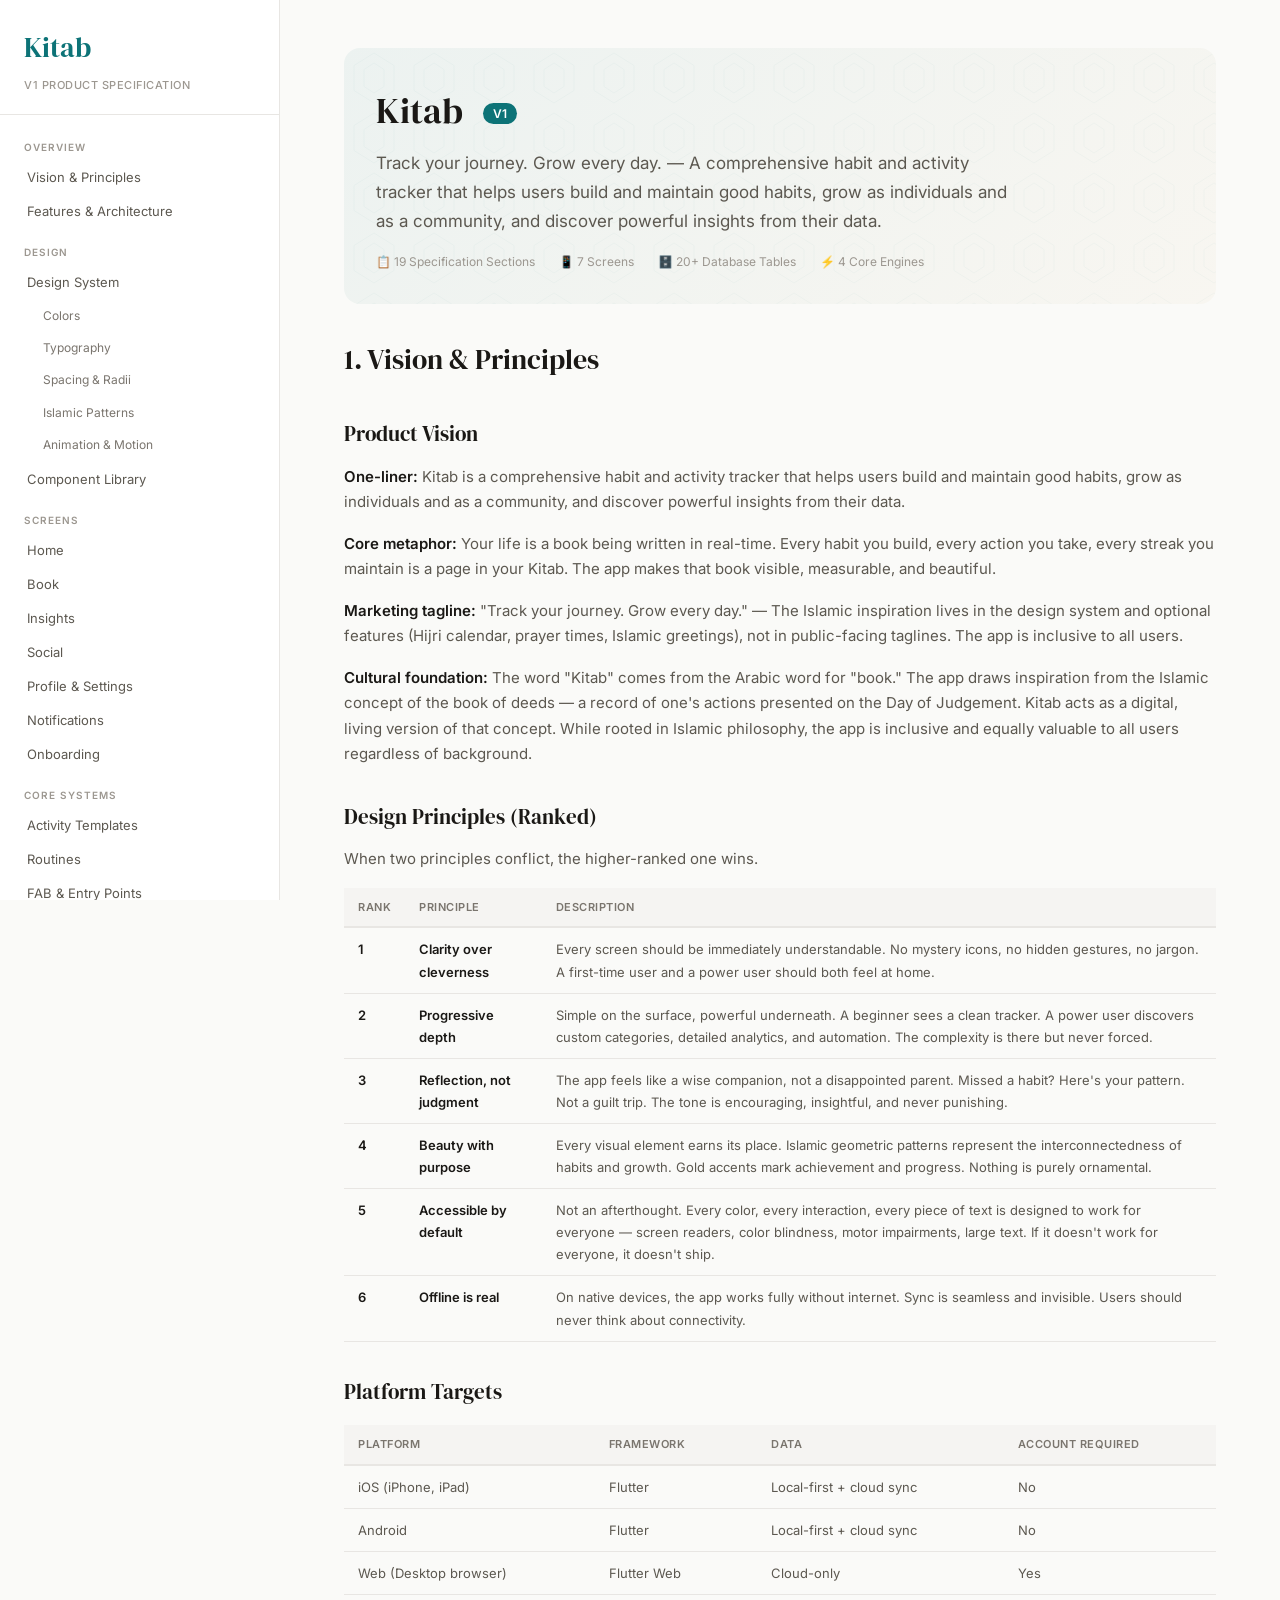
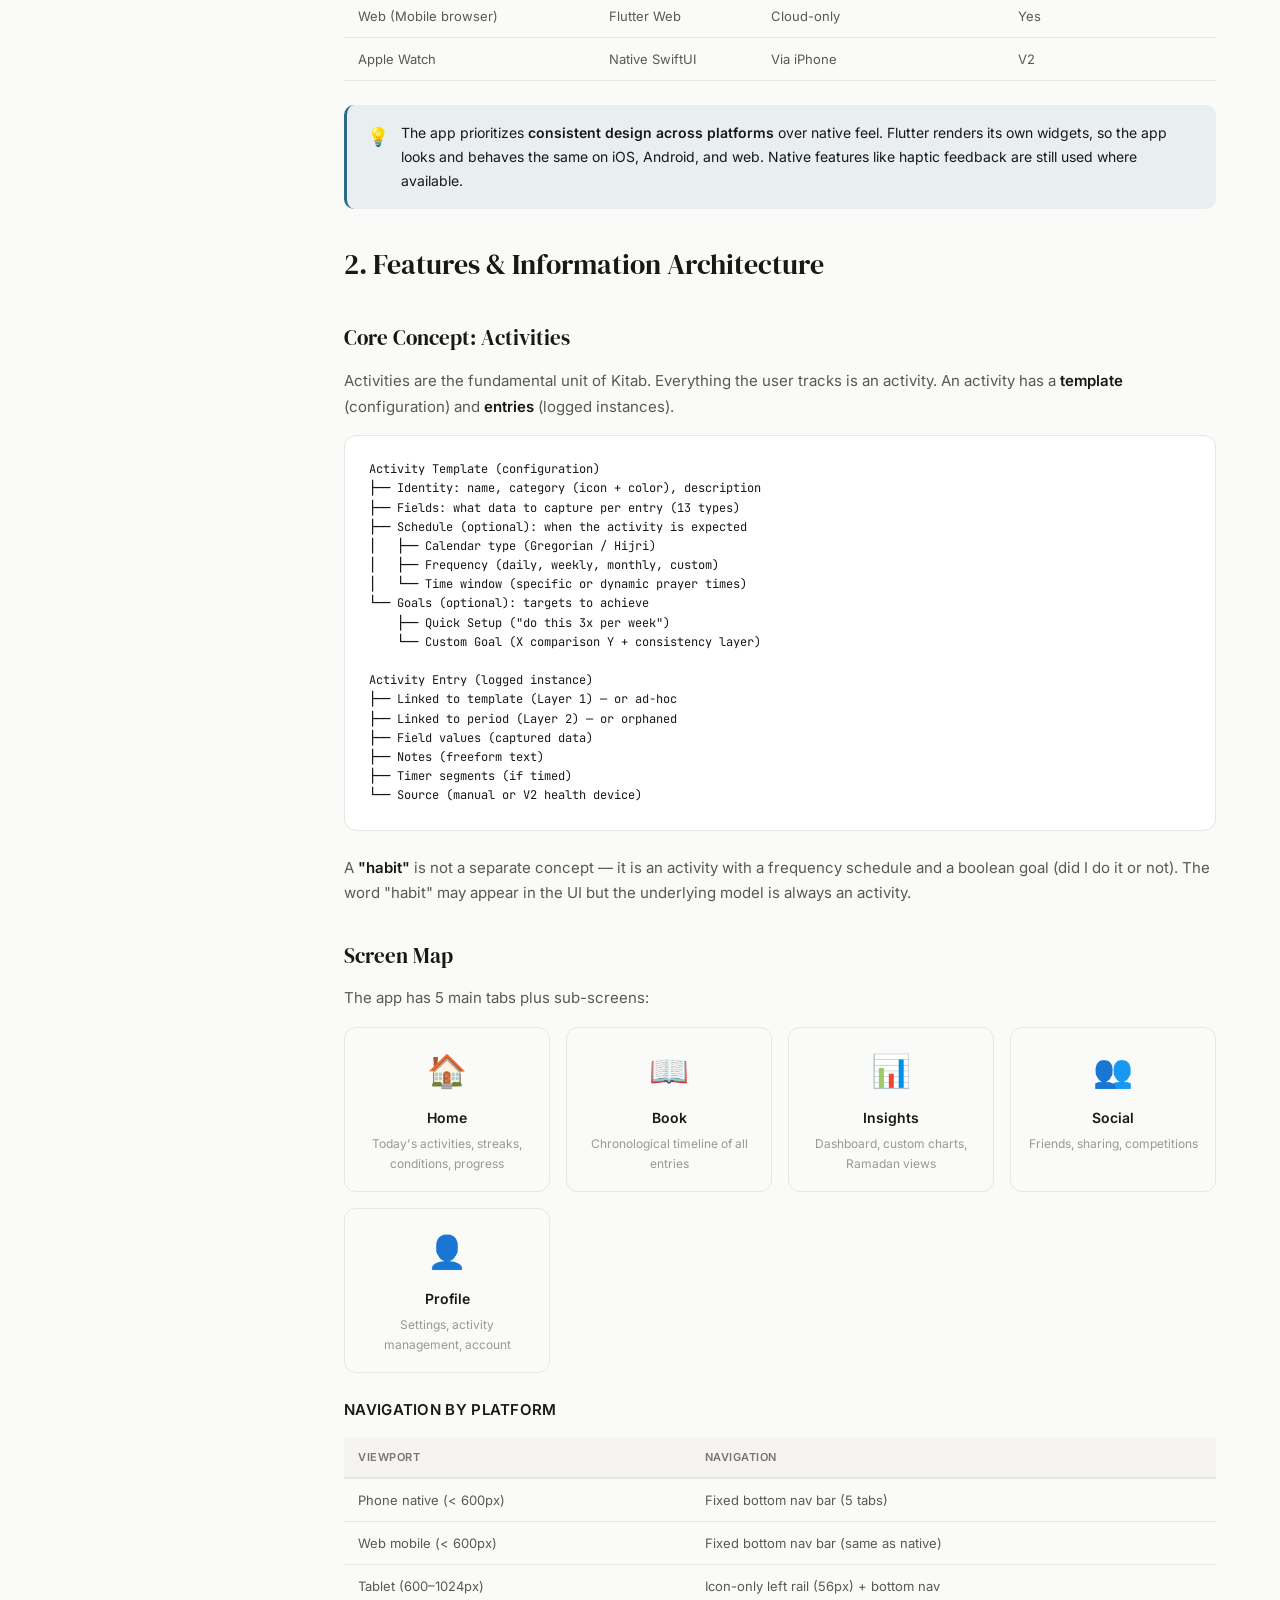
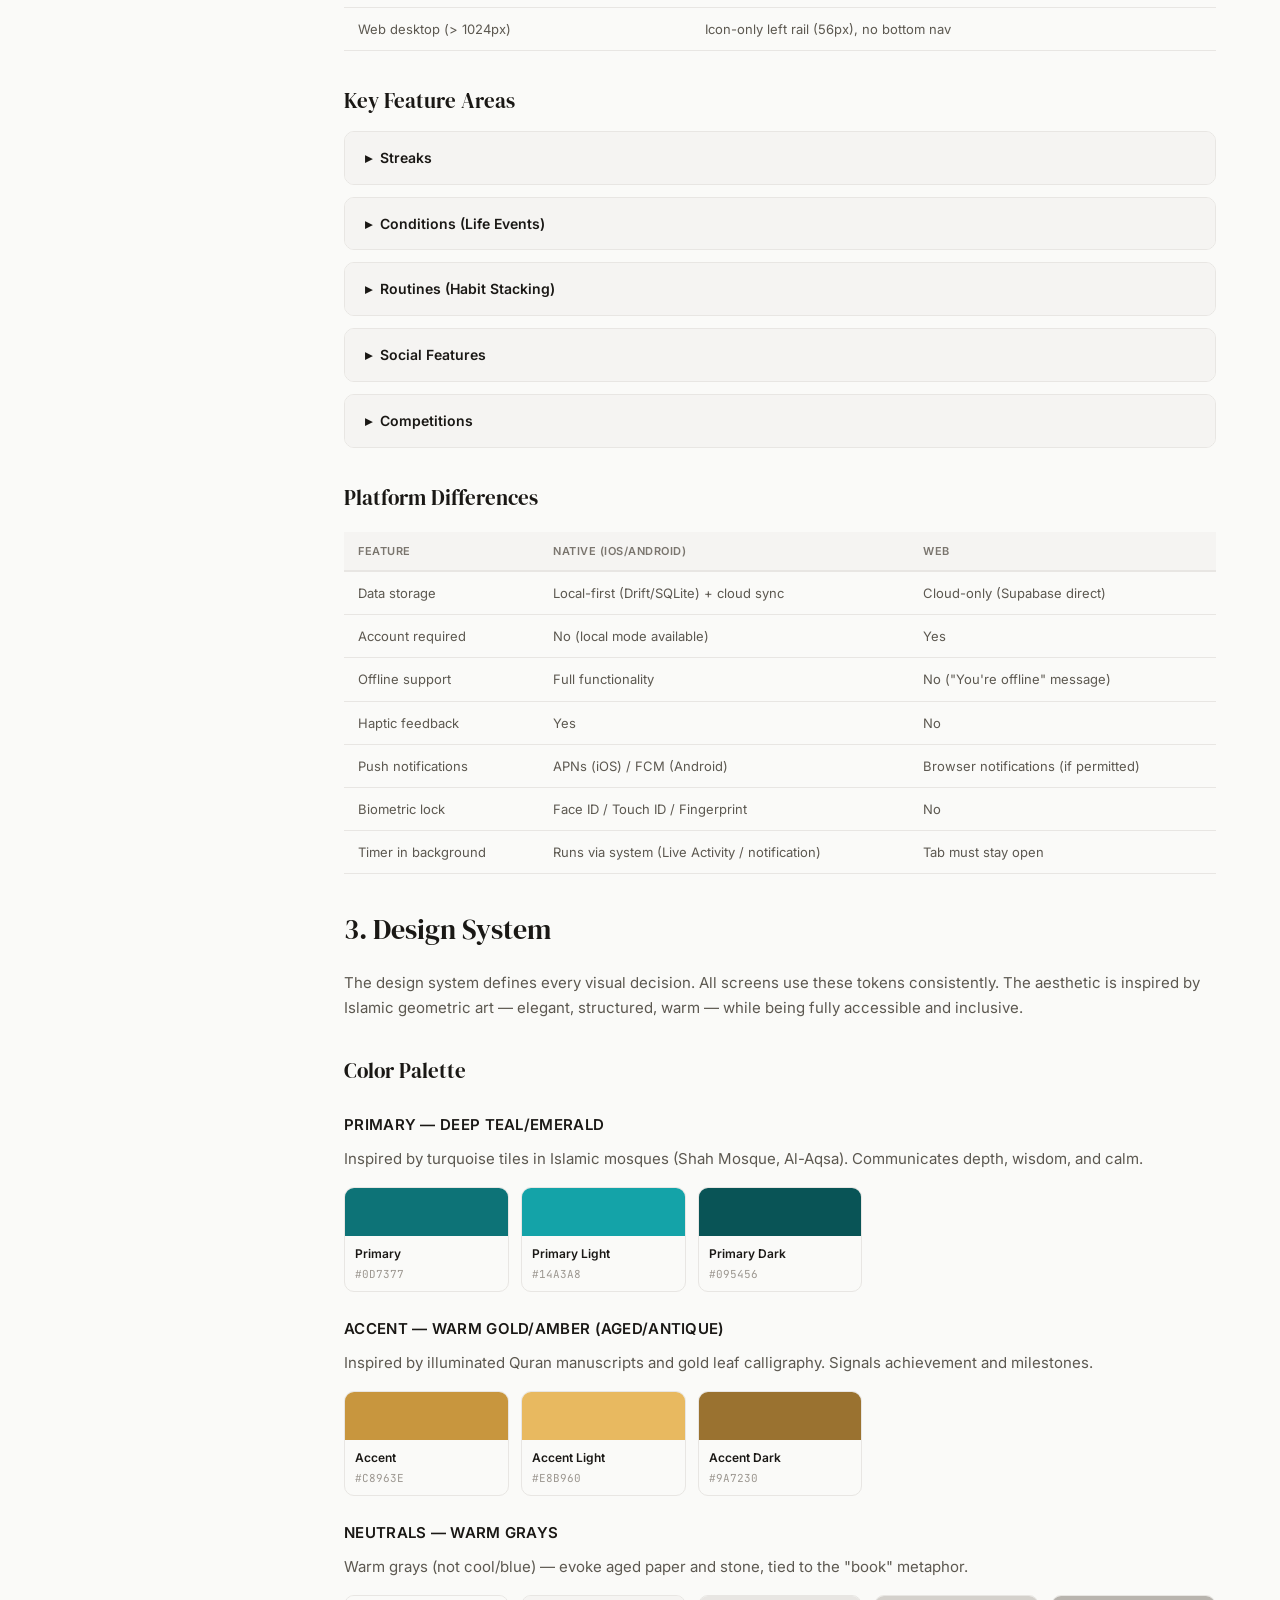
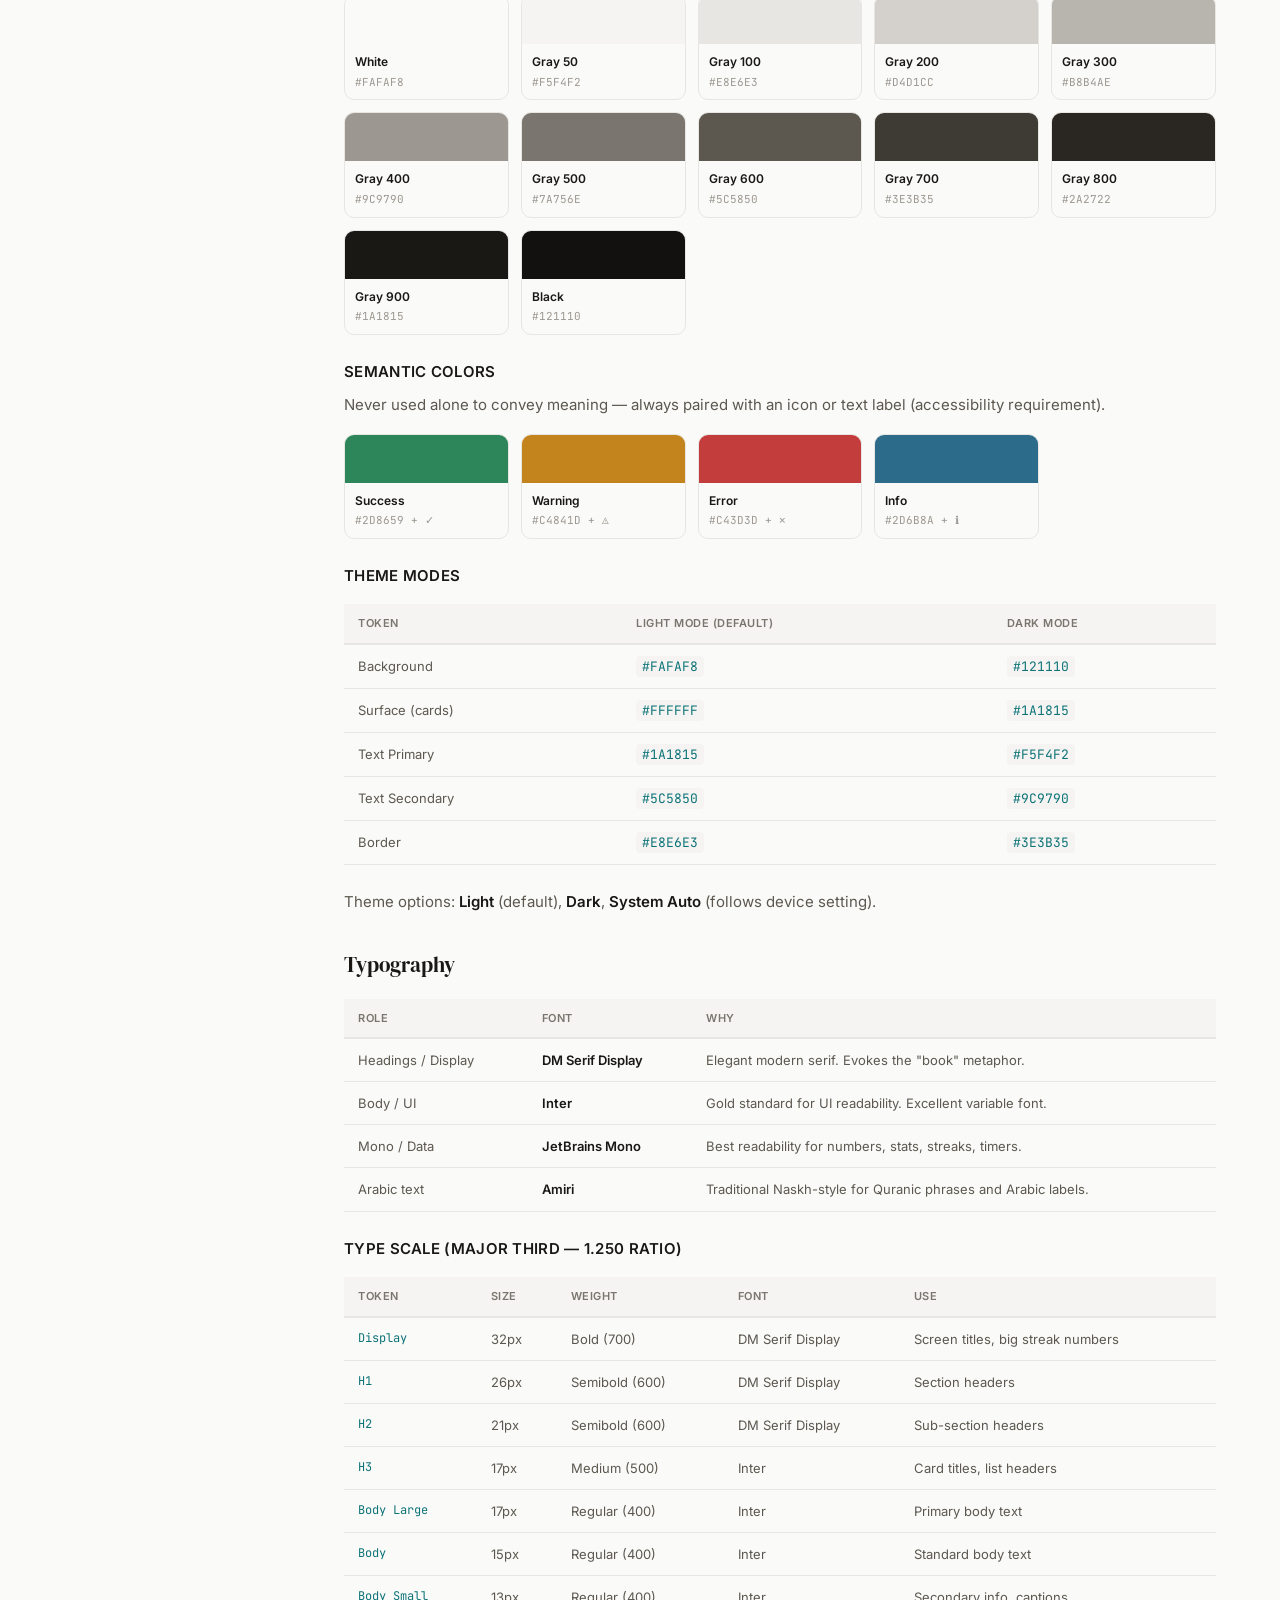
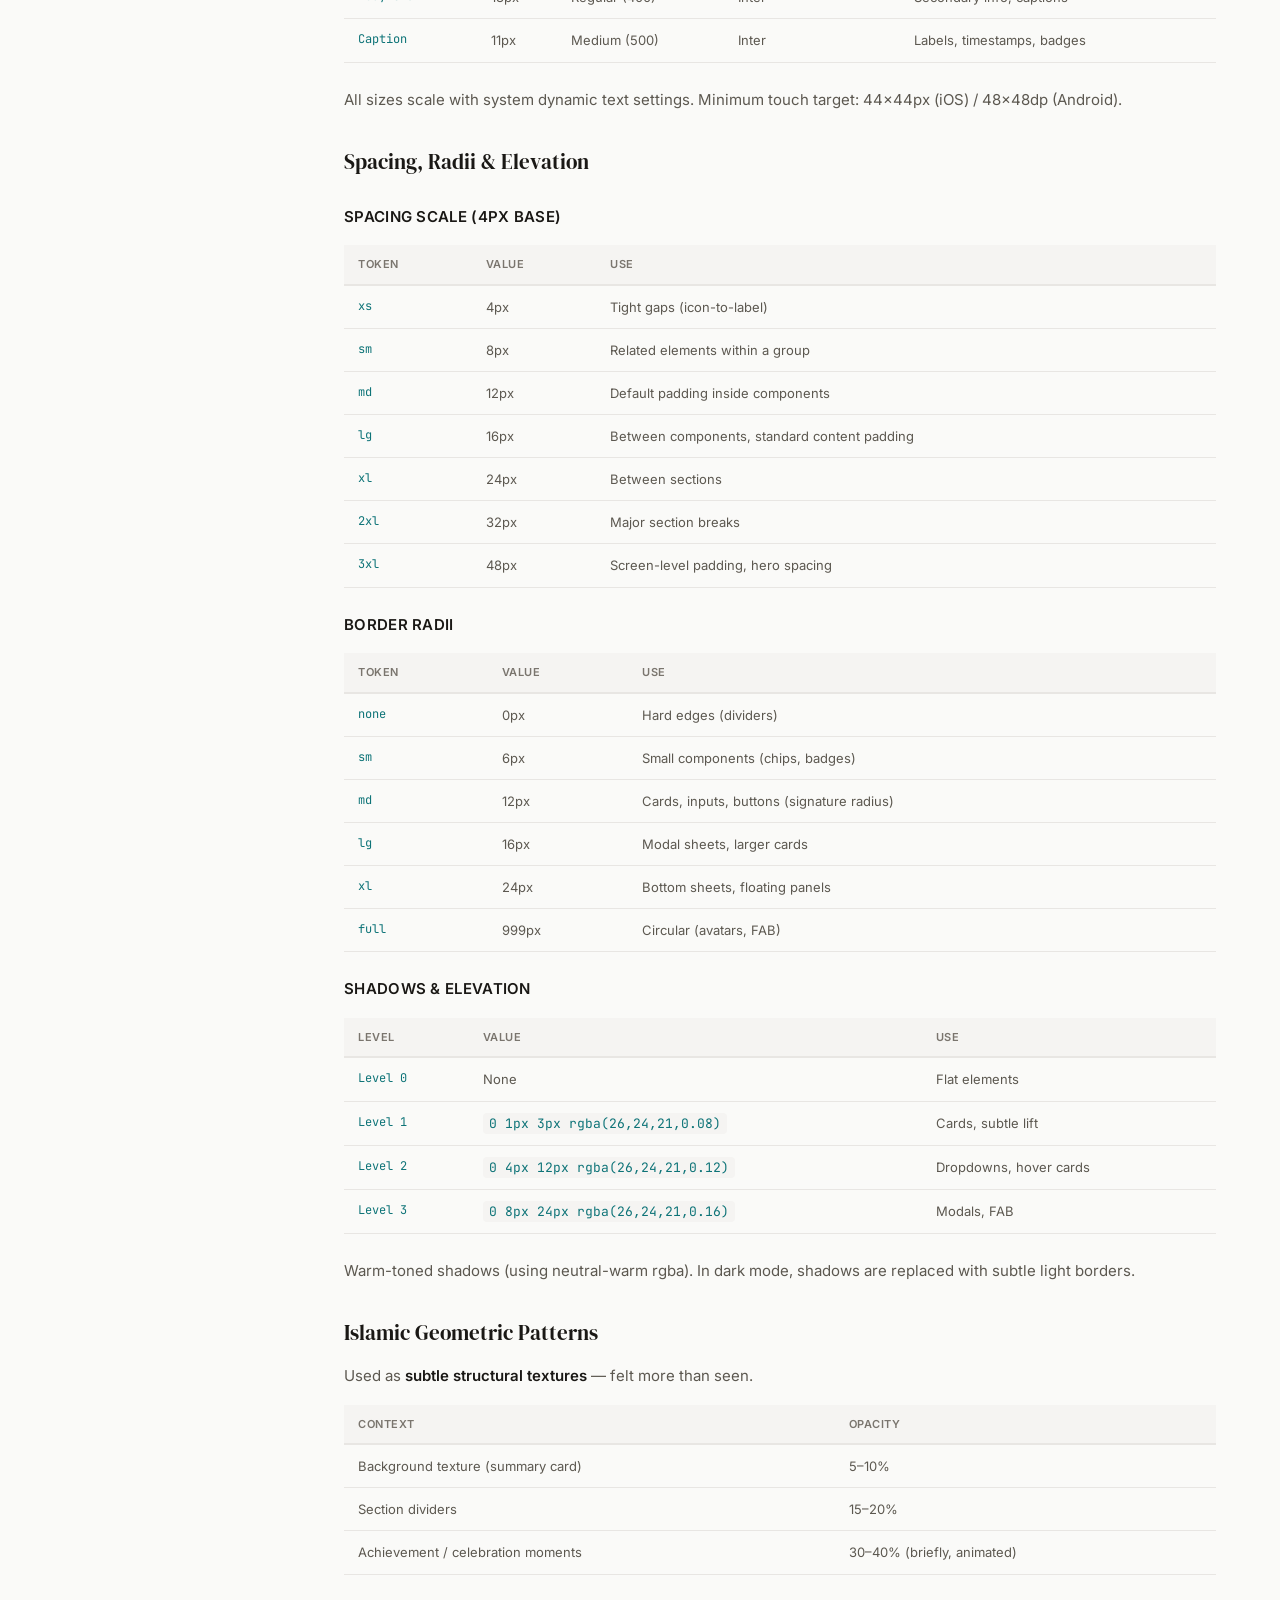
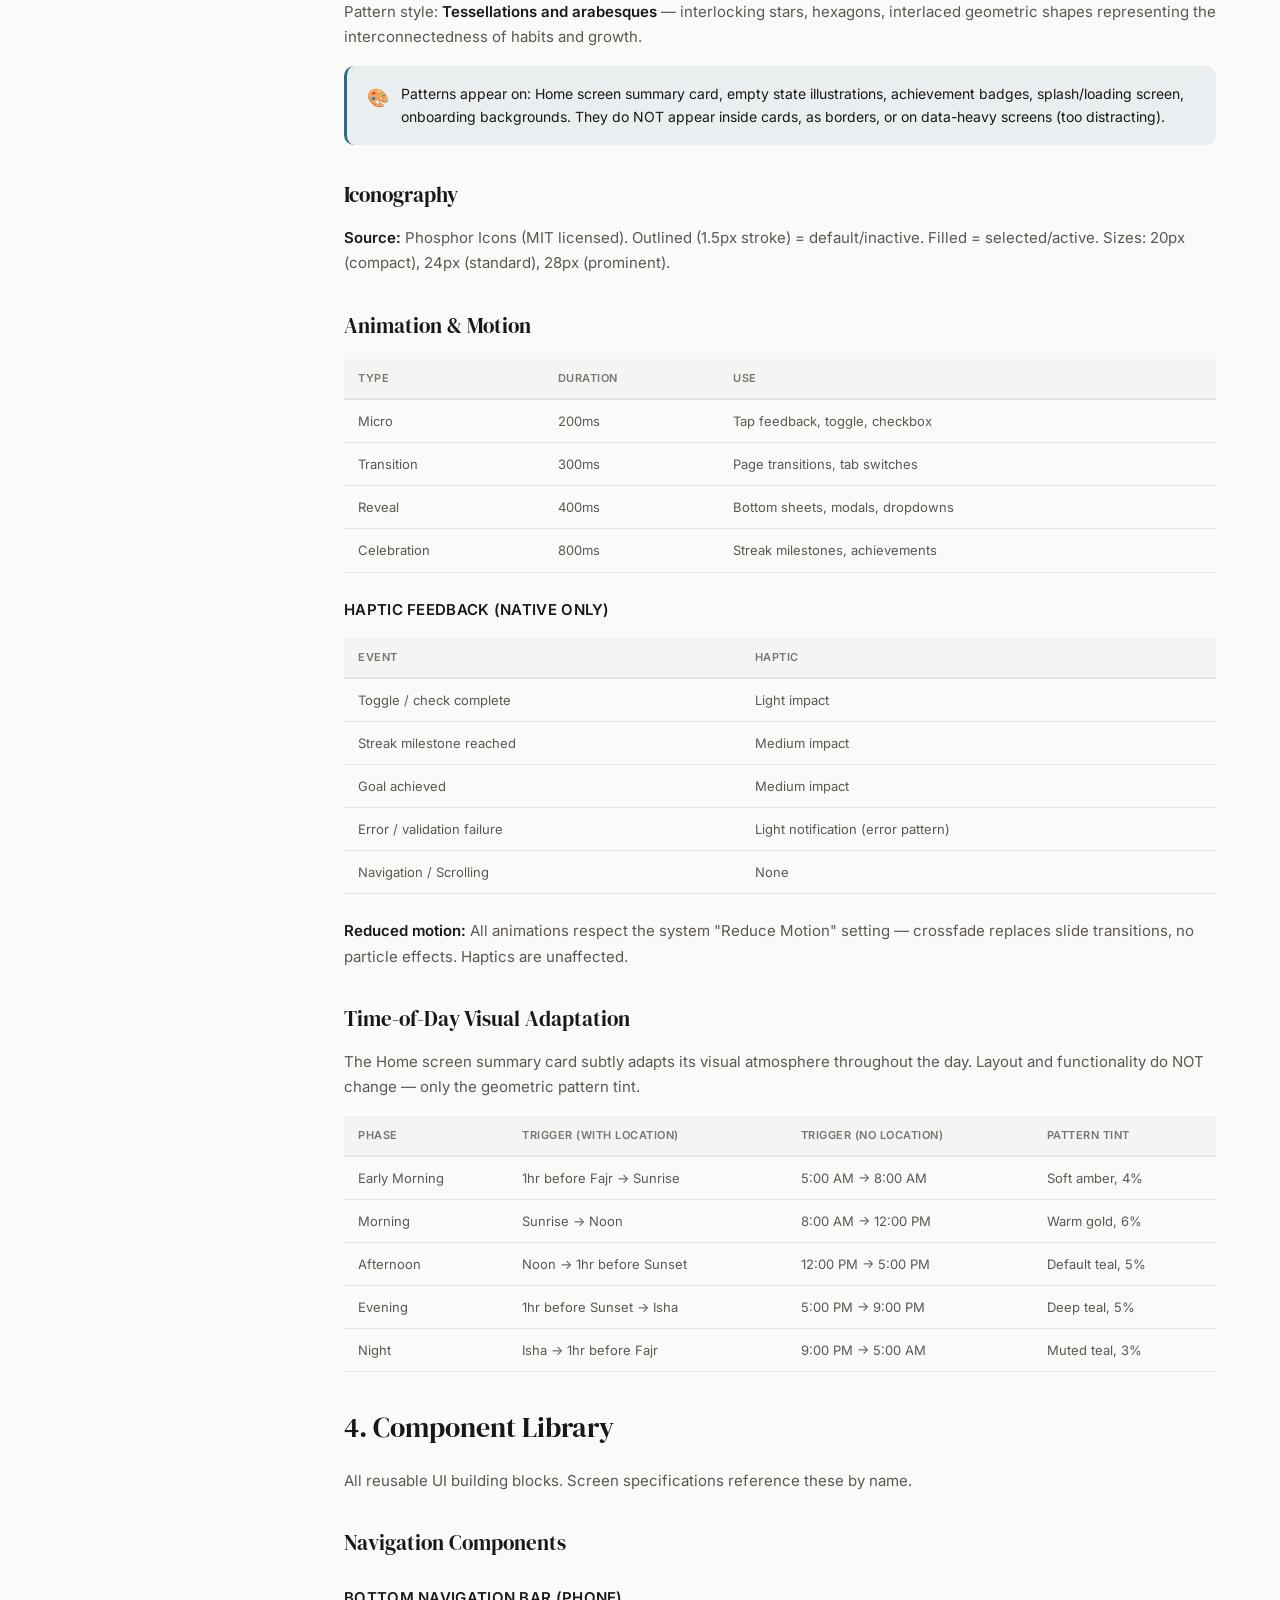
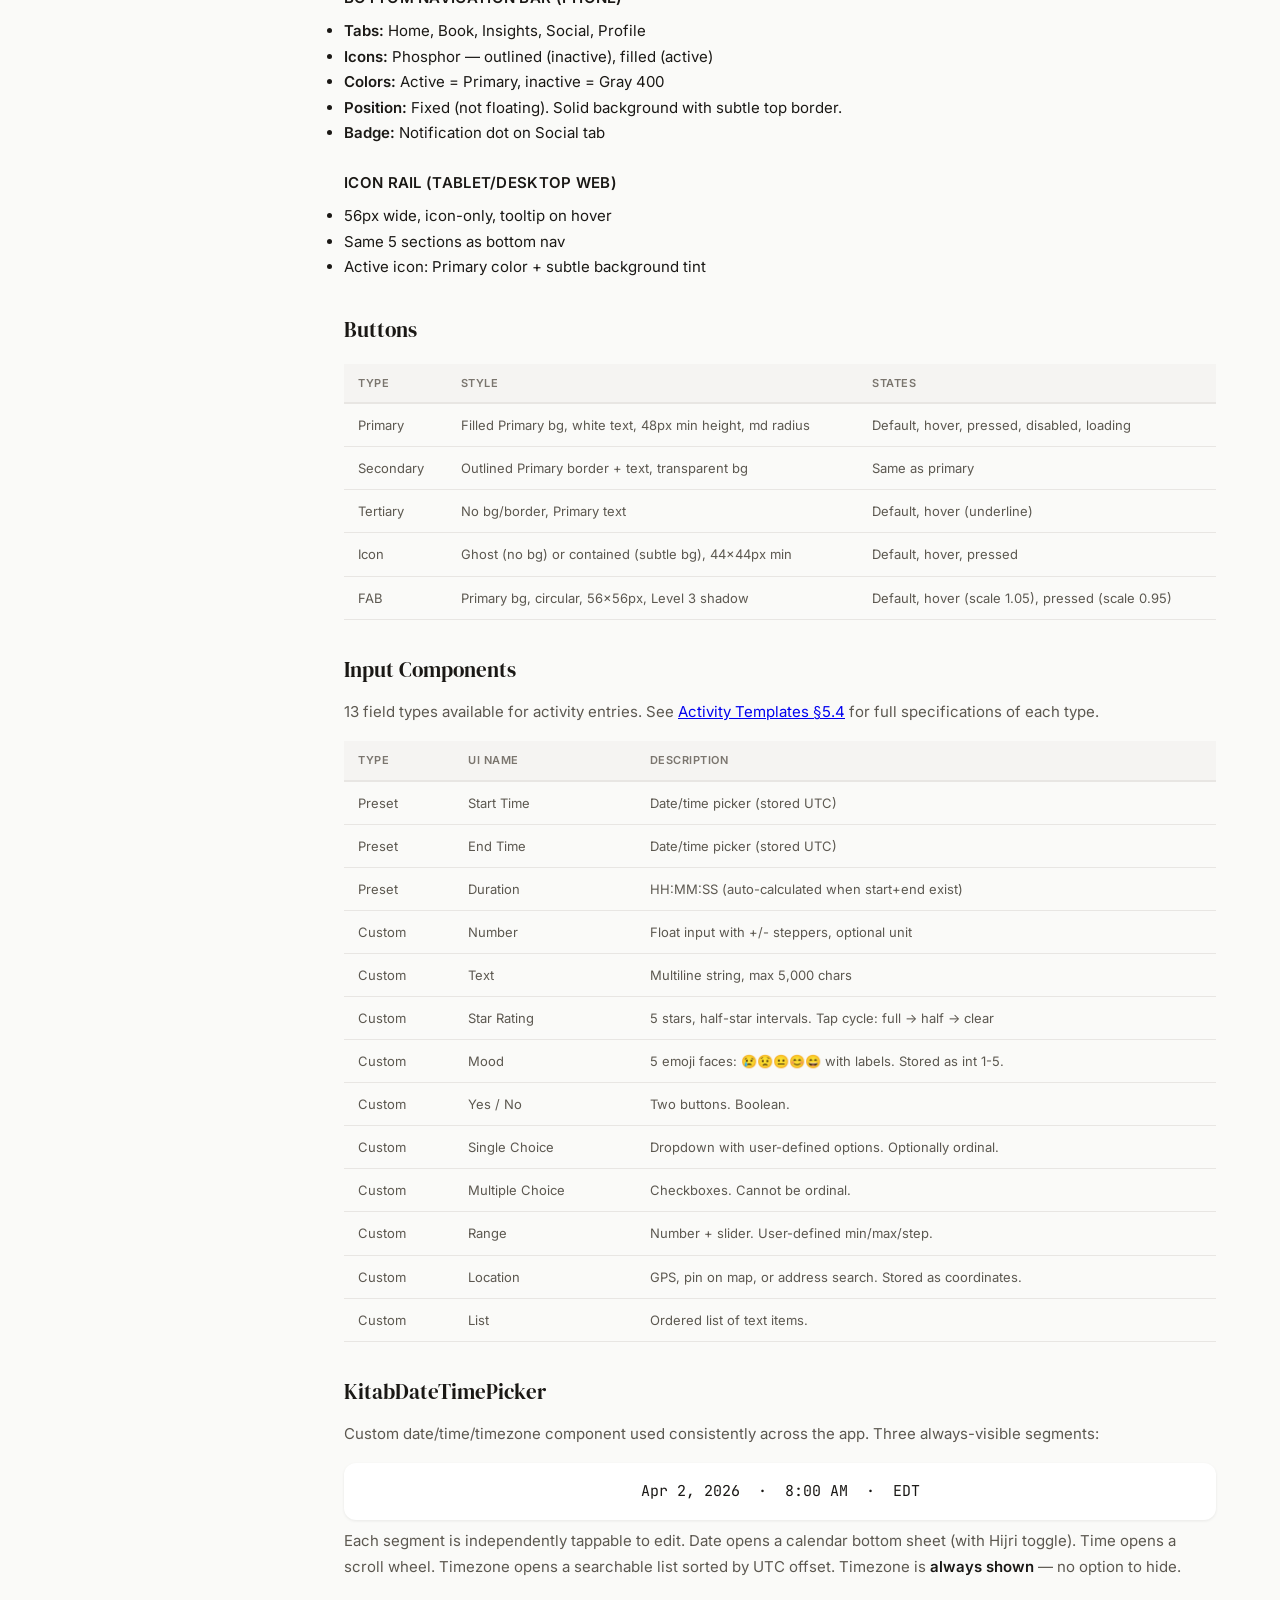
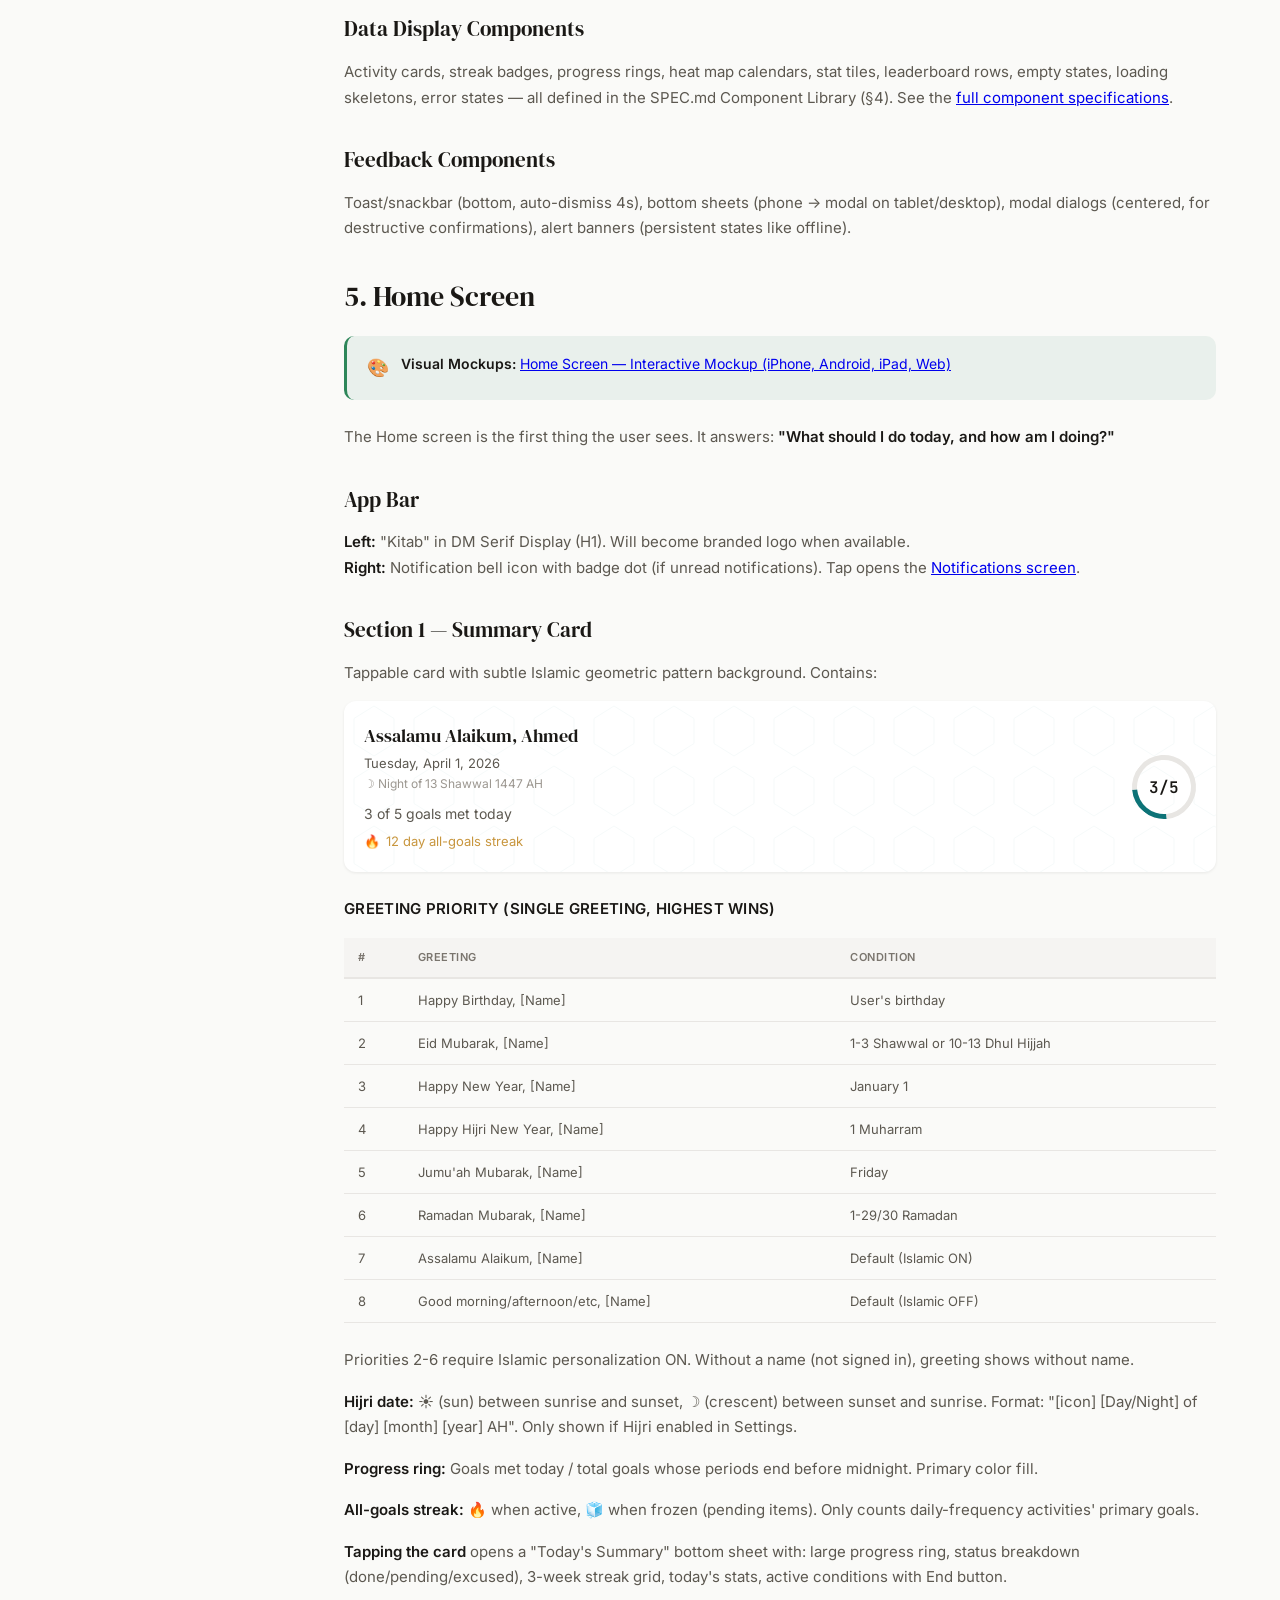
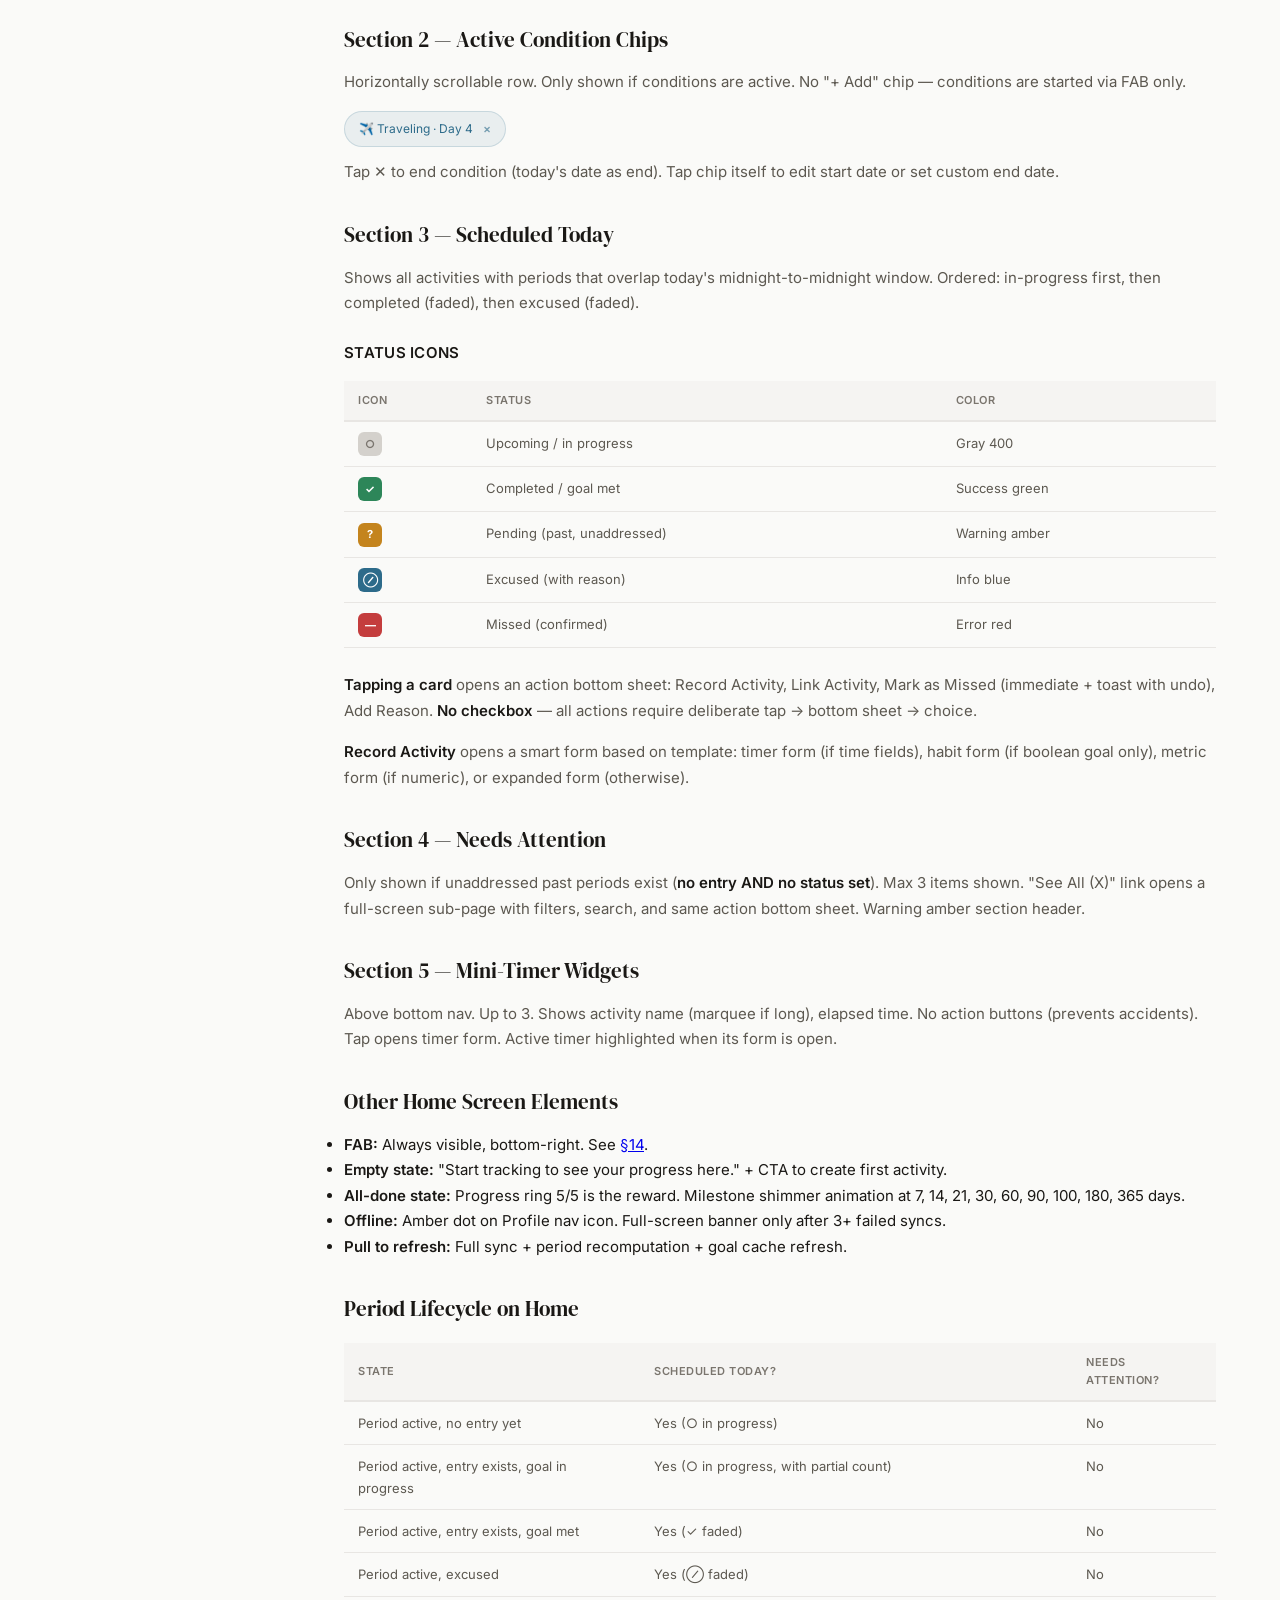
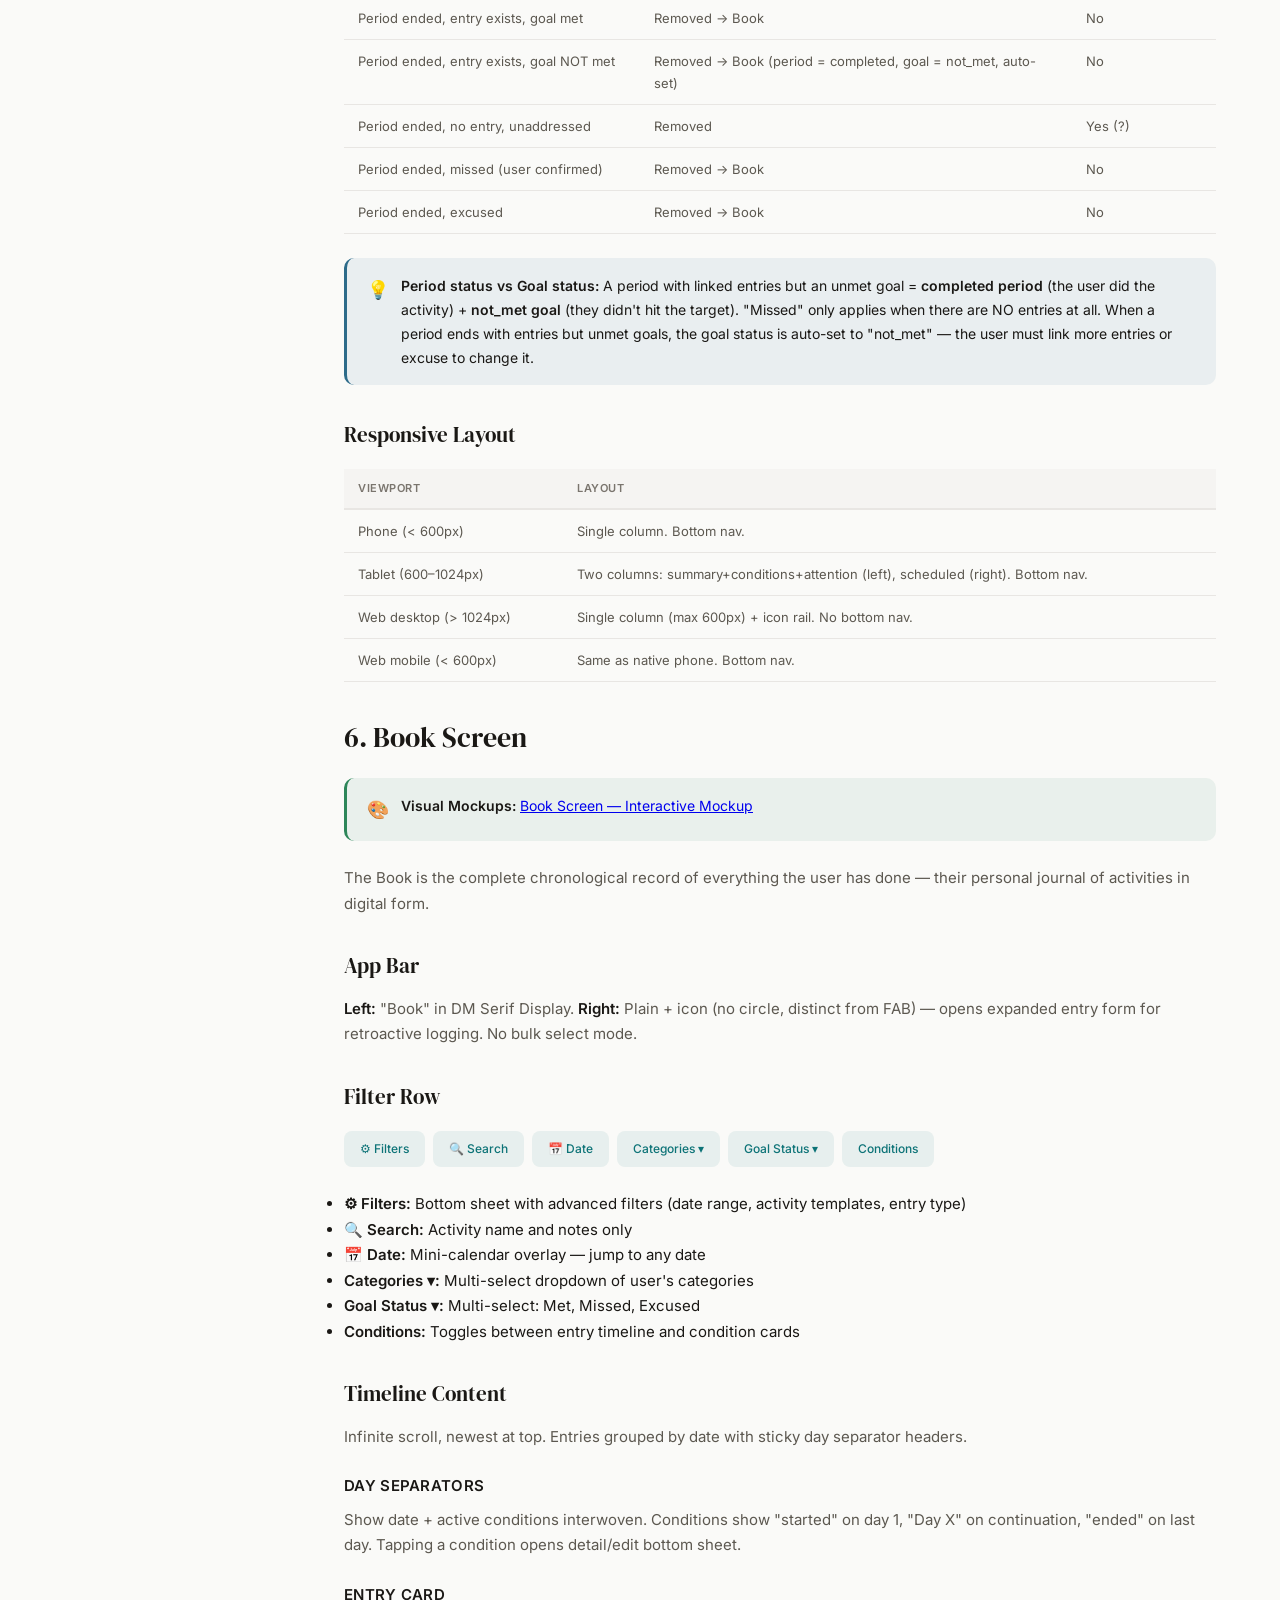
==== docs/spec.html @ a47b015b "Add spec web page, new mockups, and finalize spec updates Created docs/spec.html — comprehensive 31-" ====
<!DOCTYPE html>
<html lang="en">
<head>
<meta charset="UTF-8">
<meta name="viewport" content="width=device-width, initial-scale=1.0">
<title>Kitab — V1 Product Specification</title>
<link href="https://fonts.googleapis.com/css2?family=DM+Serif+Display&family=Inter:wght@400;500;600;700&family=JetBrains+Mono:wght@400;500&display=swap" rel="stylesheet">
<style>
/* ═══════════════════════════════════════════════
   KITAB V1 SPECIFICATION — DESIGN SYSTEM
   ═══════════════════════════════════════════════ */
:root {
  --primary: #0D7377;
  --primary-light: #14A3A8;
  --primary-dark: #095456;
  --accent: #C8963E;
  --accent-light: #E8B960;
  --bg: #FAFAF8;
  --surface: #FFFFFF;
  --tp: #1A1815;
  --ts: #5C5850;
  --g50: #F5F4F2;
  --g100: #E8E6E3;
  --g200: #D4D1CC;
  --g300: #B8B4AE;
  --g400: #9C9790;
  --g500: #7A756E;
  --g600: #5C5850;
  --g700: #3E3B35;
  --g800: #2A2722;
  --g900: #1A1815;
  --success: #2D8659;
  --warning: #C4841D;
  --error: #C43D3D;
  --info: #2D6B8A;
  --sidebar-w: 280px;
}

* { margin: 0; padding: 0; box-sizing: border-box; }

body {
  font-family: 'Inter', -apple-system, BlinkMacSystemFont, sans-serif;
  background: var(--bg);
  color: var(--tp);
  line-height: 1.7;
  font-size: 15px;
}

/* ═══ PROGRESS BAR ═══ */
.progress-bar {
  position: fixed; top: 0; left: 0; height: 3px;
  background: linear-gradient(90deg, var(--primary), var(--accent));
  z-index: 1000; transition: width 0.1s;
}

/* ═══ SIDEBAR NAV ═══ */
.sidebar {
  position: fixed; top: 0; left: 0; bottom: 0;
  width: var(--sidebar-w); background: var(--surface);
  border-right: 1px solid var(--g100);
  overflow-y: auto; z-index: 100;
  padding: 24px 0;
}
.sidebar::-webkit-scrollbar { width: 4px; }
.sidebar::-webkit-scrollbar-thumb { background: var(--g200); border-radius: 2px; }

.sidebar-brand {
  padding: 0 24px 20px;
  font-family: 'DM Serif Display', serif;
  font-size: 28px; color: var(--primary);
  border-bottom: 1px solid var(--g100);
  margin-bottom: 16px;
}
.sidebar-brand small {
  display: block; font-family: 'Inter', sans-serif;
  font-size: 11px; color: var(--g400);
  font-weight: 500; letter-spacing: 0.5px;
  text-transform: uppercase; margin-top: 4px;
}

.nav-section {
  padding: 8px 24px 4px;
  font-size: 10px; font-weight: 600;
  text-transform: uppercase; letter-spacing: 1px;
  color: var(--g400); margin-top: 8px;
}

.nav-link {
  display: block; padding: 6px 24px; font-size: 13px;
  color: var(--ts); text-decoration: none;
  transition: all 0.15s; border-left: 3px solid transparent;
}
.nav-link:hover { background: var(--g50); color: var(--tp); }
.nav-link.active { color: var(--primary); border-left-color: var(--primary); background: rgba(13,115,119,0.04); font-weight: 600; }
.nav-link.sub { padding-left: 40px; font-size: 12px; color: var(--g500); }
.nav-link.sub:hover { color: var(--tp); }

/* ═══ MAIN CONTENT ═══ */
.main {
  margin-left: var(--sidebar-w);
  padding: 48px 64px 120px;
  max-width: calc(var(--sidebar-w) + 960px);
}

/* ═══ TYPOGRAPHY ═══ */
h1 {
  font-family: 'DM Serif Display', serif;
  font-size: 36px; font-weight: 400;
  color: var(--tp); margin-bottom: 8px;
  padding-bottom: 16px; border-bottom: 2px solid var(--g100);
}
h1 .version {
  font-family: 'Inter', sans-serif;
  font-size: 12px; font-weight: 600;
  background: var(--primary); color: white;
  padding: 3px 10px; border-radius: 12px;
  vertical-align: middle; margin-left: 12px;
}
h2 {
  font-family: 'DM Serif Display', serif;
  font-size: 28px; font-weight: 400;
  color: var(--tp); margin: 48px 0 16px;
  padding-top: 32px; border-top: 1px solid var(--g100);
}
h2:first-of-type { border-top: none; padding-top: 0; margin-top: 32px; }
h3 {
  font-family: 'DM Serif Display', serif;
  font-size: 21px; font-weight: 400;
  color: var(--tp); margin: 32px 0 12px;
}
h4 {
  font-size: 15px; font-weight: 600;
  color: var(--tp); margin: 24px 0 8px;
  text-transform: uppercase; letter-spacing: 0.3px;
}
p { margin-bottom: 16px; color: var(--ts); }
strong { color: var(--tp); font-weight: 600; }

/* ═══ INTRO/HERO ═══ */
.hero {
  background: linear-gradient(135deg, rgba(13,115,119,0.06), rgba(200,150,62,0.04));
  border-radius: 16px; padding: 32px;
  margin-bottom: 32px; position: relative; overflow: hidden;
}
.hero::before {
  content: ''; position: absolute; top: 0; left: 0; right: 0; bottom: 0;
  opacity: 0.04; pointer-events: none;
  background-image: url("data:image/svg+xml,%3Csvg width='60' height='60' viewBox='0 0 60 60' xmlns='http://www.w3.org/2000/svg'%3E%3Cg fill='none' stroke='%230D7377' stroke-width='0.8'%3E%3Cpolygon points='30,5 50,17.5 50,42.5 30,55 10,42.5 10,17.5'/%3E%3Cpolygon points='30,15 40,21.5 40,38.5 30,45 20,38.5 20,21.5'/%3E%3C/g%3E%3C/svg%3E");
  background-size: 60px 60px;
}
.hero-content { position: relative; z-index: 1; }
.hero h1 { border-bottom: none; padding-bottom: 0; }
.hero p { font-size: 17px; color: var(--ts); max-width: 640px; }
.hero-meta {
  display: flex; gap: 24px; margin-top: 16px;
  font-size: 12px; color: var(--g400);
}
.hero-meta span { display: flex; align-items: center; gap: 6px; }

/* ═══ TABLES ═══ */
table {
  width: 100%; border-collapse: collapse;
  margin: 16px 0 24px; font-size: 13px;
}
th {
  text-align: left; padding: 10px 14px;
  background: var(--g50); border-bottom: 2px solid var(--g100);
  font-weight: 600; font-size: 11px;
  text-transform: uppercase; letter-spacing: 0.5px;
  color: var(--g500);
}
td {
  padding: 10px 14px; border-bottom: 1px solid var(--g100);
  color: var(--ts); vertical-align: top;
}
tr:hover td { background: rgba(13,115,119,0.02); }

/* ═══ CODE BLOCKS ═══ */
pre {
  background: var(--g900); color: #E8E6E3;
  padding: 20px 24px; border-radius: 12px;
  overflow-x: auto; margin: 16px 0 24px;
  font-family: 'JetBrains Mono', monospace;
  font-size: 13px; line-height: 1.6;
}
code {
  font-family: 'JetBrains Mono', monospace;
  background: var(--g50); padding: 2px 6px;
  border-radius: 4px; font-size: 13px; color: var(--primary);
}
pre code { background: none; padding: 0; color: inherit; }

/* ═══ COLOR SWATCHES ═══ */
.color-grid { display: grid; grid-template-columns: repeat(auto-fill, minmax(140px, 1fr)); gap: 12px; margin: 16px 0 24px; }
.color-swatch {
  border-radius: 10px; overflow: hidden;
  border: 1px solid var(--g100);
}
.color-swatch .swatch-color { height: 48px; }
.color-swatch .swatch-info { padding: 8px 10px; }
.color-swatch .swatch-name { font-size: 12px; font-weight: 600; color: var(--tp); }
.color-swatch .swatch-hex { font-size: 11px; font-family: 'JetBrains Mono', monospace; color: var(--g400); }

/* ═══ DESIGN TOKENS ═══ */
.token-table td:first-child {
  font-family: 'JetBrains Mono', monospace;
  font-size: 12px; color: var(--primary);
  white-space: nowrap;
}

/* ═══ PHONE MOCKUP ═══ */
.phone-frame {
  background: #111; border-radius: 44px;
  padding: 10px; display: inline-block;
  box-shadow: 0 16px 60px rgba(0,0,0,0.2);
}
.phone-screen {
  width: 320px; border-radius: 36px;
  overflow: hidden; background: var(--bg);
}
.mockup-row {
  display: flex; gap: 32px; justify-content: center;
  flex-wrap: wrap; margin: 24px 0;
}
.mockup-label {
  text-align: center; font-size: 11px; font-weight: 600;
  text-transform: uppercase; letter-spacing: 1px;
  color: var(--g400); margin-bottom: 12px;
}

/* ═══ DIAGRAMS ═══ */
.diagram {
  background: var(--surface); border: 1px solid var(--g100);
  border-radius: 12px; padding: 24px; margin: 16px 0 24px;
  overflow-x: auto;
}
.diagram pre {
  background: transparent; color: var(--tp);
  padding: 0; margin: 0; font-size: 12px;
}

/* ═══ CALLOUTS ═══ */
.callout {
  padding: 16px 20px; border-radius: 10px;
  margin: 16px 0 24px; font-size: 14px;
  display: flex; gap: 12px; align-items: flex-start;
}
.callout-icon { font-size: 18px; flex-shrink: 0; margin-top: 1px; }
.callout-info { background: rgba(45,107,138,0.08); border-left: 3px solid var(--info); }
.callout-warning { background: rgba(196,132,29,0.08); border-left: 3px solid var(--warning); }
.callout-success { background: rgba(45,134,89,0.08); border-left: 3px solid var(--success); }
.callout-error { background: rgba(196,61,61,0.08); border-left: 3px solid var(--error); }

/* ═══ BADGES ═══ */
.badge {
  display: inline-flex; padding: 3px 10px;
  border-radius: 12px; font-size: 11px; font-weight: 600;
}
.badge-primary { background: rgba(13,115,119,0.1); color: var(--primary); }
.badge-accent { background: rgba(200,150,62,0.1); color: var(--accent); }
.badge-v2 { background: rgba(156,151,144,0.15); color: var(--g500); }

/* ═══ COLLAPSIBLE ═══ */
details {
  border: 1px solid var(--g100); border-radius: 10px;
  margin: 12px 0; overflow: hidden;
}
summary {
  padding: 14px 20px; cursor: pointer;
  font-weight: 600; font-size: 14px;
  background: var(--g50); color: var(--tp);
  list-style: none; display: flex;
  align-items: center; gap: 8px;
}
summary::before { content: '▸'; transition: transform 0.2s; }
details[open] summary::before { transform: rotate(90deg); }
details > div { padding: 16px 20px; }

/* ═══ FLOW DIAGRAMS ═══ */
.flow {
  display: flex; align-items: center; gap: 8px;
  flex-wrap: wrap; margin: 16px 0 24px;
}
.flow-step {
  padding: 8px 16px; border-radius: 8px;
  font-size: 12px; font-weight: 500;
  background: rgba(13,115,119,0.08); color: var(--primary);
  white-space: nowrap;
}
.flow-arrow { color: var(--g300); font-size: 16px; }

/* ═══ SCREEN CARDS ═══ */
.screen-grid {
  display: grid; grid-template-columns: repeat(auto-fill, minmax(200px, 1fr));
  gap: 16px; margin: 16px 0 24px;
}
.screen-card {
  border: 1px solid var(--g100); border-radius: 12px;
  padding: 16px; text-align: center; transition: all 0.2s;
}
.screen-card:hover { border-color: var(--primary); box-shadow: 0 4px 12px rgba(13,115,119,0.08); }
.screen-card-icon { font-size: 32px; margin-bottom: 8px; }
.screen-card-name { font-size: 14px; font-weight: 600; color: var(--tp); }
.screen-card-desc { font-size: 12px; color: var(--g400); margin-top: 4px; }

/* ═══ BACK TO TOP ═══ */
.back-to-top {
  position: fixed; bottom: 32px; right: 32px;
  width: 44px; height: 44px; border-radius: 50%;
  background: var(--primary); color: white;
  border: none; cursor: pointer; font-size: 20px;
  display: none; align-items: center; justify-content: center;
  box-shadow: 0 4px 12px rgba(13,115,119,0.3);
  z-index: 100; transition: opacity 0.2s;
}
.back-to-top.visible { display: flex; }

/* ═══ SPEC SECTION ═══ */
.spec-section { scroll-margin-top: 24px; }

/* ═══ INLINE MOCKUP COMPONENTS ═══ */
.mock-card {
  background: var(--surface); border-radius: 12px;
  padding: 16px; box-shadow: 0 1px 3px rgba(26,24,21,0.08);
  margin: 8px 0;
}
.mock-status { width: 24px; height: 24px; border-radius: 6px; display: inline-flex; align-items: center; justify-content: center; font-size: 11px; font-weight: 700; }
.mock-done { background: var(--success); color: white; }
.mock-prog { background: var(--g200); color: var(--g500); }
.mock-pend { background: var(--warning); color: white; }
.mock-exc { background: var(--info); color: white; }
.mock-miss { background: var(--error); color: white; }

/* ═══ RESPONSIVE ═══ */
@media (max-width: 1024px) {
  .sidebar { width: 240px; }
  .main { margin-left: 240px; padding: 32px 40px 120px; }
  :root { --sidebar-w: 240px; }
}
@media (max-width: 768px) {
  .sidebar { display: none; }
  .main { margin-left: 0; padding: 24px 20px 120px; }
}
</style>
</head>
<body>

<!-- Progress Bar -->
<div class="progress-bar" id="progressBar" style="width: 0%"></div>

<!-- ═══════════════════════════════════════════════
     SIDEBAR NAVIGATION
     ═══════════════════════════════════════════════ -->
<nav class="sidebar" id="sidebar">
  <div class="sidebar-brand">
    Kitab
    <small>V1 Product Specification</small>
  </div>

  <div class="nav-section">Overview</div>
  <a class="nav-link" href="#vision">Vision & Principles</a>
  <a class="nav-link" href="#features">Features & Architecture</a>

  <div class="nav-section">Design</div>
  <a class="nav-link" href="#design-system">Design System</a>
  <a class="nav-link sub" href="#colors">Colors</a>
  <a class="nav-link sub" href="#typography">Typography</a>
  <a class="nav-link sub" href="#spacing">Spacing & Radii</a>
  <a class="nav-link sub" href="#patterns">Islamic Patterns</a>
  <a class="nav-link sub" href="#animation">Animation & Motion</a>
  <a class="nav-link" href="#components">Component Library</a>

  <div class="nav-section">Screens</div>
  <a class="nav-link" href="#screen-home">Home</a>
  <a class="nav-link" href="#screen-book">Book</a>
  <a class="nav-link" href="#screen-insights">Insights</a>
  <a class="nav-link" href="#screen-social">Social</a>
  <a class="nav-link" href="#screen-profile">Profile & Settings</a>
  <a class="nav-link" href="#screen-notifications">Notifications</a>
  <a class="nav-link" href="#screen-onboarding">Onboarding</a>

  <div class="nav-section">Core Systems</div>
  <a class="nav-link" href="#templates">Activity Templates</a>
  <a class="nav-link" href="#routines">Routines</a>
  <a class="nav-link" href="#fab">FAB & Entry Points</a>
  <a class="nav-link" href="#entry-form">Entry Form</a>

  <div class="nav-section">Engines</div>
  <a class="nav-link" href="#period-engine">Period Engine</a>
  <a class="nav-link" href="#goal-engine">Goal Engine</a>
  <a class="nav-link" href="#linkage-engine">Linkage Engine</a>
  <a class="nav-link" href="#sync-engine">Sync Engine</a>
  <a class="nav-link" href="#streak-engine">Streaks & Lifecycle</a>

  <div class="nav-section">Data & Auth</div>
  <a class="nav-link" href="#database">Database Schema</a>
  <a class="nav-link" href="#auth">Authentication</a>
  <a class="nav-link" href="#sync-conflicts">Sync Conflicts</a>

  <div class="nav-section">Technical</div>
  <a class="nav-link" href="#flutter-arch">Flutter Architecture</a>
  <a class="nav-link" href="#security">Security & Privacy</a>
  <a class="nav-link" href="#apis">APIs & Services</a>
  <a class="nav-link" href="#implementation">Implementation Details</a>

  <div class="nav-section">Compliance</div>
  <a class="nav-link" href="#legal">Legal & Compliance</a>
  <a class="nav-link" href="#analytics">Analytics & Monitoring</a>

  <div class="nav-section">Roadmap</div>
  <a class="nav-link" href="#v2">V2 Roadmap</a>
  <a class="nav-link" href="#dependencies">Dependencies</a>
</nav>

<!-- ═══════════════════════════════════════════════
     MAIN CONTENT
     ═══════════════════════════════════════════════ -->
<main class="main">

  <!-- ═══ HERO ═══ -->
  <div class="hero">
    <div class="hero-content">
      <h1>Kitab <span class="version">V1</span></h1>
      <p>Track your journey. Grow every day. — A comprehensive habit and activity tracker that helps users build and maintain good habits, grow as individuals and as a community, and discover powerful insights from their data.</p>
      <div class="hero-meta">
        <span>📋 19 Specification Sections</span>
        <span>📱 7 Screens</span>
        <span>🗄️ 20+ Database Tables</span>
        <span>⚡ 4 Core Engines</span>
      </div>
    </div>
  </div>

  <!-- ═══════════════════════════════════════════════
       SECTION: VISION & PRINCIPLES
       ═══════════════════════════════════════════════ -->
  <section id="vision" class="spec-section">
    <h2>1. Vision & Principles</h2>

    <h3>Product Vision</h3>

    <p><strong>One-liner:</strong> Kitab is a comprehensive habit and activity tracker that helps users build and maintain good habits, grow as individuals and as a community, and discover powerful insights from their data.</p>

    <p><strong>Core metaphor:</strong> Your life is a book being written in real-time. Every habit you build, every action you take, every streak you maintain is a page in your Kitab. The app makes that book visible, measurable, and beautiful.</p>

    <p><strong>Marketing tagline:</strong> "Track your journey. Grow every day." — The Islamic inspiration lives in the design system and optional features (Hijri calendar, prayer times, Islamic greetings), not in public-facing taglines. The app is inclusive to all users.</p>

    <p><strong>Cultural foundation:</strong> The word "Kitab" comes from the Arabic word for "book." The app draws inspiration from the Islamic concept of the book of deeds — a record of one's actions presented on the Day of Judgement. Kitab acts as a digital, living version of that concept. While rooted in Islamic philosophy, the app is inclusive and equally valuable to all users regardless of background.</p>

    <h3>Design Principles (Ranked)</h3>
    <p>When two principles conflict, the higher-ranked one wins.</p>

    <table>
      <thead>
        <tr><th>Rank</th><th>Principle</th><th>Description</th></tr>
      </thead>
      <tbody>
        <tr><td><strong>1</strong></td><td><strong>Clarity over cleverness</strong></td><td>Every screen should be immediately understandable. No mystery icons, no hidden gestures, no jargon. A first-time user and a power user should both feel at home.</td></tr>
        <tr><td><strong>2</strong></td><td><strong>Progressive depth</strong></td><td>Simple on the surface, powerful underneath. A beginner sees a clean tracker. A power user discovers custom categories, detailed analytics, and automation. The complexity is there but never forced.</td></tr>
        <tr><td><strong>3</strong></td><td><strong>Reflection, not judgment</strong></td><td>The app feels like a wise companion, not a disappointed parent. Missed a habit? Here's your pattern. Not a guilt trip. The tone is encouraging, insightful, and never punishing.</td></tr>
        <tr><td><strong>4</strong></td><td><strong>Beauty with purpose</strong></td><td>Every visual element earns its place. Islamic geometric patterns represent the interconnectedness of habits and growth. Gold accents mark achievement and progress. Nothing is purely ornamental.</td></tr>
        <tr><td><strong>5</strong></td><td><strong>Accessible by default</strong></td><td>Not an afterthought. Every color, every interaction, every piece of text is designed to work for everyone — screen readers, color blindness, motor impairments, large text. If it doesn't work for everyone, it doesn't ship.</td></tr>
        <tr><td><strong>6</strong></td><td><strong>Offline is real</strong></td><td>On native devices, the app works fully without internet. Sync is seamless and invisible. Users should never think about connectivity.</td></tr>
      </tbody>
    </table>

    <h3>Platform Targets</h3>
    <table>
      <thead>
        <tr><th>Platform</th><th>Framework</th><th>Data</th><th>Account Required</th></tr>
      </thead>
      <tbody>
        <tr><td>iOS (iPhone, iPad)</td><td>Flutter</td><td>Local-first + cloud sync</td><td>No</td></tr>
        <tr><td>Android</td><td>Flutter</td><td>Local-first + cloud sync</td><td>No</td></tr>
        <tr><td>Web (Desktop browser)</td><td>Flutter Web</td><td>Cloud-only</td><td>Yes</td></tr>
        <tr><td>Web (Mobile browser)</td><td>Flutter Web</td><td>Cloud-only</td><td>Yes</td></tr>
        <tr><td>Apple Watch</td><td>Native SwiftUI</td><td>Via iPhone</td><td>V2</td></tr>
      </tbody>
    </table>

    <div class="callout callout-info">
      <span class="callout-icon">💡</span>
      <div>The app prioritizes <strong>consistent design across platforms</strong> over native feel. Flutter renders its own widgets, so the app looks and behaves the same on iOS, Android, and web. Native features like haptic feedback are still used where available.</div>
    </div>
  </section>

  <!-- ═══════════════════════════════════════════════
       SECTION 2: FEATURES & ARCHITECTURE
       ═══════════════════════════════════════════════ -->
  <section id="features" class="spec-section">
    <h2>2. Features & Information Architecture</h2>

    <h3>Core Concept: Activities</h3>
    <p>Activities are the fundamental unit of Kitab. Everything the user tracks is an activity. An activity has a <strong>template</strong> (configuration) and <strong>entries</strong> (logged instances).</p>

    <div class="diagram">
<pre>
Activity Template (configuration)
├── Identity: name, category (icon + color), description
├── Fields: what data to capture per entry (13 types)
├── Schedule (optional): when the activity is expected
│   ├── Calendar type (Gregorian / Hijri)
│   ├── Frequency (daily, weekly, monthly, custom)
│   └── Time window (specific or dynamic prayer times)
└── Goals (optional): targets to achieve
    ├── Quick Setup ("do this 3x per week")
    └── Custom Goal (X comparison Y + consistency layer)

Activity Entry (logged instance)
├── Linked to template (Layer 1) — or ad-hoc
├── Linked to period (Layer 2) — or orphaned
├── Field values (captured data)
├── Notes (freeform text)
├── Timer segments (if timed)
└── Source (manual or V2 health device)
</pre>
    </div>

    <p>A <strong>"habit"</strong> is not a separate concept — it is an activity with a frequency schedule and a boolean goal (did I do it or not). The word "habit" may appear in the UI but the underlying model is always an activity.</p>

    <h3>Screen Map</h3>
    <p>The app has 5 main tabs plus sub-screens:</p>

    <div class="screen-grid">
      <div class="screen-card">
        <div class="screen-card-icon">🏠</div>
        <div class="screen-card-name">Home</div>
        <div class="screen-card-desc">Today's activities, streaks, conditions, progress</div>
      </div>
      <div class="screen-card">
        <div class="screen-card-icon">📖</div>
        <div class="screen-card-name">Book</div>
        <div class="screen-card-desc">Chronological timeline of all entries</div>
      </div>
      <div class="screen-card">
        <div class="screen-card-icon">📊</div>
        <div class="screen-card-name">Insights</div>
        <div class="screen-card-desc">Dashboard, custom charts, Ramadan views</div>
      </div>
      <div class="screen-card">
        <div class="screen-card-icon">👥</div>
        <div class="screen-card-name">Social</div>
        <div class="screen-card-desc">Friends, sharing, competitions</div>
      </div>
      <div class="screen-card">
        <div class="screen-card-icon">👤</div>
        <div class="screen-card-name">Profile</div>
        <div class="screen-card-desc">Settings, activity management, account</div>
      </div>
    </div>

    <h4>Navigation by Platform</h4>
    <table>
      <thead><tr><th>Viewport</th><th>Navigation</th></tr></thead>
      <tbody>
        <tr><td>Phone native (&lt; 600px)</td><td>Fixed bottom nav bar (5 tabs)</td></tr>
        <tr><td>Web mobile (&lt; 600px)</td><td>Fixed bottom nav bar (same as native)</td></tr>
        <tr><td>Tablet (600–1024px)</td><td>Icon-only left rail (56px) + bottom nav</td></tr>
        <tr><td>Web desktop (&gt; 1024px)</td><td>Icon-only left rail (56px), no bottom nav</td></tr>
      </tbody>
    </table>

    <h3>Key Feature Areas</h3>

    <details>
      <summary>Streaks</summary>
      <div>
        <p>Streaks count consecutive goal successes. Three levels:</p>
        <table>
          <thead><tr><th>Level</th><th>What It Tracks</th><th>Driven By</th></tr></thead>
          <tbody>
            <tr><td>Per-activity streak</td><td>Did I do this activity?</td><td><code>activity_period_statuses</code></td></tr>
            <tr><td>Per-goal streak</td><td>Did I meet this specific goal?</td><td><code>goal_period_statuses</code></td></tr>
            <tr><td>All-goals day streak</td><td>Did I meet all daily goals today?</td><td>Aggregate of above (daily only)</td></tr>
          </tbody>
        </table>
        <p>Icons: 🔥 active streak, 🧊 frozen (pending items exist). Milestones at: 7, 14, 21, 30, 60, 90, 100, 180, 365 days.</p>
      </div>
    </details>

    <details>
      <summary>Conditions (Life Events)</summary>
      <div>
        <p>Conditions are life markers (illness, travel, injury, etc.) that span entire days. They exist independently from activities — conditions record when something happened, and activities can be excused with a condition as the reason.</p>
        <ul>
          <li>Day-level granularity (start date, end date)</li>
          <li>Non-overlapping per preset type (can't have two "Sick" conditions overlapping)</li>
          <li>Show as chips on Home screen when active</li>
          <li>Interwoven in Book screen day headers</li>
          <li>Preset types managed in Settings (Sick, Traveling, Injured, Rest Day, Menstrual, Bereavement + custom)</li>
        </ul>
      </div>
    </details>

    <details>
      <summary>Routines (Habit Stacking)</summary>
      <div>
        <p>A routine is a sequence of activity templates grouped for habit stacking. The user starts the routine and flows through activities one by one. See <a href="#routines">§6 Routines</a> for full specification.</p>
      </div>
    </details>

    <details>
      <summary>Social Features</summary>
      <div>
        <p>Friends, selective sharing (per-activity, per-friend), emoji reactions (5 emojis + 5 canned messages), and competitions. No public feed, no posting, no free-text messaging. See <a href="#screen-social">Social Screen</a> for full specification.</p>
      </div>
    </details>

    <details>
      <summary>Competitions</summary>
      <div>
        <p>Users create or join challenges. Public or private. Required start and end dates (max 3 months). One or more leaderboards per competition, each tracking a different metric. Individual only (teams = V2). See <a href="#screen-social">Social Screen</a> for details.</p>
      </div>
    </details>

    <h3>Platform Differences</h3>
    <table>
      <thead><tr><th>Feature</th><th>Native (iOS/Android)</th><th>Web</th></tr></thead>
      <tbody>
        <tr><td>Data storage</td><td>Local-first (Drift/SQLite) + cloud sync</td><td>Cloud-only (Supabase direct)</td></tr>
        <tr><td>Account required</td><td>No (local mode available)</td><td>Yes</td></tr>
        <tr><td>Offline support</td><td>Full functionality</td><td>No ("You're offline" message)</td></tr>
        <tr><td>Haptic feedback</td><td>Yes</td><td>No</td></tr>
        <tr><td>Push notifications</td><td>APNs (iOS) / FCM (Android)</td><td>Browser notifications (if permitted)</td></tr>
        <tr><td>Biometric lock</td><td>Face ID / Touch ID / Fingerprint</td><td>No</td></tr>
        <tr><td>Timer in background</td><td>Runs via system (Live Activity / notification)</td><td>Tab must stay open</td></tr>
      </tbody>
    </table>
  </section>

  <!-- ═══════════════════════════════════════════════
       SECTION 3: DESIGN SYSTEM
       ═══════════════════════════════════════════════ -->
  <section id="design-system" class="spec-section">
    <h2>3. Design System</h2>

    <p>The design system defines every visual decision. All screens use these tokens consistently. The aesthetic is inspired by Islamic geometric art — elegant, structured, warm — while being fully accessible and inclusive.</p>

    <h3 id="colors">Color Palette</h3>

    <h4>Primary — Deep Teal/Emerald</h4>
    <p>Inspired by turquoise tiles in Islamic mosques (Shah Mosque, Al-Aqsa). Communicates depth, wisdom, and calm.</p>
    <div class="color-grid">
      <div class="color-swatch"><div class="swatch-color" style="background:#0D7377"></div><div class="swatch-info"><div class="swatch-name">Primary</div><div class="swatch-hex">#0D7377</div></div></div>
      <div class="color-swatch"><div class="swatch-color" style="background:#14A3A8"></div><div class="swatch-info"><div class="swatch-name">Primary Light</div><div class="swatch-hex">#14A3A8</div></div></div>
      <div class="color-swatch"><div class="swatch-color" style="background:#095456"></div><div class="swatch-info"><div class="swatch-name">Primary Dark</div><div class="swatch-hex">#095456</div></div></div>
    </div>

    <h4>Accent — Warm Gold/Amber (Aged/Antique)</h4>
    <p>Inspired by illuminated Quran manuscripts and gold leaf calligraphy. Signals achievement and milestones.</p>
    <div class="color-grid">
      <div class="color-swatch"><div class="swatch-color" style="background:#C8963E"></div><div class="swatch-info"><div class="swatch-name">Accent</div><div class="swatch-hex">#C8963E</div></div></div>
      <div class="color-swatch"><div class="swatch-color" style="background:#E8B960"></div><div class="swatch-info"><div class="swatch-name">Accent Light</div><div class="swatch-hex">#E8B960</div></div></div>
      <div class="color-swatch"><div class="swatch-color" style="background:#9A7230"></div><div class="swatch-info"><div class="swatch-name">Accent Dark</div><div class="swatch-hex">#9A7230</div></div></div>
    </div>

    <h4>Neutrals — Warm Grays</h4>
    <p>Warm grays (not cool/blue) — evoke aged paper and stone, tied to the "book" metaphor.</p>
    <div class="color-grid">
      <div class="color-swatch"><div class="swatch-color" style="background:#FAFAF8"></div><div class="swatch-info"><div class="swatch-name">White</div><div class="swatch-hex">#FAFAF8</div></div></div>
      <div class="color-swatch"><div class="swatch-color" style="background:#F5F4F2"></div><div class="swatch-info"><div class="swatch-name">Gray 50</div><div class="swatch-hex">#F5F4F2</div></div></div>
      <div class="color-swatch"><div class="swatch-color" style="background:#E8E6E3"></div><div class="swatch-info"><div class="swatch-name">Gray 100</div><div class="swatch-hex">#E8E6E3</div></div></div>
      <div class="color-swatch"><div class="swatch-color" style="background:#D4D1CC"></div><div class="swatch-info"><div class="swatch-name">Gray 200</div><div class="swatch-hex">#D4D1CC</div></div></div>
      <div class="color-swatch"><div class="swatch-color" style="background:#B8B4AE"></div><div class="swatch-info"><div class="swatch-name">Gray 300</div><div class="swatch-hex">#B8B4AE</div></div></div>
      <div class="color-swatch"><div class="swatch-color" style="background:#9C9790"></div><div class="swatch-info"><div class="swatch-name">Gray 400</div><div class="swatch-hex">#9C9790</div></div></div>
      <div class="color-swatch"><div class="swatch-color" style="background:#7A756E"></div><div class="swatch-info"><div class="swatch-name">Gray 500</div><div class="swatch-hex">#7A756E</div></div></div>
      <div class="color-swatch"><div class="swatch-color" style="background:#5C5850"></div><div class="swatch-info"><div class="swatch-name">Gray 600</div><div class="swatch-hex">#5C5850</div></div></div>
      <div class="color-swatch"><div class="swatch-color" style="background:#3E3B35"></div><div class="swatch-info"><div class="swatch-name">Gray 700</div><div class="swatch-hex">#3E3B35</div></div></div>
      <div class="color-swatch"><div class="swatch-color" style="background:#2A2722"></div><div class="swatch-info"><div class="swatch-name">Gray 800</div><div class="swatch-hex">#2A2722</div></div></div>
      <div class="color-swatch"><div class="swatch-color" style="background:#1A1815"></div><div class="swatch-info"><div class="swatch-name">Gray 900</div><div class="swatch-hex">#1A1815</div></div></div>
      <div class="color-swatch"><div class="swatch-color" style="background:#121110"></div><div class="swatch-info"><div class="swatch-name">Black</div><div class="swatch-hex">#121110</div></div></div>
    </div>

    <h4>Semantic Colors</h4>
    <p>Never used alone to convey meaning — always paired with an icon or text label (accessibility requirement).</p>
    <div class="color-grid">
      <div class="color-swatch"><div class="swatch-color" style="background:#2D8659"></div><div class="swatch-info"><div class="swatch-name">Success</div><div class="swatch-hex">#2D8659 + ✓</div></div></div>
      <div class="color-swatch"><div class="swatch-color" style="background:#C4841D"></div><div class="swatch-info"><div class="swatch-name">Warning</div><div class="swatch-hex">#C4841D + ⚠</div></div></div>
      <div class="color-swatch"><div class="swatch-color" style="background:#C43D3D"></div><div class="swatch-info"><div class="swatch-name">Error</div><div class="swatch-hex">#C43D3D + ✕</div></div></div>
      <div class="color-swatch"><div class="swatch-color" style="background:#2D6B8A"></div><div class="swatch-info"><div class="swatch-name">Info</div><div class="swatch-hex">#2D6B8A + ℹ</div></div></div>
    </div>

    <h4>Theme Modes</h4>
    <table>
      <thead><tr><th>Token</th><th>Light Mode (default)</th><th>Dark Mode</th></tr></thead>
      <tbody>
        <tr><td>Background</td><td><code>#FAFAF8</code></td><td><code>#121110</code></td></tr>
        <tr><td>Surface (cards)</td><td><code>#FFFFFF</code></td><td><code>#1A1815</code></td></tr>
        <tr><td>Text Primary</td><td><code>#1A1815</code></td><td><code>#F5F4F2</code></td></tr>
        <tr><td>Text Secondary</td><td><code>#5C5850</code></td><td><code>#9C9790</code></td></tr>
        <tr><td>Border</td><td><code>#E8E6E3</code></td><td><code>#3E3B35</code></td></tr>
      </tbody>
    </table>
    <p>Theme options: <strong>Light</strong> (default), <strong>Dark</strong>, <strong>System Auto</strong> (follows device setting).</p>

    <h3 id="typography">Typography</h3>

    <table>
      <thead><tr><th>Role</th><th>Font</th><th>Why</th></tr></thead>
      <tbody>
        <tr><td>Headings / Display</td><td><strong>DM Serif Display</strong></td><td>Elegant modern serif. Evokes the "book" metaphor.</td></tr>
        <tr><td>Body / UI</td><td><strong>Inter</strong></td><td>Gold standard for UI readability. Excellent variable font.</td></tr>
        <tr><td>Mono / Data</td><td><strong>JetBrains Mono</strong></td><td>Best readability for numbers, stats, streaks, timers.</td></tr>
        <tr><td>Arabic text</td><td><strong>Amiri</strong></td><td>Traditional Naskh-style for Quranic phrases and Arabic labels.</td></tr>
      </tbody>
    </table>

    <h4>Type Scale (Major Third — 1.250 ratio)</h4>
    <table class="token-table">
      <thead><tr><th>Token</th><th>Size</th><th>Weight</th><th>Font</th><th>Use</th></tr></thead>
      <tbody>
        <tr><td>Display</td><td>32px</td><td>Bold (700)</td><td>DM Serif Display</td><td>Screen titles, big streak numbers</td></tr>
        <tr><td>H1</td><td>26px</td><td>Semibold (600)</td><td>DM Serif Display</td><td>Section headers</td></tr>
        <tr><td>H2</td><td>21px</td><td>Semibold (600)</td><td>DM Serif Display</td><td>Sub-section headers</td></tr>
        <tr><td>H3</td><td>17px</td><td>Medium (500)</td><td>Inter</td><td>Card titles, list headers</td></tr>
        <tr><td>Body Large</td><td>17px</td><td>Regular (400)</td><td>Inter</td><td>Primary body text</td></tr>
        <tr><td>Body</td><td>15px</td><td>Regular (400)</td><td>Inter</td><td>Standard body text</td></tr>
        <tr><td>Body Small</td><td>13px</td><td>Regular (400)</td><td>Inter</td><td>Secondary info, captions</td></tr>
        <tr><td>Caption</td><td>11px</td><td>Medium (500)</td><td>Inter</td><td>Labels, timestamps, badges</td></tr>
      </tbody>
    </table>
    <p>All sizes scale with system dynamic text settings. Minimum touch target: 44x44px (iOS) / 48x48dp (Android).</p>

    <h3 id="spacing">Spacing, Radii & Elevation</h3>

    <h4>Spacing Scale (4px base)</h4>
    <table class="token-table">
      <thead><tr><th>Token</th><th>Value</th><th>Use</th></tr></thead>
      <tbody>
        <tr><td>xs</td><td>4px</td><td>Tight gaps (icon-to-label)</td></tr>
        <tr><td>sm</td><td>8px</td><td>Related elements within a group</td></tr>
        <tr><td>md</td><td>12px</td><td>Default padding inside components</td></tr>
        <tr><td>lg</td><td>16px</td><td>Between components, standard content padding</td></tr>
        <tr><td>xl</td><td>24px</td><td>Between sections</td></tr>
        <tr><td>2xl</td><td>32px</td><td>Major section breaks</td></tr>
        <tr><td>3xl</td><td>48px</td><td>Screen-level padding, hero spacing</td></tr>
      </tbody>
    </table>

    <h4>Border Radii</h4>
    <table class="token-table">
      <thead><tr><th>Token</th><th>Value</th><th>Use</th></tr></thead>
      <tbody>
        <tr><td>none</td><td>0px</td><td>Hard edges (dividers)</td></tr>
        <tr><td>sm</td><td>6px</td><td>Small components (chips, badges)</td></tr>
        <tr><td>md</td><td>12px</td><td>Cards, inputs, buttons (signature radius)</td></tr>
        <tr><td>lg</td><td>16px</td><td>Modal sheets, larger cards</td></tr>
        <tr><td>xl</td><td>24px</td><td>Bottom sheets, floating panels</td></tr>
        <tr><td>full</td><td>999px</td><td>Circular (avatars, FAB)</td></tr>
      </tbody>
    </table>

    <h4>Shadows & Elevation</h4>
    <table class="token-table">
      <thead><tr><th>Level</th><th>Value</th><th>Use</th></tr></thead>
      <tbody>
        <tr><td>Level 0</td><td>None</td><td>Flat elements</td></tr>
        <tr><td>Level 1</td><td><code>0 1px 3px rgba(26,24,21,0.08)</code></td><td>Cards, subtle lift</td></tr>
        <tr><td>Level 2</td><td><code>0 4px 12px rgba(26,24,21,0.12)</code></td><td>Dropdowns, hover cards</td></tr>
        <tr><td>Level 3</td><td><code>0 8px 24px rgba(26,24,21,0.16)</code></td><td>Modals, FAB</td></tr>
      </tbody>
    </table>
    <p>Warm-toned shadows (using neutral-warm rgba). In dark mode, shadows are replaced with subtle light borders.</p>

    <h3 id="patterns">Islamic Geometric Patterns</h3>
    <p>Used as <strong>subtle structural textures</strong> — felt more than seen.</p>
    <table>
      <thead><tr><th>Context</th><th>Opacity</th></tr></thead>
      <tbody>
        <tr><td>Background texture (summary card)</td><td>5–10%</td></tr>
        <tr><td>Section dividers</td><td>15–20%</td></tr>
        <tr><td>Achievement / celebration moments</td><td>30–40% (briefly, animated)</td></tr>
      </tbody>
    </table>
    <p>Pattern style: <strong>Tessellations and arabesques</strong> — interlocking stars, hexagons, interlaced geometric shapes representing the interconnectedness of habits and growth.</p>

    <div class="callout callout-info">
      <span class="callout-icon">🎨</span>
      <div>Patterns appear on: Home screen summary card, empty state illustrations, achievement badges, splash/loading screen, onboarding backgrounds. They do NOT appear inside cards, as borders, or on data-heavy screens (too distracting).</div>
    </div>

    <h3>Iconography</h3>
    <p><strong>Source:</strong> Phosphor Icons (MIT licensed). Outlined (1.5px stroke) = default/inactive. Filled = selected/active. Sizes: 20px (compact), 24px (standard), 28px (prominent).</p>

    <h3 id="animation">Animation & Motion</h3>
    <table>
      <thead><tr><th>Type</th><th>Duration</th><th>Use</th></tr></thead>
      <tbody>
        <tr><td>Micro</td><td>200ms</td><td>Tap feedback, toggle, checkbox</td></tr>
        <tr><td>Transition</td><td>300ms</td><td>Page transitions, tab switches</td></tr>
        <tr><td>Reveal</td><td>400ms</td><td>Bottom sheets, modals, dropdowns</td></tr>
        <tr><td>Celebration</td><td>800ms</td><td>Streak milestones, achievements</td></tr>
      </tbody>
    </table>

    <h4>Haptic Feedback (Native Only)</h4>
    <table>
      <thead><tr><th>Event</th><th>Haptic</th></tr></thead>
      <tbody>
        <tr><td>Toggle / check complete</td><td>Light impact</td></tr>
        <tr><td>Streak milestone reached</td><td>Medium impact</td></tr>
        <tr><td>Goal achieved</td><td>Medium impact</td></tr>
        <tr><td>Error / validation failure</td><td>Light notification (error pattern)</td></tr>
        <tr><td>Navigation / Scrolling</td><td>None</td></tr>
      </tbody>
    </table>

    <p><strong>Reduced motion:</strong> All animations respect the system "Reduce Motion" setting — crossfade replaces slide transitions, no particle effects. Haptics are unaffected.</p>

    <h3>Time-of-Day Visual Adaptation</h3>
    <p>The Home screen summary card subtly adapts its visual atmosphere throughout the day. Layout and functionality do NOT change — only the geometric pattern tint.</p>

    <table>
      <thead><tr><th>Phase</th><th>Trigger (with location)</th><th>Trigger (no location)</th><th>Pattern Tint</th></tr></thead>
      <tbody>
        <tr><td>Early Morning</td><td>1hr before Fajr → Sunrise</td><td>5:00 AM → 8:00 AM</td><td>Soft amber, 4%</td></tr>
        <tr><td>Morning</td><td>Sunrise → Noon</td><td>8:00 AM → 12:00 PM</td><td>Warm gold, 6%</td></tr>
        <tr><td>Afternoon</td><td>Noon → 1hr before Sunset</td><td>12:00 PM → 5:00 PM</td><td>Default teal, 5%</td></tr>
        <tr><td>Evening</td><td>1hr before Sunset → Isha</td><td>5:00 PM → 9:00 PM</td><td>Deep teal, 5%</td></tr>
        <tr><td>Night</td><td>Isha → 1hr before Fajr</td><td>9:00 PM → 5:00 AM</td><td>Muted teal, 3%</td></tr>
      </tbody>
    </table>
  </section>

  <!-- ═══════════════════════════════════════════════
       SECTION: COMPONENTS (abbreviated for now)
       ═══════════════════════════════════════════════ -->
  <section id="components" class="spec-section">
    <h2>4. Component Library</h2>

    <p>All reusable UI building blocks. Screen specifications reference these by name.</p>

    <h3>Navigation Components</h3>

    <h4>Bottom Navigation Bar (Phone)</h4>
    <ul>
      <li><strong>Tabs:</strong> Home, Book, Insights, Social, Profile</li>
      <li><strong>Icons:</strong> Phosphor — outlined (inactive), filled (active)</li>
      <li><strong>Colors:</strong> Active = Primary, inactive = Gray 400</li>
      <li><strong>Position:</strong> Fixed (not floating). Solid background with subtle top border.</li>
      <li><strong>Badge:</strong> Notification dot on Social tab</li>
    </ul>

    <h4>Icon Rail (Tablet/Desktop Web)</h4>
    <ul>
      <li>56px wide, icon-only, tooltip on hover</li>
      <li>Same 5 sections as bottom nav</li>
      <li>Active icon: Primary color + subtle background tint</li>
    </ul>

    <h3>Buttons</h3>
    <table>
      <thead><tr><th>Type</th><th>Style</th><th>States</th></tr></thead>
      <tbody>
        <tr><td>Primary</td><td>Filled Primary bg, white text, 48px min height, md radius</td><td>Default, hover, pressed, disabled, loading</td></tr>
        <tr><td>Secondary</td><td>Outlined Primary border + text, transparent bg</td><td>Same as primary</td></tr>
        <tr><td>Tertiary</td><td>No bg/border, Primary text</td><td>Default, hover (underline)</td></tr>
        <tr><td>Icon</td><td>Ghost (no bg) or contained (subtle bg), 44x44px min</td><td>Default, hover, pressed</td></tr>
        <tr><td>FAB</td><td>Primary bg, circular, 56x56px, Level 3 shadow</td><td>Default, hover (scale 1.05), pressed (scale 0.95)</td></tr>
      </tbody>
    </table>

    <h3>Input Components</h3>
    <p>13 field types available for activity entries. See <a href="#templates">Activity Templates §5.4</a> for full specifications of each type.</p>

    <table>
      <thead><tr><th>Type</th><th>UI Name</th><th>Description</th></tr></thead>
      <tbody>
        <tr><td>Preset</td><td>Start Time</td><td>Date/time picker (stored UTC)</td></tr>
        <tr><td>Preset</td><td>End Time</td><td>Date/time picker (stored UTC)</td></tr>
        <tr><td>Preset</td><td>Duration</td><td>HH:MM:SS (auto-calculated when start+end exist)</td></tr>
        <tr><td>Custom</td><td>Number</td><td>Float input with +/- steppers, optional unit</td></tr>
        <tr><td>Custom</td><td>Text</td><td>Multiline string, max 5,000 chars</td></tr>
        <tr><td>Custom</td><td>Star Rating</td><td>5 stars, half-star intervals. Tap cycle: full → half → clear</td></tr>
        <tr><td>Custom</td><td>Mood</td><td>5 emoji faces: 😢😟😐😊😄 with labels. Stored as int 1-5.</td></tr>
        <tr><td>Custom</td><td>Yes / No</td><td>Two buttons. Boolean.</td></tr>
        <tr><td>Custom</td><td>Single Choice</td><td>Dropdown with user-defined options. Optionally ordinal.</td></tr>
        <tr><td>Custom</td><td>Multiple Choice</td><td>Checkboxes. Cannot be ordinal.</td></tr>
        <tr><td>Custom</td><td>Range</td><td>Number + slider. User-defined min/max/step.</td></tr>
        <tr><td>Custom</td><td>Location</td><td>GPS, pin on map, or address search. Stored as coordinates.</td></tr>
        <tr><td>Custom</td><td>List</td><td>Ordered list of text items.</td></tr>
      </tbody>
    </table>

    <h3>KitabDateTimePicker</h3>
    <p>Custom date/time/timezone component used consistently across the app. Three always-visible segments:</p>
    <div class="mock-card" style="text-align:center;font-family:'JetBrains Mono',monospace;font-size:15px;color:var(--tp)">
      Apr 2, 2026 &nbsp;·&nbsp; 8:00 AM &nbsp;·&nbsp; EDT
    </div>
    <p>Each segment is independently tappable to edit. Date opens a calendar bottom sheet (with Hijri toggle). Time opens a scroll wheel. Timezone opens a searchable list sorted by UTC offset. Timezone is <strong>always shown</strong> — no option to hide.</p>

    <h3>Data Display Components</h3>
    <p>Activity cards, streak badges, progress rings, heat map calendars, stat tiles, leaderboard rows, empty states, loading skeletons, error states — all defined in the SPEC.md Component Library (§4). See the <a href="https://github.com/aahmed215/kitab2/blob/main/SPEC.md#4-component-library" target="_blank">full component specifications</a>.</p>

    <h3>Feedback Components</h3>
    <p>Toast/snackbar (bottom, auto-dismiss 4s), bottom sheets (phone → modal on tablet/desktop), modal dialogs (centered, for destructive confirmations), alert banners (persistent states like offline).</p>
  </section>

  <!-- ═══════════════════════════════════════════════
       REMAINING SECTIONS — PLACEHOLDERS TO BE FILLED
       Each section will be built out with full content
       ═══════════════════════════════════════════════ -->

  <section id="screen-home" class="spec-section">
    <h2>5. Home Screen</h2>

    <div class="callout callout-success">
      <span class="callout-icon">🎨</span>
      <div><strong>Visual Mockups:</strong> <a href="../mockups/home-screen.html" target="_blank">Home Screen — Interactive Mockup (iPhone, Android, iPad, Web)</a></div>
    </div>

    <p>The Home screen is the first thing the user sees. It answers: <strong>"What should I do today, and how am I doing?"</strong></p>

    <h3>App Bar</h3>
    <p><strong>Left:</strong> "Kitab" in DM Serif Display (H1). Will become branded logo when available.<br>
    <strong>Right:</strong> Notification bell icon with badge dot (if unread notifications). Tap opens the <a href="#screen-notifications">Notifications screen</a>.</p>

    <h3>Section 1 — Summary Card</h3>
    <p>Tappable card with subtle Islamic geometric pattern background. Contains:</p>

    <!-- Inline mockup of summary card -->
    <div class="mock-card" style="position:relative;overflow:hidden;padding:20px">
      <div style="position:absolute;top:0;left:0;right:0;bottom:0;opacity:0.05;background-image:url('data:image/svg+xml,%3Csvg width=%2260%22 height=%2260%22 viewBox=%220 0 60 60%22 xmlns=%22http://www.w3.org/2000/svg%22%3E%3Cg fill=%22none%22 stroke=%22%230D7377%22 stroke-width=%220.8%22%3E%3Cpolygon points=%2230,5 50,17.5 50,42.5 30,55 10,42.5 10,17.5%22/%3E%3C/g%3E%3C/svg%3E');background-size:60px"></div>
      <div style="position:relative;display:flex;gap:16px;align-items:center">
        <div style="flex:1">
          <div style="font-family:'DM Serif Display',serif;font-size:18px;color:var(--tp)">Assalamu Alaikum, Ahmed</div>
          <div style="font-size:13px;color:var(--ts)">Tuesday, April 1, 2026</div>
          <div style="font-size:12px;color:var(--g400);display:flex;align-items:center;gap:4px">☽ Night of 13 Shawwal 1447 AH</div>
          <div style="font-size:14px;color:var(--ts);margin-top:8px">3 of 5 goals met today</div>
          <div style="display:flex;align-items:center;gap:6px;font-size:13px;color:var(--accent);margin-top:4px">🔥 <span>12 day all-goals streak</span></div>
        </div>
        <div style="width:64px;height:64px;border-radius:50%;border:5px solid var(--g100);border-top-color:var(--primary);display:flex;align-items:center;justify-content:center;font-family:'JetBrains Mono',monospace;font-size:16px;font-weight:600;transform:rotate(220deg)">
          <span style="transform:rotate(-220deg)">3/5</span>
        </div>
      </div>
    </div>

    <h4>Greeting Priority (single greeting, highest wins)</h4>
    <table>
      <thead><tr><th>#</th><th>Greeting</th><th>Condition</th></tr></thead>
      <tbody>
        <tr><td>1</td><td>Happy Birthday, [Name]</td><td>User's birthday</td></tr>
        <tr><td>2</td><td>Eid Mubarak, [Name]</td><td>1-3 Shawwal or 10-13 Dhul Hijjah</td></tr>
        <tr><td>3</td><td>Happy New Year, [Name]</td><td>January 1</td></tr>
        <tr><td>4</td><td>Happy Hijri New Year, [Name]</td><td>1 Muharram</td></tr>
        <tr><td>5</td><td>Jumu'ah Mubarak, [Name]</td><td>Friday</td></tr>
        <tr><td>6</td><td>Ramadan Mubarak, [Name]</td><td>1-29/30 Ramadan</td></tr>
        <tr><td>7</td><td>Assalamu Alaikum, [Name]</td><td>Default (Islamic ON)</td></tr>
        <tr><td>8</td><td>Good morning/afternoon/etc, [Name]</td><td>Default (Islamic OFF)</td></tr>
      </tbody>
    </table>
    <p>Priorities 2-6 require Islamic personalization ON. Without a name (not signed in), greeting shows without name.</p>

    <p><strong>Hijri date:</strong> ☀ (sun) between sunrise and sunset, ☽ (crescent) between sunset and sunrise. Format: "[icon] [Day/Night] of [day] [month] [year] AH". Only shown if Hijri enabled in Settings.</p>

    <p><strong>Progress ring:</strong> Goals met today / total goals whose periods end before midnight. Primary color fill.</p>

    <p><strong>All-goals streak:</strong> 🔥 when active, 🧊 when frozen (pending items). Only counts daily-frequency activities' primary goals.</p>

    <p><strong>Tapping the card</strong> opens a "Today's Summary" bottom sheet with: large progress ring, status breakdown (done/pending/excused), 3-week streak grid, today's stats, active conditions with End button.</p>

    <h3>Section 2 — Active Condition Chips</h3>
    <p>Horizontally scrollable row. Only shown if conditions are active. No "+ Add" chip — conditions are started via FAB only.</p>
    <div style="display:flex;gap:8px;margin:12px 0">
      <div style="display:flex;align-items:center;gap:6px;background:rgba(45,107,138,0.08);border:1px solid rgba(45,107,138,0.18);border-radius:20px;padding:7px 14px;font-size:12px;color:var(--info)">✈️ Traveling · Day 4 <span style="margin-left:4px;opacity:0.6;font-weight:600">×</span></div>
    </div>
    <p>Tap ✕ to end condition (today's date as end). Tap chip itself to edit start date or set custom end date.</p>

    <h3>Section 3 — Scheduled Today</h3>
    <p>Shows all activities with periods that overlap today's midnight-to-midnight window. Ordered: in-progress first, then completed (faded), then excused (faded).</p>

    <h4>Status Icons</h4>
    <table>
      <thead><tr><th>Icon</th><th>Status</th><th>Color</th></tr></thead>
      <tbody>
        <tr><td><span class="mock-status mock-prog">○</span></td><td>Upcoming / in progress</td><td>Gray 400</td></tr>
        <tr><td><span class="mock-status mock-done">✓</span></td><td>Completed / goal met</td><td>Success green</td></tr>
        <tr><td><span class="mock-status mock-pend">?</span></td><td>Pending (past, unaddressed)</td><td>Warning amber</td></tr>
        <tr><td><span class="mock-status mock-exc">⊘</span></td><td>Excused (with reason)</td><td>Info blue</td></tr>
        <tr><td><span class="mock-status mock-miss">—</span></td><td>Missed (confirmed)</td><td>Error red</td></tr>
      </tbody>
    </table>

    <p><strong>Tapping a card</strong> opens an action bottom sheet: Record Activity, Link Activity, Mark as Missed (immediate + toast with undo), Add Reason. <strong>No checkbox</strong> — all actions require deliberate tap → bottom sheet → choice.</p>

    <p><strong>Record Activity</strong> opens a smart form based on template: timer form (if time fields), habit form (if boolean goal only), metric form (if numeric), or expanded form (otherwise).</p>

    <h3>Section 4 — Needs Attention</h3>
    <p>Only shown if unaddressed past periods exist (<strong>no entry AND no status set</strong>). Max 3 items shown. "See All (X)" link opens a full-screen sub-page with filters, search, and same action bottom sheet. Warning amber section header.</p>

    <h3>Section 5 — Mini-Timer Widgets</h3>
    <p>Above bottom nav. Up to 3. Shows activity name (marquee if long), elapsed time. No action buttons (prevents accidents). Tap opens timer form. Active timer highlighted when its form is open.</p>

    <h3>Other Home Screen Elements</h3>
    <ul>
      <li><strong>FAB:</strong> Always visible, bottom-right. See <a href="#fab">§14</a>.</li>
      <li><strong>Empty state:</strong> "Start tracking to see your progress here." + CTA to create first activity.</li>
      <li><strong>All-done state:</strong> Progress ring 5/5 is the reward. Milestone shimmer animation at 7, 14, 21, 30, 60, 90, 100, 180, 365 days.</li>
      <li><strong>Offline:</strong> Amber dot on Profile nav icon. Full-screen banner only after 3+ failed syncs.</li>
      <li><strong>Pull to refresh:</strong> Full sync + period recomputation + goal cache refresh.</li>
    </ul>

    <h3>Period Lifecycle on Home</h3>
    <table>
      <thead><tr><th>State</th><th>Scheduled Today?</th><th>Needs Attention?</th></tr></thead>
      <tbody>
        <tr><td>Period active, no entry yet</td><td>Yes (○ in progress)</td><td>No</td></tr>
        <tr><td>Period active, entry exists, goal in progress</td><td>Yes (○ in progress, with partial count)</td><td>No</td></tr>
        <tr><td>Period active, entry exists, goal met</td><td>Yes (✓ faded)</td><td>No</td></tr>
        <tr><td>Period active, excused</td><td>Yes (⊘ faded)</td><td>No</td></tr>
        <tr><td>Period ended, entry exists, goal met</td><td>Removed → Book</td><td>No</td></tr>
        <tr><td>Period ended, entry exists, goal NOT met</td><td>Removed → Book (period = completed, goal = not_met, auto-set)</td><td>No</td></tr>
        <tr><td>Period ended, no entry, unaddressed</td><td>Removed</td><td>Yes (?)</td></tr>
        <tr><td>Period ended, missed (user confirmed)</td><td>Removed → Book</td><td>No</td></tr>
        <tr><td>Period ended, excused</td><td>Removed → Book</td><td>No</td></tr>
      </tbody>
    </table>

    <div class="callout callout-info">
      <span class="callout-icon">💡</span>
      <div><strong>Period status vs Goal status:</strong> A period with linked entries but an unmet goal = <strong>completed period</strong> (the user did the activity) + <strong>not_met goal</strong> (they didn't hit the target). "Missed" only applies when there are NO entries at all. When a period ends with entries but unmet goals, the goal status is auto-set to "not_met" — the user must link more entries or excuse to change it.</div>
    </div>

    <h3>Responsive Layout</h3>
    <table>
      <thead><tr><th>Viewport</th><th>Layout</th></tr></thead>
      <tbody>
        <tr><td>Phone (&lt; 600px)</td><td>Single column. Bottom nav.</td></tr>
        <tr><td>Tablet (600–1024px)</td><td>Two columns: summary+conditions+attention (left), scheduled (right). Bottom nav.</td></tr>
        <tr><td>Web desktop (&gt; 1024px)</td><td>Single column (max 600px) + icon rail. No bottom nav.</td></tr>
        <tr><td>Web mobile (&lt; 600px)</td><td>Same as native phone. Bottom nav.</td></tr>
      </tbody>
    </table>
  </section>

  <section id="screen-book" class="spec-section">
    <h2>6. Book Screen</h2>

    <div class="callout callout-success">
      <span class="callout-icon">🎨</span>
      <div><strong>Visual Mockups:</strong> <a href="../mockups/book-screen.html" target="_blank">Book Screen — Interactive Mockup</a></div>
    </div>

    <p>The Book is the complete chronological record of everything the user has done — their personal journal of activities in digital form.</p>

    <h3>App Bar</h3>
    <p><strong>Left:</strong> "Book" in DM Serif Display. <strong>Right:</strong> Plain + icon (no circle, distinct from FAB) — opens expanded entry form for retroactive logging. No bulk select mode.</p>

    <h3>Filter Row</h3>
    <div class="flow">
      <span class="flow-step">⚙ Filters</span>
      <span class="flow-step">🔍 Search</span>
      <span class="flow-step">📅 Date</span>
      <span class="flow-step">Categories ▾</span>
      <span class="flow-step">Goal Status ▾</span>
      <span class="flow-step">Conditions</span>
    </div>
    <ul>
      <li><strong>⚙ Filters:</strong> Bottom sheet with advanced filters (date range, activity templates, entry type)</li>
      <li><strong>🔍 Search:</strong> Activity name and notes only</li>
      <li><strong>📅 Date:</strong> Mini-calendar overlay — jump to any date</li>
      <li><strong>Categories ▾:</strong> Multi-select dropdown of user's categories</li>
      <li><strong>Goal Status ▾:</strong> Multi-select: Met, Missed, Excused</li>
      <li><strong>Conditions:</strong> Toggles between entry timeline and condition cards</li>
    </ul>

    <h3>Timeline Content</h3>
    <p>Infinite scroll, newest at top. Entries grouped by date with sticky day separator headers.</p>

    <h4>Day Separators</h4>
    <p>Show date + active conditions interwoven. Conditions show "started" on day 1, "Day X" on continuation, "ended" on last day. Tapping a condition opens detail/edit bottom sheet.</p>

    <h4>Entry Card</h4>
    <div class="mock-card" style="display:flex;align-items:stretch;overflow:hidden;padding:0">
      <div style="width:4px;background:var(--primary);border-radius:12px 0 0 12px"></div>
      <div style="flex:1;padding:12px 14px;display:flex;align-items:center;gap:10px">
        <div style="flex:1">
          <div style="font-size:13px;font-weight:500;color:var(--tp)">Read Quran</div>
          <div style="font-size:11px;color:var(--g400);display:flex;align-items:center;gap:4px">🕌 Spiritual</div>
        </div>
        <div style="text-align:right">
          <div style="font-size:11px;color:var(--ts);font-family:'JetBrains Mono',monospace">7:00 AM <span style="color:var(--success);font-weight:600">✓</span></div>
          <div style="font-size:10px;color:var(--g400);font-family:'JetBrains Mono',monospace">20 min &nbsp; 12/10</div>
        </div>
      </div>
    </div>
    <p><strong>Left border:</strong> Category color (gray if unlinked). <strong>ⓘ tooltip:</strong> shown if linked to template with schedule but not linked to any period. <strong>Interactions:</strong> Tap = edit, long press = Duplicate/Edit/Delete, swipe left = delete with confirmation.</p>

    <h3>Scroll Behavior</h3>
    <ul>
      <li>Infinite scroll with loading spinner at bottom</li>
      <li>"Today ↑" pill button appears when scrolled far down</li>
      <li>iOS status bar tap to scroll to top</li>
      <li>Sticky day headers stay visible during scroll</li>
    </ul>

    <h3>Responsive Layout</h3>
    <p><strong>Phone:</strong> Single column. <strong>Tablet/Desktop:</strong> Master-detail — timeline (40%) on left, expanded entry form (60%) on right. Tapping a card loads its details in the right panel instantly.</p>
  </section>

  <section id="screen-insights" class="spec-section">
    <h2>7. Insights Screen</h2>

    <div class="callout callout-success">
      <span class="callout-icon">🎨</span>
      <div><strong>Visual Mockups:</strong> <a href="../mockups/insights-screen.html" target="_blank">Insights Screen — Interactive Mockup</a></div>
    </div>

    <p>Surfaces meaningful patterns from user data. Two tabs: <strong>Dashboard</strong> (ready-made insights) and <strong>My Charts</strong> (user-created visualizations).</p>

    <h3>Dashboard Tab</h3>
    <p>All sections respond to a <strong>period selector</strong>: This Week, This Month, Last 30 Days, 3 Months, 6 Months, Year, All Time, Custom Range, and <strong>Ramadan periods</strong> (if Islamic personalization ON).</p>

    <h4>Ramadan Periods (Islamic personalization ON only)</h4>
    <ul>
      <li><strong>Ramadan Comparison:</strong> Three-column view for a selected Hijri year:
        <ul>
          <li><strong>Pre-Ramadan:</strong> All data from after the previous Ramadan until the start of this Ramadan (baseline performance)</li>
          <li><strong>Ramadan:</strong> Data during Ramadan only (peak performance period)</li>
          <li><strong>Post-Ramadan:</strong> All data from after this Ramadan until the start of the next one (retention of improvements)</li>
        </ul>
        This shows whether the user maintained their Ramadan gains.
      </li>
      <li><strong>Ramadan vs Ramadan:</strong> Selected Ramadan year vs the previous Ramadan — year-over-year comparison of the Ramadan period itself.</li>
    </ul>

    <h4>Dashboard Sections (9 total, scrollable)</h4>
    <table>
      <thead><tr><th>#</th><th>Section</th><th>Content</th></tr></thead>
      <tbody>
        <tr><td>1</td><td>Overview Stat Tiles</td><td>Goals met %, best streak, entries logged, time tracked (all with trend arrows vs previous period)</td></tr>
        <tr><td>2</td><td>Completion Heat Map</td><td>GitHub-style calendar. Color intensity = % daily goals met. Tap day for breakdown. Condition dots.</td></tr>
        <tr><td>3</td><td>Category Breakdown</td><td>Horizontal bars per category (using category colors). Expandable to individual activities.</td></tr>
        <tr><td>4</td><td>Activity Rankings</td><td>Sorted list: best first or "needs attention." Completion %, streak, trend.</td></tr>
        <tr><td>5</td><td>Trends</td><td>Line chart with metric dropdown (overall, per-activity, per-field). Condition overlay bands.</td></tr>
        <tr><td>6</td><td>Patterns</td><td>Auto-generated insights: day-of-week, time-of-day, mood correlations, condition impact, streak breakers, routine timing. Min 2-4 weeks data.</td></tr>
        <tr><td>7</td><td>Conditions Summary</td><td>Days per condition, excused count, adjusted completion rate (excluding excused).</td></tr>
        <tr><td>8</td><td>Routines Performance</td><td>Per-routine: completion %, avg duration, avg start, best/weakest activity. Only if routines exist.</td></tr>
        <tr><td>9</td><td>Personal Records</td><td>All-time bests. Gold accent. "NEW 🌟" badge on new records. Always all-time regardless of period.</td></tr>
      </tbody>
    </table>

    <h3>My Charts Tab</h3>
    <p>User-created custom charts. Favorites shown first, then all charts. [+ Create Chart] button.</p>

    <h4>Chart Builder</h4>
    <table>
      <thead><tr><th>Option</th><th>Choices</th></tr></thead>
      <tbody>
        <tr><td>Chart Type</td><td>KPI Number, Line, Vertical Bar, Horizontal Bar, Pie, Heat Map, Progress Ring, Table</td></tr>
        <tr><td>Data Source</td><td>Specific activity, specific routine, category, all activities, all routines, conditions</td></tr>
        <tr><td>Measure</td><td>Completion rate, entry count, specific field value, duration, streak length, etc.</td></tr>
        <tr><td>Calculation</td><td>Sum, Average, Min (Lowest), Max (Highest), Count, Latest</td></tr>
        <tr><td>Group By</td><td>Daily, Weekly, Monthly, Yearly, Day of Week, Time of Day, Category, Activity</td></tr>
        <tr><td>Period</td><td>Same as Dashboard period selector</td></tr>
        <tr><td>Show Conditions</td><td>Toggle — overlays condition periods as colored bands</td></tr>
      </tbody>
    </table>
    <p><strong>Live preview</strong> updates in real-time as options change. <strong>V1 constraint:</strong> one activity/routine per chart. Multi-source comparison = V2.</p>
  </section>

  <section id="screen-social" class="spec-section">
    <h2>8. Social Screen</h2>

    <div class="callout callout-success">
      <span class="callout-icon">🎨</span>
      <div><strong>Visual Mockups:</strong> <a href="../mockups/social-screen.html" target="_blank">Social Screen — Interactive Mockup</a></div>
    </div>

    <p>Focused accountability and motivation — not a social media feed. <strong>Account required.</strong> Three tabs: Friends, Shared, Competitions.</p>

    <h3>Friends Tab</h3>
    <ul>
      <li><strong>Pending Requests:</strong> Accept/Decline. Decline is silent (sender not notified).</li>
      <li><strong>Friends List:</strong> Alphabetical, shared activity count. Tap → Friend Detail. Swipe left → Remove.</li>
      <li><strong>Add Friend (👤+ button):</strong> Search by email/username + invite link (<code>mykitab.app/add/username</code>).</li>
    </ul>

    <h4>Friend Detail View</h4>
    <p>Shows friend's avatar, name, bio, friends-since date. Shared activities: current streak, completion rate, which days completed (heat map dots). <strong>Cannot see:</strong> actual entry data, goals, conditions. Reaction button per shared activity.</p>

    <h4>Reactions</h4>
    <p>Sent as notification. No free-text, no replies.</p>
    <table>
      <thead><tr><th>Type</th><th>Always Available</th><th>Islamic Personalization ON Only</th></tr></thead>
      <tbody>
        <tr><td>Emojis</td><td>🔥 💪 👏 ⭐</td><td>🤲</td></tr>
        <tr><td>Messages</td><td>"Keep going!", "You got this!", "Proud of you!", "Stay consistent!"</td><td>"MashAllah!"</td></tr>
      </tbody>
    </table>

    <h3>Shared Tab</h3>
    <p>Centralized sharing management. All activities + routines listed with status (Private / Specific friends / All friends). Per-activity sharing editor with friend checkboxes.</p>

    <h3>Competitions Tab</h3>
    <p>Active, Upcoming, Completed sections. [+ Create] button.</p>

    <h4>Competition Detail</h4>
    <p>Rules, leaderboard (top 3 gold/silver/bronze), personal progress, [Log Entry] button, participants, invite link, [Leave Competition].</p>

    <h4>Competition Creation (3 steps)</h4>
    <div class="flow">
      <span class="flow-step">1. Basics (name, visibility, dates)</span>
      <span class="flow-arrow">→</span>
      <span class="flow-step">2. Activity & Leaderboard</span>
      <span class="flow-arrow">→</span>
      <span class="flow-step">3. Invite Friends</span>
    </div>
    <p>Required start + end dates (max 3 months). Creator can use existing template or create custom activity config. Multiple leaderboards per competition.</p>

    <h4>Personal Activity Linkage on Join</h4>
    <p>When joining, user is prompted: link to existing template, create new personal template, or "just compete" (no personal tracking).</p>

    <h4>Report & Block</h4>
    <p>Report: reason dropdown + optional description. Block: immediate unfriend, revokes sharing, prevents future requests. Not notified.</p>
  </section>

  <section id="screen-profile" class="spec-section">
    <h2>9. Profile & Settings</h2>

    <div class="callout callout-success">
      <span class="callout-icon">🎨</span>
      <div><strong>Visual Mockups:</strong> <a href="../mockups/profile-screen.html" target="_blank">Profile & Settings — Interactive Mockup</a></div>
    </div>

    <p>User identity + all app configuration. Profile card at top, settings groups below.</p>

    <h3>Profile Card</h3>
    <p><strong>Signed in:</strong> Avatar (photo or initial), name, email, member since, [Edit Profile]. <strong>Guest:</strong> Generic icon, "Guest", value proposition, [Create Account] + [Sign In]. No badge/warning — card messaging is enough.</p>

    <h3>Settings Groups (10)</h3>
    <table>
      <thead><tr><th>#</th><th>Group</th><th>Key Contents</th></tr></thead>
      <tbody>
        <tr><td>1</td><td>My Activities</td><td>Templates + categories (tabs). Activity Detail View with history. Archive/delete with cascade.</td></tr>
        <tr><td>2</td><td>My Routines</td><td>Routine templates. Routine Detail View.</td></tr>
        <tr><td>3</td><td>Calendar & Date</td><td>Hijri toggle, Islamic personalization, calculation method, madhab, high-latitude adjustment, Hijri ±2 day adjustment, date/time/timezone format, week start</td></tr>
        <tr><td>4</td><td>Appearance</td><td>Theme: Light / Dark / System Auto</td></tr>
        <tr><td>5</td><td>Notifications</td><td>Per-type toggles, reminder time, condition interval. Push permission banner if denied.</td></tr>
        <tr><td>6</td><td>Privacy & Sharing</td><td>Default sharing, profile visibility, competition invites, blocked users, analytics opt-out</td></tr>
        <tr><td>7</td><td>Condition Presets</td><td>System presets (hideable, not deletable) + custom. Reorder, usage count.</td></tr>
        <tr><td>8</td><td>Data & Storage</td><td>Export (JSON/CSV), Import (JSON only), favorite locations, local cache, storage usage</td></tr>
        <tr><td>9</td><td>Account</td><td>Email, password, biometric lock (native), sign out, delete account (type DELETE)</td></tr>
        <tr><td>10</td><td>About</td><td>Version, ToS, privacy policy, licenses, contact, rate app, re-run onboarding</td></tr>
      </tbody>
    </table>

    <h3>Activity Detail View</h3>
    <p>Read-only view accessed by tapping an activity in My Activities. Shows: Overview (primary goal streak + completion rate), Goals (all listed, no labels), History (chronological occurrences with status, filterable: All/Met/Missed/Excused/Pending). Edit button (✎) opens template form.</p>

    <h3>Responsive</h3>
    <p>Phone: full-screen sub-pages. Tablet/Desktop: master-detail (settings list left, content right).</p>
  </section>

  <section id="screen-notifications" class="spec-section">
    <h2>10. Notifications</h2>

    <div class="callout callout-success">
      <span class="callout-icon">🎨</span>
      <div><strong>Visual Mockups:</strong> <a href="../mockups/notifications-screen.html" target="_blank">Notifications — Interactive Mockup</a></div>
    </div>

    <p>Full-screen view from the notification bell. Bottom nav stays visible.</p>

    <h3>Layout</h3>
    <p><strong>App bar:</strong> Back (‹) + "Notifications" + "Clear All" (with confirmation). <strong>Bell badge:</strong> dot only (no count).</p>

    <h3>Notification Types</h3>
    <table>
      <thead><tr><th>Type</th><th>Icon</th><th>Action on Tap</th></tr></thead>
      <tbody>
        <tr><td>Streak at risk</td><td>🔥</td><td>Navigate to Home → activity card</td></tr>
        <tr><td>Streak milestone</td><td>🔥</td><td>Navigate to activity detail</td></tr>
        <tr><td>Reminder to log</td><td>⏱️</td><td>Navigate to Home → activity card</td></tr>
        <tr><td>Friend request</td><td>👥</td><td>Navigate to Social → requests</td></tr>
        <tr><td>Competition invite</td><td>🏆</td><td>Navigate to competition detail</td></tr>
        <tr><td>Competition update</td><td>🏆</td><td>Navigate to competition detail</td></tr>
        <tr><td>Sync issue</td><td>⚠</td><td>Trigger sync</td></tr>
        <tr><td>Condition reminder</td><td>🏷️</td><td>Navigate to Home → condition chip</td></tr>
      </tbody>
    </table>

    <h3>Interactions</h3>
    <ul>
      <li><strong>Tap with action:</strong> Executes action AND deletes notification</li>
      <li><strong>Tap without action:</strong> Does nothing, stays until swiped</li>
      <li><strong>Swipe left:</strong> Deletes (no undo)</li>
      <li><strong>No read/unread state</strong> — exists or doesn't</li>
    </ul>
    <p><strong>Empty state:</strong> "You're all caught up" with subtle illustration.</p>

    <h3>Private Activities</h3>
    <p>Push notifications for private activities use generic text: "Activity reminder" — no activity name on lock screen. In-app card also generic until tapped.</p>
  </section>

  <section id="screen-onboarding" class="spec-section">
    <h2>11. Onboarding</h2>

    <div class="callout callout-success">
      <span class="callout-icon">🎨</span>
      <div><strong>Visual Mockups:</strong> <a href="../mockups/onboarding-screen.html" target="_blank">Onboarding Flow — Interactive Mockup</a></div>
    </div>

    <p>First-time user experience. Completable in under 60 seconds. Solves the cold start problem by giving users pre-configured activities.</p>

    <h3>Flow (Native App)</h3>
    <div class="flow">
      <span class="flow-step">Splash (2-3s auto)</span>
      <span class="flow-arrow">→</span>
      <span class="flow-step">Returning User Check</span>
      <span class="flow-arrow">→</span>
      <span class="flow-step">Your Name</span>
      <span class="flow-arrow">→</span>
      <span class="flow-step">Intro (3 slides)</span>
      <span class="flow-arrow">→</span>
      <span class="flow-step">Islamic Personalization</span>
      <span class="flow-arrow">→</span>
      <span class="flow-step">Choose Activities</span>
      <span class="flow-arrow">→</span>
      <span class="flow-step">Routine Suggestion</span>
      <span class="flow-arrow">→</span>
      <span class="flow-step">Ready!</span>
    </div>

    <h4>Key Decisions</h4>
    <ul>
      <li><strong>Returning user:</strong> Sign In → skip onboarding (data syncs from cloud)</li>
      <li><strong>Name:</strong> Optional. Personalizes greeting immediately.</li>
      <li><strong>Islamic personalization:</strong> If yes → enables Hijri + Islamic greetings + requests location permission (for prayer times). If no → both stay off.</li>
      <li><strong>Starter activities:</strong> 16 pre-configured templates across Popular, Spiritual, Health, Productivity. A few pre-selected by default. Spiritual section only shown if Islamic enabled.</li>
      <li><strong>Routine suggestion:</strong> Only shown if 3+ related activities selected. Auto-proposes a morning/evening routine.</li>
      <li><strong>Account tip:</strong> Subtle card at the end — "Create an account anytime to sync and connect." Not a prompt.</li>
      <li><strong>Permissions:</strong> Contextual only. Location at Islamic step. Notifications after onboarding. Camera on first avatar upload.</li>
    </ul>

    <h4>Web App Flow</h4>
    <p>Must authenticate first (landing page). Then same flow minus returning-user check and location permission.</p>

    <h4>Session Persistence</h4>
    <p>Users stay signed in automatically. Token stored in secure platform storage (Keychain/EncryptedSharedPreferences on native, memory on web). Optional biometric lock in Settings.</p>
  </section>

  <section id="templates" class="spec-section">
    <h2>12. Activity Templates</h2>

    <p>The activity template is the foundational data structure. Every entry, goal, streak, and insight depends on how activities are configured.</p>

    <h3>Terminology</h3>
    <table>
      <thead><tr><th>Technical</th><th>User-Facing</th></tr></thead>
      <tbody>
        <tr><td>Activity Template</td><td><strong>Activity</strong></td></tr>
        <tr><td>Activity Log/Record</td><td><strong>Entry</strong></td></tr>
        <tr><td>Metric</td><td><strong>Field</strong></td></tr>
        <tr><td>Excuse</td><td><strong>Reason</strong> (non-judgmental)</td></tr>
        <tr><td>Frequency Period</td><td>Not exposed (contextual: "today", "this week")</td></tr>
      </tbody>
    </table>

    <h3>Template Sections</h3>

    <h4>1. Details</h4>
    <ul>
      <li><strong>Activity Name:</strong> Required. Unique per user (case-insensitive).</li>
      <li><strong>Category:</strong> Required. Provides icon + color (no separate icon/color per activity).</li>
      <li><strong>Description:</strong> Optional.</li>
    </ul>

    <h4>2. Schedule (toggle, default OFF)</h4>
    <p>When ON: Calendar type (Gregorian/Hijri), start date, optional end date (with ✕ clear button), repeat frequency, expected entries (once/multiple per period), optional time window (specific or dynamic times).</p>

    <p><strong>Dynamic times</strong> from the <a href="#apis">Aladhan API</a>: Fajr, Sunrise, Duha, Dhuhr, Asr, Maghrib/Sunset, Isha, 1/3 Night, Middle of Night, 2/3 Night. Both start and end must be same type (no mixing). Midnight crossover warning if end ≤ start.</p>

    <p><strong>High-latitude locations:</strong> If sunrise/sunset unavailable, dynamic times fall back to full-day period. Additional setting for adjustment method (Middle of Night, One-Seventh, Angle-Based, Nearest Latitude).</p>

    <p><strong>Schedule requires goals.</strong> If schedule is ON but no goals defined, system auto-creates an implicit habit goal ("Did at least one entry get logged?").</p>

    <h4>3. Fields (1–20 per template)</h4>
    <p>13 field types. All optional to fill in during logging (no required fields). See <a href="#components">Component Library</a> for the full field type table. Default <strong>Notes</strong> field always present on every entry (not configurable). Fields ordered by template sort order, reorderable via drag.</p>

    <h4>4. Goals (toggle, default OFF)</h4>

    <p><strong>Quick Setup:</strong> Sentence builder. With schedule: "I want the [field] to be [at least ▾] [5] [km] per [day]" (period locked to schedule). Without schedule: "I want the [weight] to be [at most ▾] [200] [lbs]" (no period — standing target).</p>

    <p><strong>Comparison options:</strong> ≥, ≤, &gt;, &lt;, =, <strong>between</strong>, <strong>not between</strong>.</p>

    <p><strong>Custom Goal:</strong> X [comparison] Y formula builder. X = field + scope (most recent, current period, last N entries/days, all-time) + aggregation (sum, count, lowest, highest, average, mode). Y = static value or dynamic (another aggregation). Optional <strong>consistency layer</strong>: "meet this goal in at least X of the last Y periods."</p>

    <p><strong>Primary goal:</strong> One goal designated as primary. Shown on Home screen card. Drives all-goals day streak. Other goals have their own per-goal streaks.</p>

    <h4>5. Summary View</h4>
    <p>Auto-generated plain text summary at the bottom of template setup. Updates live as user configures.</p>

    <h3>Schedule Versioning</h3>
    <p>When schedule/goals change, user is asked: <strong>future only</strong> (new version appended, old periods preserved) or <strong>retroactive</strong> (versions collapsed, all statuses recomputed). Smart detection: if applying future-only but start date is in the past, auto-adjust to today.</p>
  </section>

  <section id="routines" class="spec-section">
    <h2>13. Routines</h2>

    <p>A routine is a sequence of activity templates for <strong>habit stacking</strong>. Start once, flow through each activity sequentially.</p>

    <h3>Configuration</h3>
    <p>Lives in Settings → My Routines. Same structure as activity templates: name (unique), category, description, optional schedule, optional goals, primary goal. References existing activity templates (min 2, no duplicates within routine, no nesting).</p>

    <h4>Routine-Level Goal Metrics (4 only)</h4>
    <table>
      <thead><tr><th>Metric</th><th>Description</th></tr></thead>
      <tbody>
        <tr><td>Start time</td><td>When the first activity started</td></tr>
        <tr><td>End time</td><td>When the last activity ended</td></tr>
        <tr><td>Active duration</td><td>Sum of activity durations (excludes idle)</td></tr>
        <tr><td>Activities completed</td><td>Count or % of activities done</td></tr>
      </tbody>
    </table>

    <h3>Execution Flow</h3>
    <p>Started from <strong>Home screen only</strong> (not FAB). Activity list with statuses, current activity form inline (smart form selection), skip/excuse/miss per activity. User can reorder or jump to activities mid-routine. Routine stays open past scheduled window.</p>

    <h3>Routine Period Status</h3>
    <table>
      <thead><tr><th>#</th><th>Status</th><th>Condition</th></tr></thead>
      <tbody>
        <tr><td>1</td><td><strong>Pending</strong></td><td>Any activity has pending status</td></tr>
        <tr><td>2</td><td><strong>Partial</strong></td><td>All addressed but mixed statuses</td></tr>
        <tr><td>3</td><td><strong>Excused</strong></td><td>All activities excused</td></tr>
        <tr><td>4</td><td><strong>Missed</strong></td><td>All activities missed</td></tr>
        <tr><td>5</td><td><strong>Completed</strong></td><td>All activities have linked entries (no excuses, no misses)</td></tr>
      </tbody>
    </table>

    <h3>Cascade Rules</h3>
    <p><strong>Down (routine → activities):</strong> Marking routine as excused/missed cascades to all activities within the routine's period only. <strong>Up (activities → routine):</strong> Independent entry logged within routine's time window updates that segment. Outside the window, routine segment unaffected.</p>

    <h3>Constraints</h3>
    <p>One active routine at a time. Up to 3 standalone timers alongside. Mini-widget shows progress (X/Y) + elapsed time.</p>
  </section>

  <section id="fab" class="spec-section">
    <h2>14. FAB & Entry Points</h2>

    <h3>FAB — Floating Action Button</h3>
    <p>Visible on every screen. 56px circular, Primary color, bottom-right.</p>

    <h4>Single Tap (Phone/Tablet) — 2-Layer Arc</h4>
    <div class="flow">
      <span class="flow-step">Tap FAB (+→✕)</span>
      <span class="flow-arrow">→</span>
      <span class="flow-step">Layer 1: Record Activity / Start Condition</span>
      <span class="flow-arrow">→</span>
      <span class="flow-step">Layer 2 (if Record): Timer / Habit / Metric</span>
    </div>

    <h4>Single Click (Web Desktop) — 4-Option Arc</h4>
    <div class="flow">
      <span class="flow-step">Click FAB</span>
      <span class="flow-arrow">→</span>
      <span class="flow-step">Timer / Habit / Metric / Condition (all at once)</span>
    </div>

    <h4>Long Press (Native) — Skip to Layer 2</h4>
    <p>Skips the Layer 1 options (Record Activity / Start Condition) and goes directly to the 3 recording sub-options: Timer, Habit, Metric. The user already committed to recording by long-pressing — this saves one tap.</p>

    <h3>Quick Log Forms (Iceberg Pattern)</h3>

    <table>
      <thead><tr><th>Form</th><th>Collapsed (Minimum)</th><th>Auto Behavior</th></tr></thead>
      <tbody>
        <tr><td><strong>Timer ⏱️</strong></td><td>Timer starts immediately. Activity search field. Editable start time. Pause/Stop.</td><td>Timer begins on open. Segments on pause/resume. Stop auto-expands to full form.</td></tr>
        <tr><td><strong>Habit ✓</strong></td><td>Activity search. ✓ Yes / ✕ No buttons.</td><td>✓ creates entry + closes. ✕ marks period as missed + closes.</td></tr>
        <tr><td><strong>Metric 📊</strong></td><td>Activity search. Primary numeric field (switchable via dropdown label). +/- steppers. Default 0.</td><td>Save button. Only primary field saved in collapsed; others null unless expanded.</td></tr>
      </tbody>
    </table>

    <p>All forms: "▼ More details" expands to show all configured fields, notes, date/time picker.</p>

    <h3>All Entry Points</h3>
    <table>
      <thead><tr><th>Entry Point</th><th>Template Link</th><th>Period Link</th><th>logged_at</th><th>Form</th></tr></thead>
      <tbody>
        <tr><td>FAB → Timer</td><td>User searches</td><td>Auto-suggested</td><td>Now</td><td>Collapsed timer</td></tr>
        <tr><td>FAB → Habit</td><td>User searches</td><td>Auto-suggested</td><td>Now</td><td>Collapsed habit</td></tr>
        <tr><td>FAB → Metric</td><td>User searches</td><td>Auto-suggested</td><td>Now</td><td>Collapsed metric</td></tr>
        <tr><td>Home → Card → Record</td><td>Pre-linked</td><td>Pre-linked (today)</td><td>Now</td><td>Smart (by template)</td></tr>
        <tr><td>Home → Attention → Record</td><td>Pre-linked</td><td>Pre-linked (past)</td><td>Now</td><td>Smart (by template)</td></tr>
        <tr><td>Book → + button</td><td>User searches</td><td>Auto-suggested</td><td>Now</td><td>Expanded</td></tr>
        <tr><td><span class="badge badge-v2">V2</span> Health device</td><td>Auto-linked</td><td>Auto-linked</td><td>From source</td><td>Auto (no form)</td></tr>
      </tbody>
    </table>
  </section>

  <section id="entry-form" class="spec-section">
    <h2>15. Entry Form (Expanded)</h2>

    <p>Full-featured form for creating/editing entries. Appears from: Book + button, Home card Record (when template has no time/habit/numeric), timer stop (auto-expands), "More details" on any quick log, and tapping existing entries.</p>

    <h3>Layout</h3>
    <ul>
      <li><strong>Activity search:</strong> Text input with template suggestions (ranked by recency → frequency → alphabetical). Link to template or type new name.</li>
      <li><strong>Category line:</strong> Only shown if linked. Icon + name.</li>
      <li><strong>Fields:</strong> All configured fields in template sort order. All default to null (optional). Duration auto-calculates from Start+End.</li>
      <li><strong>Timer segments:</strong> Shown if timer entry. Each segment editable. Merge/delete segments.</li>
      <li><strong>Notes:</strong> Always present. Freeform text.</li>
      <li><strong>Logged at:</strong> Defaults to now. Editable (KitabDateTimePicker).</li>
      <li><strong>Period link:</strong> Auto-suggested, overridable, unlinkable.</li>
      <li><strong>Actions:</strong> Save, Duplicate (edit mode), Delete (edit mode, with confirmation).</li>
    </ul>

    <h3>Template Switching (Union Logic)</h3>
    <p>When changing template link: all existing fields remain. New template fields matched by label (case-insensitive) + type + unit. Matches carry over values. Non-matches added as null. Nothing removed. Max 20 fields normally; exceeded allowed on template switch.</p>

    <h3>Unlinked Entries (No Template)</h3>
    <p>Available field types: Start Time, End Time, Duration, Number, Text, Star Rating, Mood, Yes/No, Location, List. <strong>NOT available:</strong> Single Choice, Multiple Choice, Range (require pre-configuration).</p>

    <h3>Close/Discard</h3>
    <p>Compare current state to last saved. If changed: "You have unsaved changes. [Discard] [Keep Editing]". No drafts.</p>
  </section>

  <section id="period-engine" class="spec-section">
    <h2>16. Period Engine</h2>
    <p>Computes <strong>when activities are expected</strong>. Periods are computed on-the-fly, <strong>never stored in the database</strong>.</p>
    <h3>Why Not Stored?</h3>
    <ul><li>Open-ended schedules = infinite rows</li><li>Dynamic time windows depend on real-time location (travel changes prayer times)</li><li>Schedule versioning requires recomputation</li></ul>
    <h3>Computation by Frequency</h3>
    <table><thead><tr><th>Frequency</th><th>Period Span</th><th>Notes</th></tr></thead><tbody>
      <tr><td>Daily</td><td>Full day (midnight-midnight Gregorian, sunset-sunset Hijri)</td><td>With time window: narrowed</td></tr>
      <tr><td>Weekly</td><td>Selected days or full week</td><td>Consecutive days: one period or separate (user choice). Week start from Settings.</td></tr>
      <tr><td>Monthly</td><td>Selected days of month</td><td>Consecutive: one or separate. Short month: defaults to last day (not skip).</td></tr>
      <tr><td>Custom</td><td>Single day per recurrence</td><td>Every X days/weeks/months/years from start date.</td></tr>
    </tbody></table>
    <h3>When Computed</h3>
    <p>On app open, Home navigation, midnight/sunset boundary, activity detail view, streak calculation, entry linkage. Never precomputed for future dates. Pure math — fast (milliseconds for 365 days).</p>
    <h3>"Today" Definition</h3>
    <p>Always midnight-to-midnight for Home screen and all-goals streak, regardless of activity's calendar type. Hijri activities still show if their period overlaps.</p>
  </section>

  <section id="goal-engine" class="spec-section">
    <h2>17. Goal Engine</h2>
    <p>Evaluates whether goals are met. Manages active vs finalized evaluation and caching.</p>
    <h3>Active vs Finalized</h3>
    <table><thead><tr><th>State</th><th>Display</th><th>Storage</th></tr></thead><tbody>
      <tr><td>Active period (ongoing)</td><td>"In progress" (neutral, not red)</td><td>Computed on-the-fly, cached in memory</td></tr>
      <tr><td>Finalized period (ended)</td><td>Met / Not met / Excused</td><td>Written to <code>goal_period_statuses</code></td></tr>
    </tbody></table>
    <h3>Goal Types</h3>
    <p>Frequency (count entries), Value (aggregate field values), Custom (X comparison Y with dynamic targets), Consistency (pass rate across N periods), Combined (AND/OR groups). Full evaluation logic for each type in SPEC.md §10.3.</p>
    <h3>Goal-Level Reasons</h3>
    <p>When a period is completed but a specific goal fails, the user can add a reason per goal (not just per period). If an active condition exists, the app proactively prompts: "Would you like to add a reason? [Skip] [Add Reason]"</p>
    <h3>Caching</h3>
    <p>In-memory (Riverpod state). Invalidated by: entry changes, goal config changes, schedule changes, period status changes, sync pulling new data. Finalized periods use DB rows as permanent cache.</p>
  </section>

  <section id="linkage-engine" class="spec-section">
    <h2>18. Linkage Engine</h2>
    <p>Connects entries to templates and periods. The bridge between what users log and the structure they defined.</p>
    <h3>Two-Layer Linkage</h3>
    <table><thead><tr><th>Layer</th><th>What</th><th>Options</th></tr></thead><tbody>
      <tr><td><strong>Layer 1</strong></td><td>Activity Template</td><td>Link, change, unlink (becomes quick entry)</td></tr>
      <tr><td><strong>Layer 2</strong></td><td>Period (within template)</td><td>Link, change, unlink. Only if Layer 1 set + template has schedule.</td></tr>
    </tbody></table>
    <h3>Linkage Timestamp Priority</h3>
    <p>For auto-suggesting which period: 1) Start Time field, 2) End Time field, 3) <code>logged_at</code>. Always overridable by user.</p>
    <h3>Frozen Period Boundaries</h3>
    <p>When linked, <code>period_start</code> and <code>period_end</code> are frozen on the entry (UTC). Handles timezone changes and travel. Never recalculated unless user chooses "apply retroactively" on schedule change.</p>
    <h3>Pending Detection</h3>
    <p>On app open: for each scheduled activity, check past periods with no entry + no status → create 'pending' row in <code>activity_period_statuses</code>. Makes "Needs Attention" queries simple DB lookups.</p>
  </section>

  <section id="sync-engine" class="spec-section">
    <h2>19. Sync Engine</h2>
    <h3>Architecture</h3>
    <div class="diagram"><pre>
Native App → writes to → Local SQLite (Drift)
           → queues in → sync_queue table
           → when online → pushes to Supabase
           → pulls latest → merges into Local SQLite
    </pre></div>
    <p>Web app reads/writes Supabase directly (no local DB).</p>
    <h3>Principles</h3>
    <ol><li><strong>Local-first on native:</strong> Every write → local first. UI reads local.</li><li><strong>Cloud-only on web:</strong> Direct Supabase. Offline = "You're offline" message.</li><li><strong>Last-write-wins:</strong> Most recent <code>updated_at</code> wins per record.</li></ol>
    <h3>Sync Triggers</h3>
    <table><thead><tr><th>Trigger</th><th>Action</th></tr></thead><tbody>
      <tr><td>App open</td><td>Full sync (push + pull)</td></tr>
      <tr><td>Every 5 minutes</td><td>Background sync</td></tr>
      <tr><td>Home navigation</td><td>Sync if &gt; 1 min since last</td></tr>
      <tr><td>Significant write</td><td>Push immediately</td></tr>
      <tr><td>Pull-to-refresh</td><td>Full manual sync</td></tr>
      <tr><td>Foreground resume</td><td>Sync if &gt; 1 min since last</td></tr>
    </tbody></table>
    <p>Syncs run on background thread. Never block UI. If sync in progress + another triggered, second is queued.</p>
  </section>

  <section id="streak-engine" class="spec-section">
    <h2>20. Streaks & Period Lifecycle</h2>
    <h3>Streak Rules</h3>
    <table><thead><tr><th>Status</th><th>Per-Activity</th><th>Per-Goal</th><th>All-Goals Day</th><th>Icon</th></tr></thead><tbody>
      <tr><td>✓ Completed</td><td>+1</td><td>Met = +1</td><td>Counts if all daily primary goals met</td><td>🔥</td></tr>
      <tr><td>⊘ Excused</td><td>No change</td><td>No change</td><td>No change (preserved, not advanced)</td><td>🔥</td></tr>
      <tr><td>○ Upcoming</td><td>No effect</td><td>No effect</td><td>No effect</td><td>🔥</td></tr>
      <tr><td>? Pending</td><td>Frozen</td><td>Frozen</td><td>Frozen</td><td>🧊</td></tr>
      <tr><td>— Missed</td><td>Reset to 0</td><td>Reset to 0</td><td>Reset to 0</td><td>🔥</td></tr>
    </tbody></table>
    <h3>All-Goals Day Streak</h3>
    <p>Only activities whose periods <strong>end before tonight's midnight</strong> count. Only <strong>primary goal</strong> matters. Excused days preserve but don't advance. Mix of met + excused = no change. Any miss = reset.</p>
    <table><thead><tr><th>Frequency</th><th>Participates in Day Streak?</th></tr></thead><tbody>
      <tr><td>Daily (period ends today)</td><td>Yes</td></tr>
      <tr><td>Daily (period ends tomorrow, e.g., Isha→Fajr)</td><td>Tomorrow's streak</td></tr>
      <tr><td>Weekly/Monthly/Custom</td><td>Only on the day the period ends</td></tr>
      <tr><td>No schedule</td><td>No (standing target only)</td></tr>
    </tbody></table>
  </section>

  <section id="database" class="spec-section">
    <h2>21. Database Schema</h2>
    <p>All tables in Supabase (PostgreSQL). Local schema mirrors cloud exactly via Drift/SQLite.</p>

    <h3>Simplified ER Diagram</h3>
    <div class="diagram"><pre>
users (username UNIQUE)
 ├── categories (UNIQUE name/user)
 │     ├── activities (UNIQUE name/user, is_private)
 │     │     ├── entries (name independent, source, external_id)
 │     │     ├── activity_period_statuses (UNIQUE activity+period)
 │     │     └── goal_period_statuses (UNIQUE activity+goal+period)
 │     └── routines (UNIQUE name/user, is_private)
 │           ├── routine_entries → entries (via routine_entry_id)
 │           ├── routine_period_statuses
 │           └── routine_goal_period_statuses
 ├── condition_presets (UNIQUE label/user)
 │     └── conditions (non-overlapping per preset)
 ├── notifications
 ├── friends (UNIQUE user pair)
 ├── activity_shares (activity_id OR routine_id, is_private_for_viewer)
 ├── reactions
 ├── user_charts
 ├── competitions → competition_participants → competition_entries
 ├── user_reports, blocked_users
 └── settings (in users.settings JSONB)
    </pre></div>

    <h3>Key Tables</h3>
    <details><summary>users</summary><div>
      <p>id (UUID PK), email, username (UNIQUE), name, avatar_url, bio, birthday, timezone, settings (JSONB), created_at, updated_at</p>
    </div></details>
    <details><summary>categories</summary><div>
      <p>id, user_id (FK), name (UNIQUE per user, case-insensitive), icon, color, sort_order, created_at, updated_at</p>
    </div></details>
    <details><summary>activities</summary><div>
      <p>id, user_id, category_id (FK), name (UNIQUE per user), description, is_archived, schedule (JSONB versioned), fields (JSONB), goals (JSONB versioned), primary_goal_id, is_private, created_at, updated_at</p>
    </div></details>
    <details><summary>entries</summary><div>
      <p>id, user_id, name, activity_id (FK nullable), period_start, period_end, link_type, field_values (JSONB), timer_segments (JSONB), notes, routine_entry_id (FK nullable), source (nullable — 'manual' or V2 source), external_id (nullable), logged_at, created_at, updated_at</p>
    </div></details>
    <details><summary>activity_period_statuses</summary><div>
      <p>id, user_id, activity_id (FK), period_start, period_end, status ('completed'/'missed'/'excused'/'pending'), condition_id (FK nullable), resolved_at, created_at, updated_at. UNIQUE(user_id, activity_id, period_start, period_end). 'completed'/'pending' = system-computed. 'missed'/'excused' = user decisions (preserved during sync merge).</p>
    </div></details>
    <details><summary>goal_period_statuses</summary><div>
      <p>id, user_id, activity_id (FK), goal_id (text — matches JSONB), period_start, period_end, status ('met'/'not_met'/'excused'), condition_id, reason_text. UNIQUE per activity+goal+period. Only created when period = 'completed'.</p>
    </div></details>

    <p>Full table definitions for all 20+ tables available in <a href="https://github.com/aahmed215/kitab2/blob/main/SPEC.md#12-database-schema" target="_blank">SPEC.md §12</a>.</p>

    <h3>Local-Only Tables</h3>
    <p><code>sync_queue</code> (table_name, record_id, operation, payload, synced_at) and <code>local_meta</code> (key-value for last_sync_timestamp, device_id, etc.).</p>
  </section>

  <section id="auth" class="spec-section">
    <h2>22. Authentication</h2>
    <h3>Account States</h3>
    <table><thead><tr><th>State</th><th>Where</th><th>Capabilities</th></tr></thead><tbody>
      <tr><td>Anonymous (Guest)</td><td>Native only</td><td>Full local. No sync/social/web.</td></tr>
      <tr><td>Signed in</td><td>Native + Web</td><td>Full functionality.</td></tr>
      <tr><td>Signed out (preserved)</td><td>Native</td><td>Local data preserved. Re-sign-in triggers merge.</td></tr>
    </tbody></table>
    <h3>Auth Methods</h3>
    <p>Email/password (8 char min, no complexity) + 8-digit OTP email verification (via Resend/Supabase) + Google Sign-In + Apple Sign-In. Social sign-in skips email verification.</p>
    <h3>Create Account Flow</h3>
    <div class="flow">
      <span class="flow-step">Form (name, email, password)</span><span class="flow-arrow">→</span>
      <span class="flow-step">OTP Verification (8 digits, 1hr expiry)</span><span class="flow-arrow">→</span>
      <span class="flow-step">Data Migration (if anonymous data exists)</span><span class="flow-arrow">→</span>
      <span class="flow-step">Home</span>
    </div>
    <p>Age confirmation checkbox: "I am at least 13 years old" + ToS/Privacy agreement.</p>
    <h3>Session Persistence</h3>
    <p>Native: JWT in secure storage (Keychain/EncryptedSharedPreferences). Auto-refresh. Never re-auth unless sign-out/revoked. Web: Supabase session in memory. Optional biometric lock (native).</p>
  </section>

  <section id="sync-conflicts" class="spec-section">
    <h2>23. Sync Conflict Resolution</h2>
    <h3>12-Step Merge Algorithm</h3>
    <div class="diagram"><pre>
Step 1:  Merge settings/profile (last-write-wins)
Step 2:  Merge categories (name conflicts → last-write-wins, cascade IDs)
Step 3:  Merge condition presets (label conflicts → last-write-wins, cascade IDs)
Step 4:  Merge activities (name conflicts → ASK USER, cascade entries)
Step 5:  Merge condition records (overlap → merge dates, cascade IDs)
Step 6:  Merge entries (union + last-write-wins on same ID)
Step 7:  Recompute period statuses from entries (preserve user decisions)
Step 8:  Recompute goal statuses from entries (preserve user excuses)
Step 9:  Merge friends (most advanced status wins)
Step 10: Merge activity shares (cascade to winning template IDs)
Step 11: Merge competitions + participants + entries
Step 12: Clear and regenerate notifications
    </pre></div>
    <p>Steps 7-8 are <strong>recomputation, not merge</strong> — system-computed statuses (completed, pending, met, not_met) are recomputed from merged entries. User-set statuses (excused, missed) are preserved.</p>
    <h3>Template Conflict UI</h3>
    <p>When duplicate activity names detected, sync pauses. User sees both versions: schedule summary, field/goal count, entry count, last edited date, last record date. User picks which to keep. All entries from loser relink to winner.</p>
  </section>

  <section id="flutter-arch" class="spec-section">
    <h2>24. Flutter Architecture</h2>
    <h3>Project Structure</h3>
<pre>
lib/
├── main.dart                    // App entry point
├── app.dart                     // MaterialApp, routing, theme
│
├── core/                        // Shared across all features
│   ├── theme/                   // KitabTheme, colors, typography, spacing tokens
│   ├── widgets/                 // Reusable components (KitabCard, KitabButton, etc.)
│   ├── extensions/              // Dart extensions (DateTime, String, etc.)
│   ├── utils/                   // Helpers (formatters, validators, prayer_time_utils)
│   └── constants/               // App-wide constants, routes, breakpoints
│
├── config/                      // Environment configuration
│   ├── env.dart                 // Loads .env (Supabase URL, keys)
│   └── supabase_config.dart     // Supabase client initialization
│
├── data/                        // Data layer
│   ├── models/                  // Data classes (Activity, Entry, Category, etc.)
│   ├── repositories/            // Repository interfaces + implementations
│   │   ├── activity_repository.dart
│   │   ├── entry_repository.dart
│   │   ├── category_repository.dart
│   │   └── ...
│   ├── supabase/                // Supabase data source
│   │   └── supabase_client.dart
│   ├── drift/                   // Local SQLite (Drift)
│   │   ├── database.dart        // Database definition
│   │   ├── tables/              // Table definitions mirroring Supabase
│   │   └── daos/                // Data Access Objects
│   └── sync/                    // Sync engine
│       ├── sync_engine.dart
│       ├── sync_queue.dart
│       └── conflict_resolver.dart
│
├── engines/                     // Core business logic engines
│   ├── period_engine.dart       // Computes scheduled periods
│   ├── goal_engine.dart         // Evaluates goals
│   ├── linkage_engine.dart      // Links entries to templates/periods
│   └── streak_engine.dart       // Calculates streaks
│
├── features/                    // Feature-based modules
│   ├── home/                    // Home screen
│   │   ├── home_screen.dart
│   │   ├── widgets/             // Summary card, activity cards, etc.
│   │   └── providers/           // Riverpod providers for home data
│   ├── book/
│   ├── insights/
│   ├── social/
│   ├── profile/
│   ├── notifications/
│   ├── onboarding/
│   ├── auth/
│   ├── timer/                   // Timer logic, mini-widget
│   ├── routine/                 // Routine execution flow
│   └── entry/                   // Entry form (expanded + collapsed)
│
├── providers/                   // Global Riverpod providers
│   ├── auth_provider.dart
│   ├── sync_provider.dart
│   ├── prayer_time_provider.dart
│   └── settings_provider.dart
│
└── services/                    // External services
    ├── prayer_time_service.dart  // Aladhan API
    ├── hijri_calendar_service.dart
    ├── notification_service.dart
    ├── analytics_service.dart    // PostHog
    └── crash_service.dart        // Sentry
</pre>
    <h3>State Management — Riverpod</h3>
    <p>All state managed via Riverpod providers. Repository pattern: UI ← Provider ← Repository ← Data Source (Supabase or Drift).</p>
    <h3>Key Packages</h3>
    <p>See <a href="#dependencies">§31 Dependencies</a> for the full list.</p>
  </section>

  <section id="security" class="spec-section">
    <h2>25. Security & Privacy</h2>
    <h3>Row Level Security (RLS)</h3>
    <p>All Supabase tables have RLS enabled. Users can only access their own records (<code>user_id = auth.uid()</code>). Social tables have expanded policies for accepted friends. Competitions readable by participants.</p>
    <h3>Private Activities</h3>
    <p>Activities/routines can be marked <strong>Private</strong> (<code>is_private</code> boolean). Name and details blurred throughout the app. Tap to reveal temporarily. <strong>Double-tap "Kitab" title</strong> on Home to reveal all (toasts "Private activities revealed"). Auto-re-blurs on app background. Push notifications use generic text. Private activities CAN be shared — privacy is about onlookers, not friends. Recipients can independently mark shared items as private on their device.</p>
    <h3>Other Security</h3>
    <ul>
      <li><strong>Input validation:</strong> Max lengths per field, sanitized text, no HTML rendering.</li>
      <li><strong>Tokens:</strong> JWT in secure storage (native), memory (web). Auto-refresh.</li>
      <li><strong>Encryption:</strong> TLS in transit, AES-256 at rest (Supabase). Local SQLite unencrypted V1 (device security boundary).</li>
      <li><strong>JSONB safety:</strong> 100KB max payload, strict types, no string concatenation.</li>
      <li><strong>Rate limiting:</strong> Supabase built-in for auth. 100 records/sync batch.</li>
      <li><strong>No secrets in client code.</strong> Service role key only in Edge Functions.</li>
    </ul>
  </section>

  <section id="apis" class="spec-section">
    <h2>26. APIs & External Services</h2>
    <table>
      <thead><tr><th>Service</th><th>Purpose</th><th>Key/Auth</th><th>Cost</th></tr></thead>
      <tbody>
        <tr><td><strong>Supabase</strong></td><td>Database, auth, storage, real-time, edge functions</td><td>Publishable key (client) + Service role (edge functions only)</td><td>Free tier (generous)</td></tr>
        <tr><td><strong>Aladhan API</strong></td><td>Prayer times + Hijri calendar</td><td>No API key required</td><td>Free</td></tr>
        <tr><td><strong>Resend</strong></td><td>Transactional emails (OTP, password reset)</td><td>Configured in Supabase SMTP</td><td>Free tier (3K emails/month)</td></tr>
        <tr><td><strong>PostHog</strong></td><td>Product analytics</td><td>Project API key</td><td>Free tier (1M events/month)</td></tr>
        <tr><td><strong>Sentry</strong></td><td>Crash reporting</td><td>DSN</td><td>Free tier (5K errors/month)</td></tr>
        <tr><td><strong>OpenStreetMap</strong></td><td>Map tiles for Location field</td><td>No key required</td><td>Free</td></tr>
        <tr><td><strong>Google OAuth</strong></td><td>Google Sign-In</td><td>Client IDs (iOS, Android, Web)</td><td>Free</td></tr>
        <tr><td><strong>Apple Sign-In</strong></td><td>Apple Sign-In</td><td>Service ID + Key</td><td>Free (with Apple Developer $99/yr)</td></tr>
      </tbody>
    </table>
    <h3>Prayer Time API — Aladhan</h3>
    <p>Supports all major calculation methods + madhabs + high-latitude adjustments. The API returns an entire month in one call — <strong>cache the full month</strong> per location. Refresh at the start of each new month or on &gt;50km GPS shift. Offline fallback: last cached data, then fixed defaults (5am/8am/noon/5pm/9pm).</p>
    <h3>Hijri Calendar — Aladhan</h3>
    <p>Astronomical calculation (any future date pre-calculated). User can adjust ±2 days in Settings for moon sighting preference.</p>
  </section>

  <section id="implementation" class="spec-section">
    <h2>27. Implementation Details</h2>
    <h3>Activity Search Ranking</h3>
    <p>1) Most recently logged, 2) most frequently logged, 3) alphabetical. Max 5 suggestions. Beginning-of-word matches prioritized.</p>
    <h3>Error Handling</h3>
    <p>Network: toast with Retry. Validation: inline field-level errors. Data corruption: treat as null, log for debugging. Corrupted local DB: "Reset and sync from cloud" option.</p>
    <h3>Loading States</h3>
    <p>Skeleton screens per screen (shimmer animation, 1.5s loop). Pull-to-refresh: Primary spinner. Button loading: spinner replaces text.</p>
    <h3>Accessibility</h3>
    <p>WCAG 2.1 AA target. Screen reader labels on all interactive elements. Dynamic text scaling (tested at 200%). Reduced motion support. High contrast mode. Color independence (icon/label pairs).</p>
    <h3>Push Notifications</h3>
    <p>iOS: banner + lock screen + Dynamic Island. Android: notification channels. Web: browser notifications (if permitted). Deep-linking to relevant screens. Independent from in-app notifications.</p>
    <h3>Schema Migrations</h3>
    <p>Cloud: Supabase migrations (only add, never remove/rename). Local: Drift migration scripts per version. Failure: error screen + export data button.</p>
    <h3>Edge Functions</h3>
    <p>1) Notification generation (hourly cron), 2) Competition leaderboard (DB trigger), 3) Account deletion cleanup.</p>
  </section>

  <section id="legal" class="spec-section">
    <h2>28. Legal & Compliance</h2>
    <h3>Age Restriction</h3>
    <p><strong>13+ minimum.</strong> Checkbox during account creation. App Store rating: 12+.</p>
    <h3>Privacy Policy (Summary)</h3>
    <p>Data collected: account info, activity data, location (when granted), analytics (anonymized). NOT collected: passwords, payment info, health data (V1), contacts, camera data. NOT sold to third parties. NOT used for ads. Full policy covers: data sharing (friends opt-in, Supabase as processor), retention (active = indefinite, deleted = 24hr cloud purge), user rights (access, correct, delete, export, restrict, withdraw consent), cookies (web — essential + optional analytics), children (COPPA/GDPR).</p>
    <h3>GDPR Compliance</h3>
    <p>Lawful basis (consent + legitimate interest), DPA with Supabase required, breach notification within 72 hours, SCCs for international transfers. Cookie consent banner on web.</p>
    <h3>App Store Requirements</h3>
    <p>Privacy labels mapped for Apple + Google data safety. Account deletion functional (Apple requirement). Push notification opt-in. Privacy policy URL on store listing + in-app.</p>
  </section>

  <section id="analytics" class="spec-section">
    <h2>29. Analytics & Monitoring</h2>
    <h3>Analytics (PostHog)</h3>
    <p>Screen views, feature usage, onboarding funnel, session data, UI interactions. <strong>No PII</strong> — anonymized user IDs only. No entry content, activity names, or location coordinates. Opt-out toggle in Settings. 12-month retention.</p>
    <h3>Crash Reporting (Sentry)</h3>
    <p>Stack traces, device/OS info, app version, anonymized user ID, breadcrumbs. No user data or screenshots. Always on (essential for stability).</p>
  </section>

  <section id="v2" class="spec-section">
    <h2>30. V2 Roadmap</h2>
    <table>
      <thead><tr><th>Feature</th><th>V1 Preparation</th></tr></thead>
      <tbody>
        <tr><td>Health device integration (Apple Health, Fitbit, etc.)</td><td><code>source</code> + <code>external_id</code> columns on entries + competition_entries</td></tr>
        <tr><td>Apple Watch companion</td><td>None needed</td></tr>
        <tr><td>AI chatbot for data queries</td><td>None needed</td></tr>
        <tr><td>Multi-activity comparison charts</td><td>Chart builder infrastructure ready</td></tr>
        <tr><td>Chart/report export (PDF/image)</td><td>Chart builder ready</td></tr>
        <tr><td>Team competitions</td><td>Competition infrastructure ready</td></tr>
        <tr><td>Community template library</td><td>Template structure ready</td></tr>
        <tr><td>SQLite encryption (sqlcipher)</td><td>Required when health data imported</td></tr>
        <tr><td>Premium tiers (RevenueCat)</td><td>None needed in V1 codebase</td></tr>
      </tbody>
    </table>
  </section>

  <section id="dependencies" class="spec-section">
    <h2>31. Dependencies & Packages</h2>
    <h3>Flutter Packages</h3>
    <table>
      <thead><tr><th>Package</th><th>Purpose</th><th>Category</th></tr></thead>
      <tbody>
        <tr><td><code>flutter_riverpod</code></td><td>State management</td><td>Core</td></tr>
        <tr><td><code>supabase_flutter</code></td><td>Supabase client (auth, DB, storage, real-time)</td><td>Core</td></tr>
        <tr><td><code>drift</code> + <code>sqlite3_flutter_libs</code></td><td>Local SQLite database</td><td>Core</td></tr>
        <tr><td><code>go_router</code></td><td>Routing / navigation</td><td>Core</td></tr>
        <tr><td><code>google_fonts</code></td><td>DM Serif Display, Inter, JetBrains Mono</td><td>Design</td></tr>
        <tr><td><code>phosphor_flutter</code></td><td>Phosphor Icons</td><td>Design</td></tr>
        <tr><td><code>flutter_map</code> + <code>latlong2</code></td><td>OpenStreetMap for Location field</td><td>Feature</td></tr>
        <tr><td><code>geolocator</code></td><td>GPS location</td><td>Feature</td></tr>
        <tr><td><code>geocoding</code></td><td>Address ↔ coordinates</td><td>Feature</td></tr>
        <tr><td><code>flutter_local_notifications</code></td><td>Local notifications</td><td>Feature</td></tr>
        <tr><td><code>firebase_messaging</code></td><td>Push notifications (FCM)</td><td>Feature</td></tr>
        <tr><td><code>google_sign_in</code></td><td>Google OAuth</td><td>Auth</td></tr>
        <tr><td><code>sign_in_with_apple</code></td><td>Apple Sign-In</td><td>Auth</td></tr>
        <tr><td><code>flutter_secure_storage</code></td><td>Secure token storage</td><td>Security</td></tr>
        <tr><td><code>local_auth</code></td><td>Biometric lock (Face ID, fingerprint)</td><td>Security</td></tr>
        <tr><td><code>posthog_flutter</code></td><td>Analytics</td><td>Monitoring</td></tr>
        <tr><td><code>sentry_flutter</code></td><td>Crash reporting</td><td>Monitoring</td></tr>
        <tr><td><code>http</code> or <code>dio</code></td><td>HTTP client (for Aladhan API)</td><td>Networking</td></tr>
        <tr><td><code>intl</code></td><td>Date/number formatting, localization</td><td>Utility</td></tr>
        <tr><td><code>flutter_dotenv</code></td><td>Environment variables (.env)</td><td>Config</td></tr>
        <tr><td><code>uuid</code></td><td>UUID generation</td><td>Utility</td></tr>
        <tr><td><code>share_plus</code></td><td>System share sheet (for data export)</td><td>Feature</td></tr>
        <tr><td><code>image_picker</code></td><td>Avatar upload (camera/gallery)</td><td>Feature</td></tr>
        <tr><td><code>fl_chart</code></td><td>Charts for Insights screen</td><td>Feature</td></tr>
      </tbody>
    </table>

    <h3>Environment Configuration</h3>
<pre>
# .env (gitignored — never committed)
SUPABASE_URL=https://ircnrwdulvgvpeyzvfjk.supabase.co
SUPABASE_ANON_KEY=sb_publishable_...
POSTHOG_API_KEY=phc_...
SENTRY_DSN=https://...@sentry.io/...
</pre>

    <div class="callout callout-warning">
      <span class="callout-icon">⚠️</span>
      <div><strong>Never commit <code>.env</code> to git.</strong> Add to <code>.gitignore</code>. Service role key stays in Supabase Dashboard only — never in client code.</div>
    </div>
  </section>

</main>

</main>

<!-- Back to Top -->
<button class="back-to-top" id="backToTop" onclick="window.scrollTo({top:0,behavior:'smooth'})">↑</button>

<script>
// Progress bar
window.addEventListener('scroll', function() {
  var h = document.documentElement;
  var b = document.body;
  var st = h.scrollTop || b.scrollTop;
  var sh = h.scrollHeight || b.scrollHeight;
  var ch = h.clientHeight;
  var pct = (st / (sh - ch)) * 100;
  document.getElementById('progressBar').style.width = pct + '%';

  // Back to top
  document.getElementById('backToTop').classList.toggle('visible', st > 600);
});

// Active nav link
var sections = document.querySelectorAll('.spec-section');
var navLinks = document.querySelectorAll('.nav-link');
window.addEventListener('scroll', function() {
  var current = '';
  sections.forEach(function(section) {
    var top = section.offsetTop;
    if (window.scrollY >= top - 100) current = section.id;
  });
  navLinks.forEach(function(link) {
    link.classList.remove('active');
    if (link.getAttribute('href') === '#' + current) link.classList.add('active');
  });
});
</script>

</body>
</html>
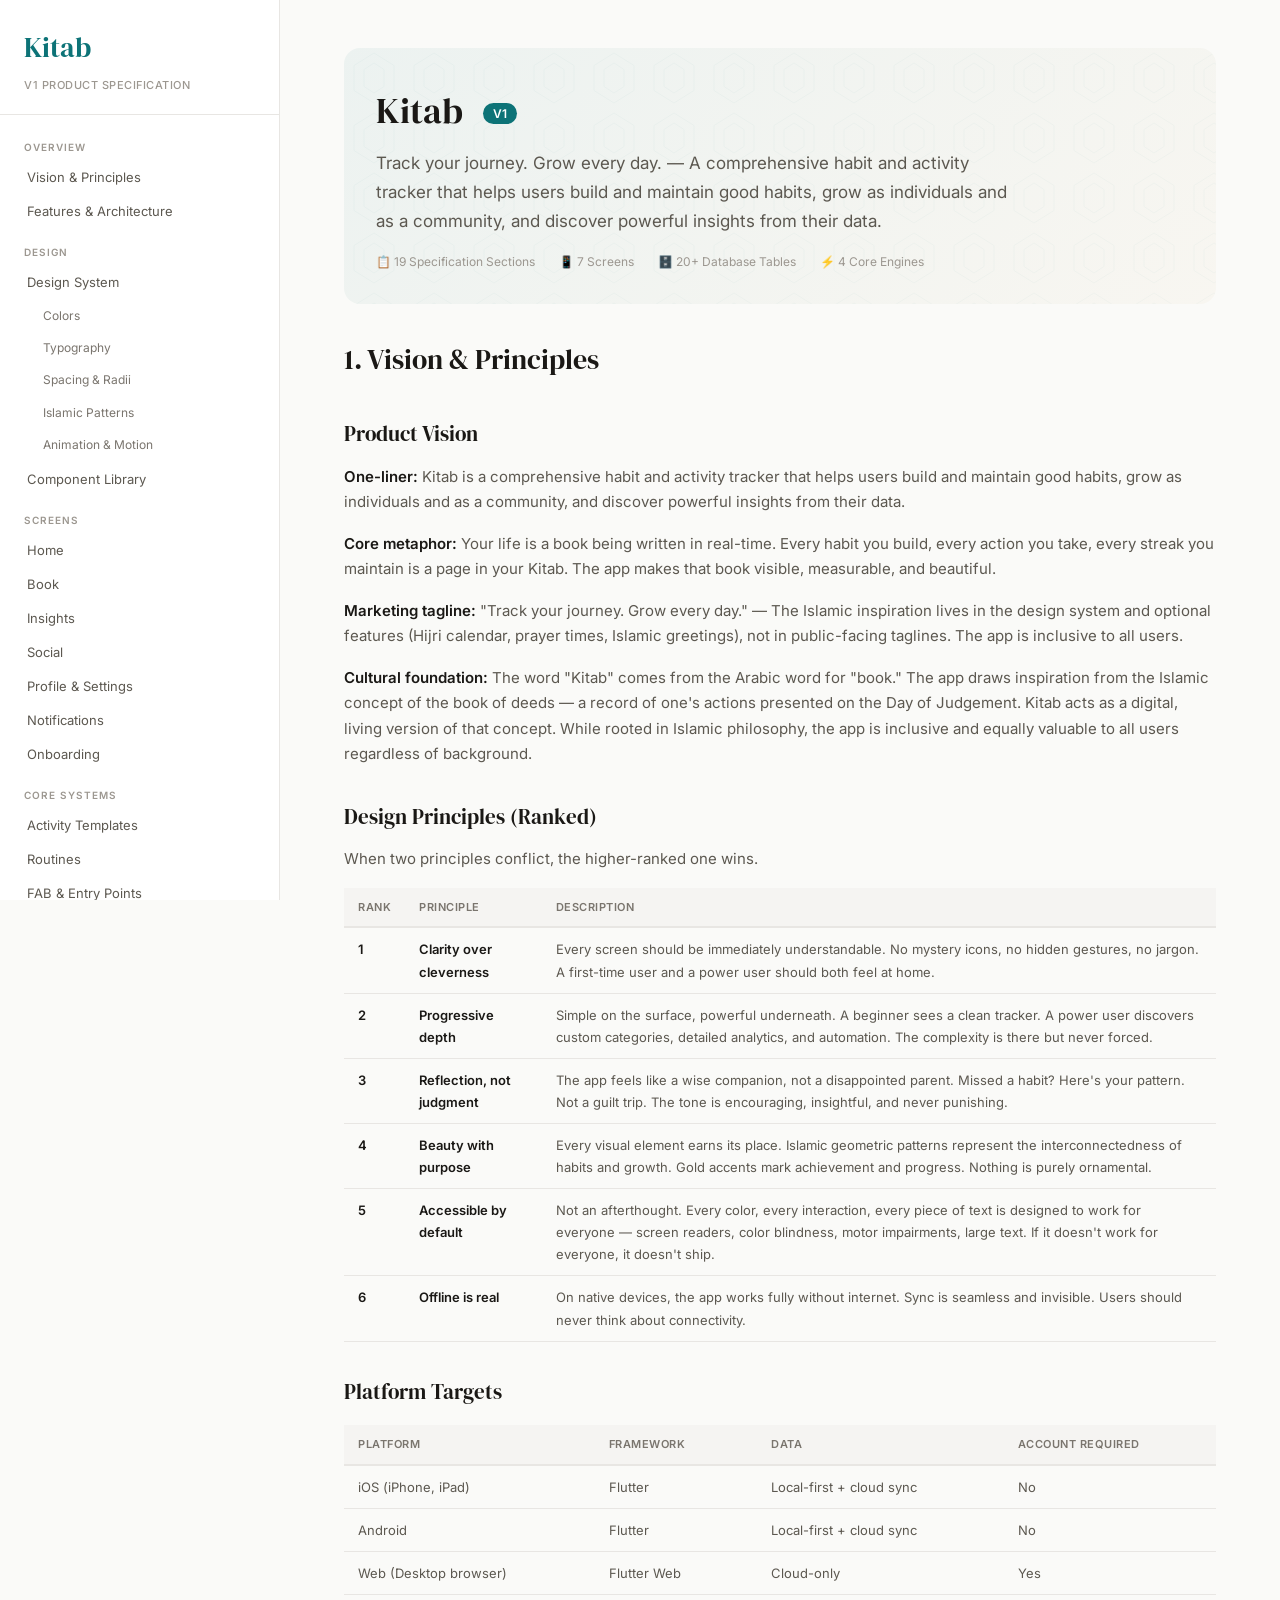
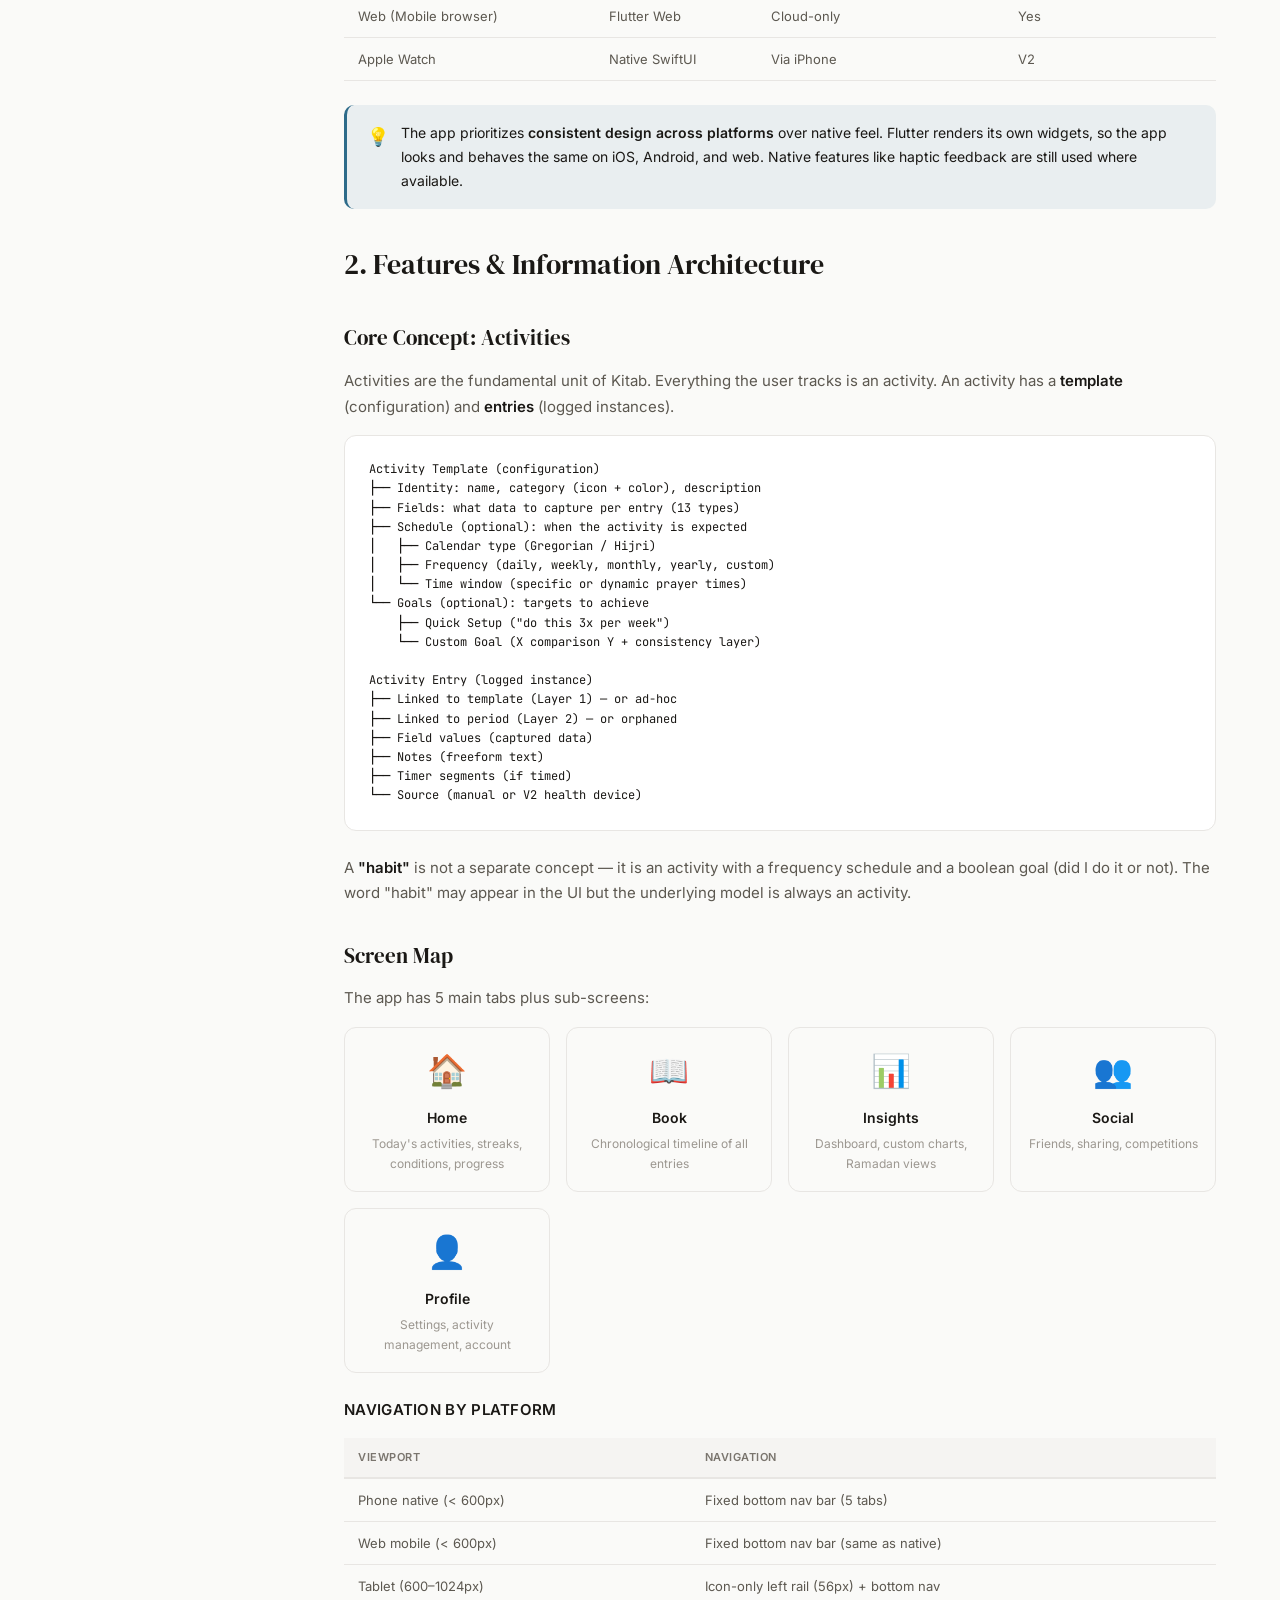
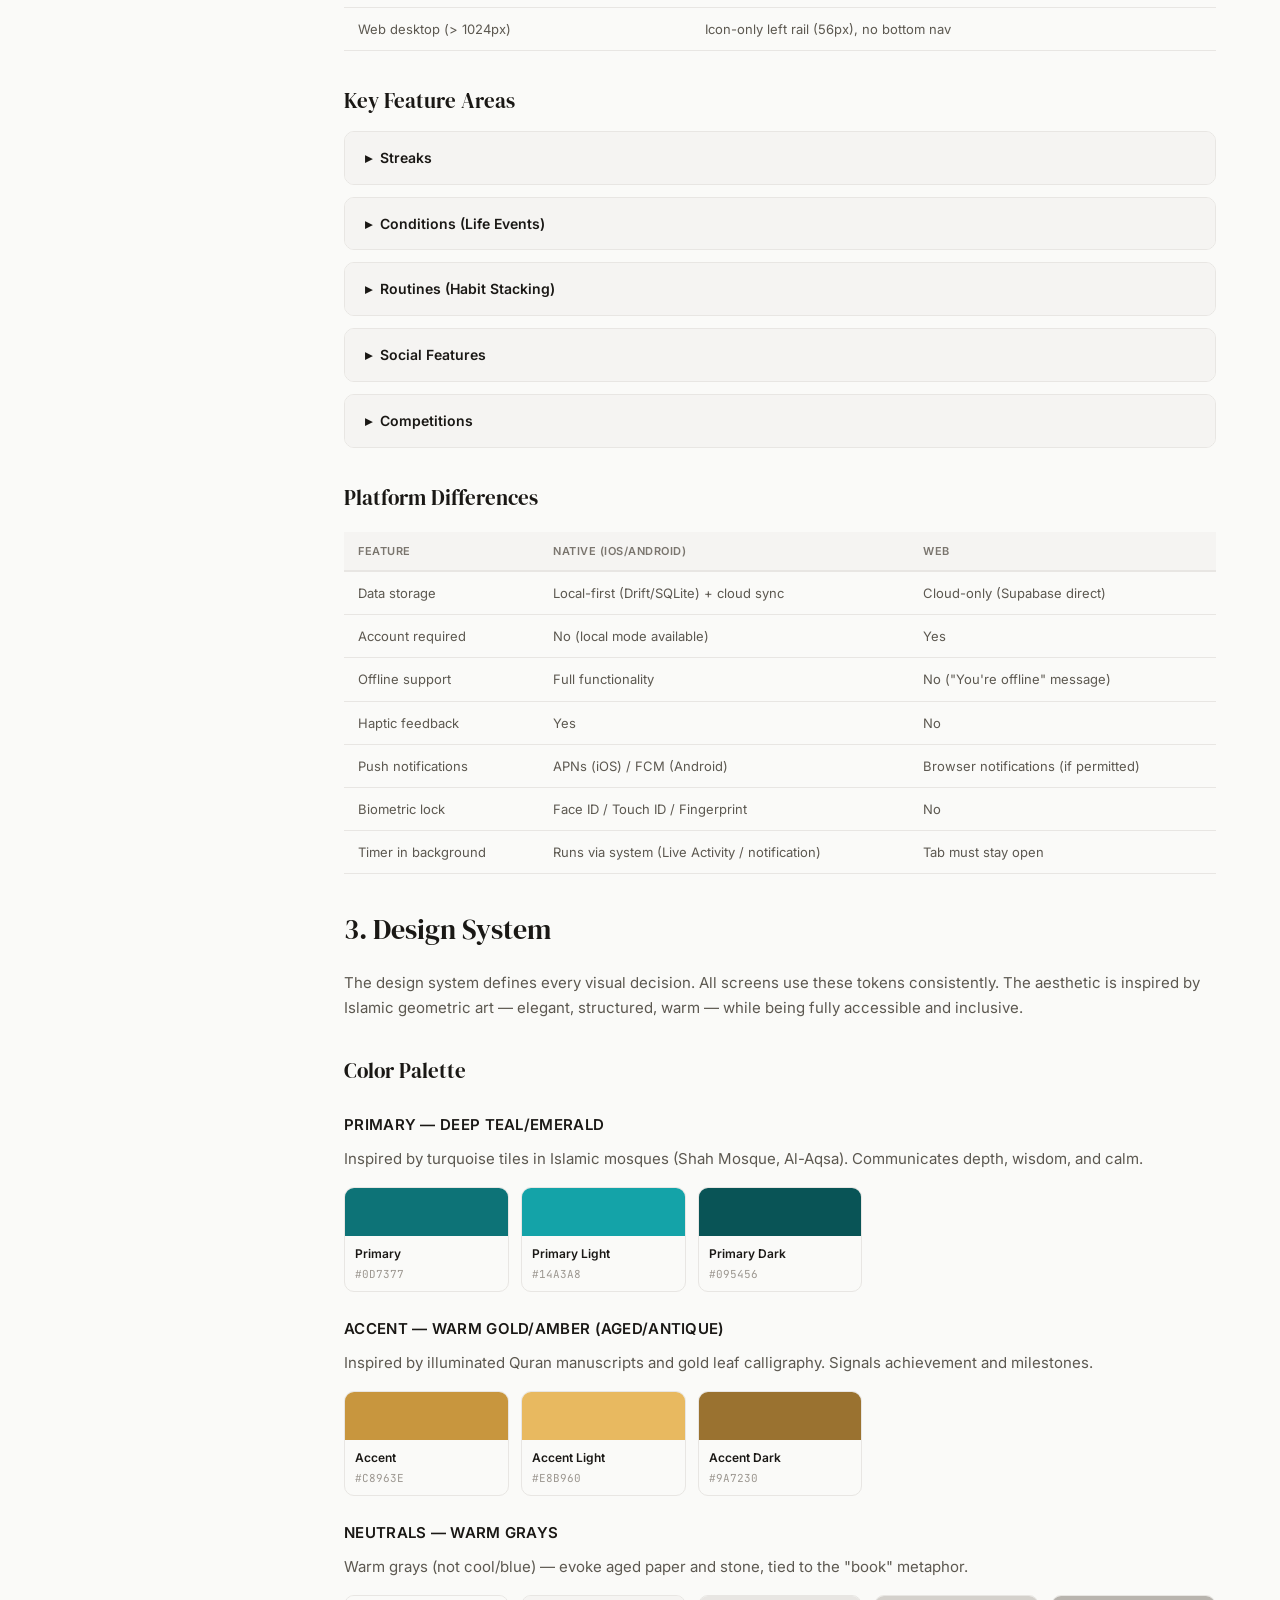
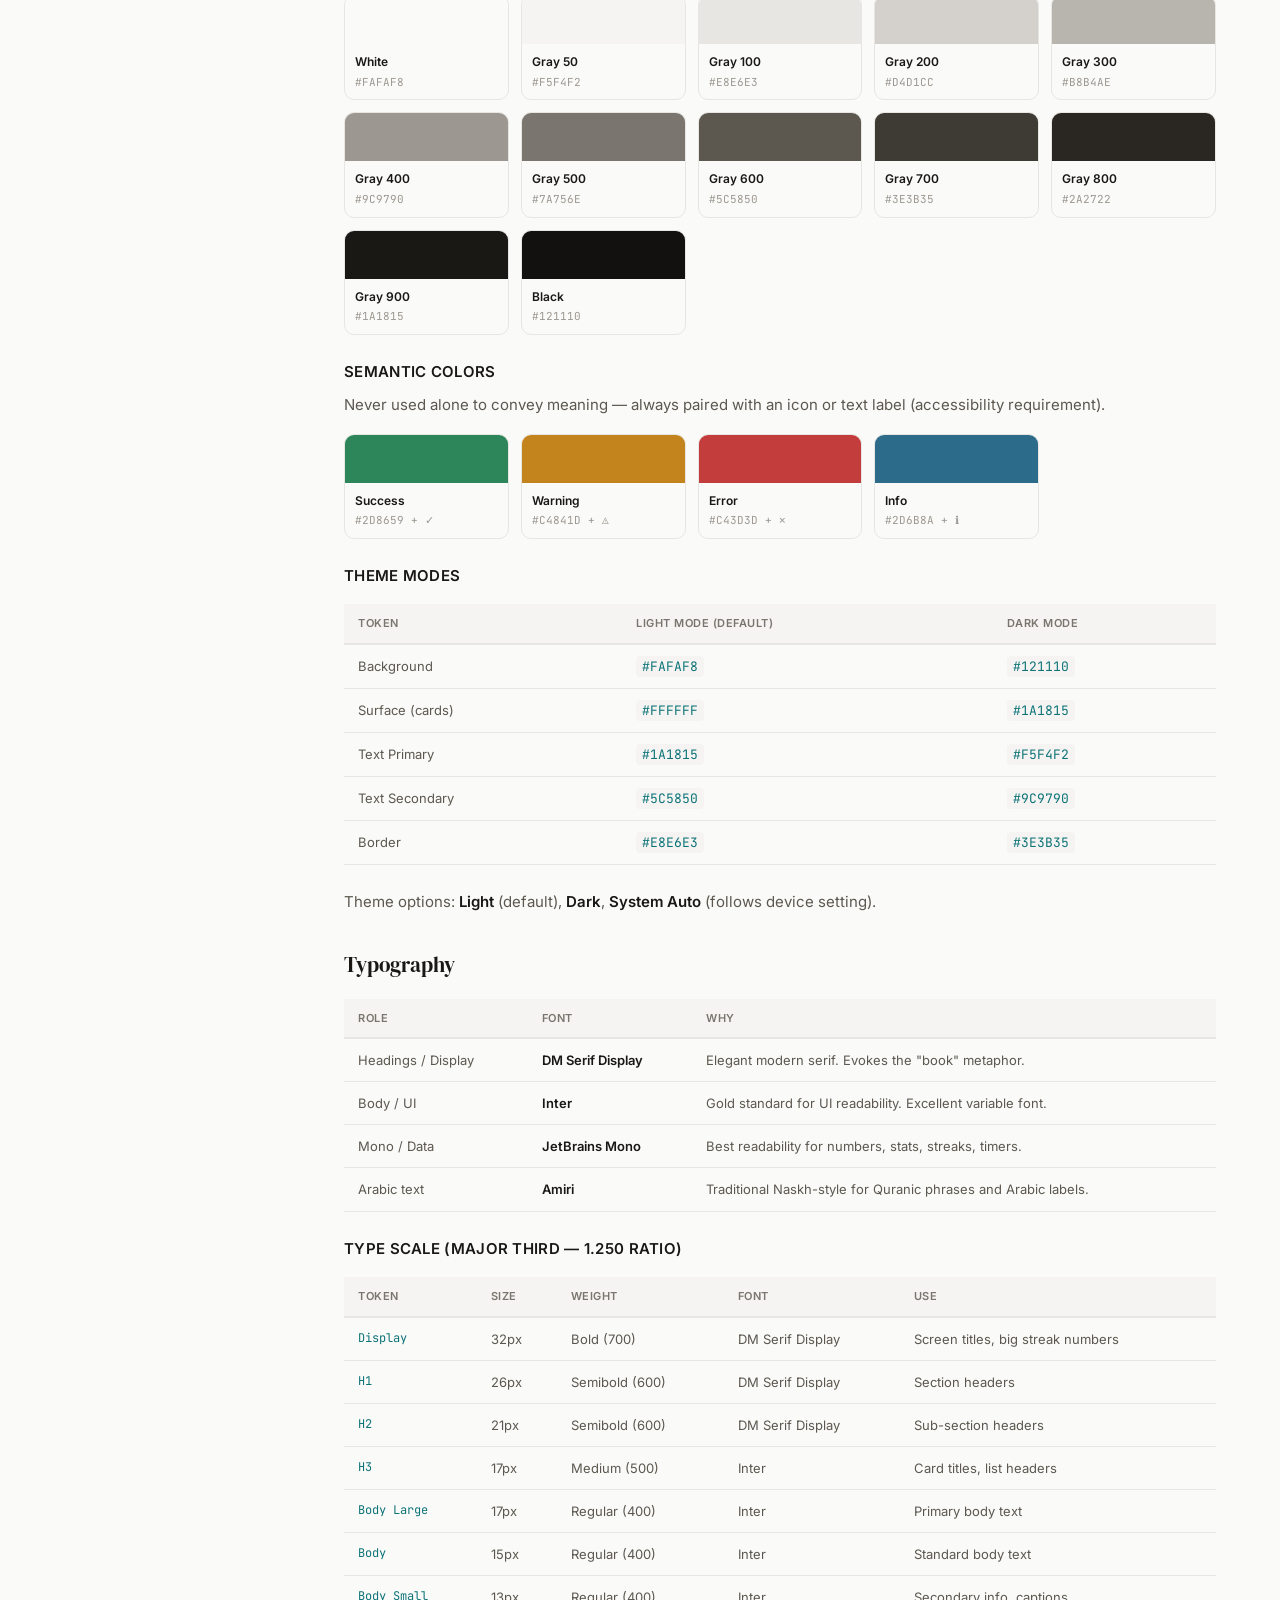
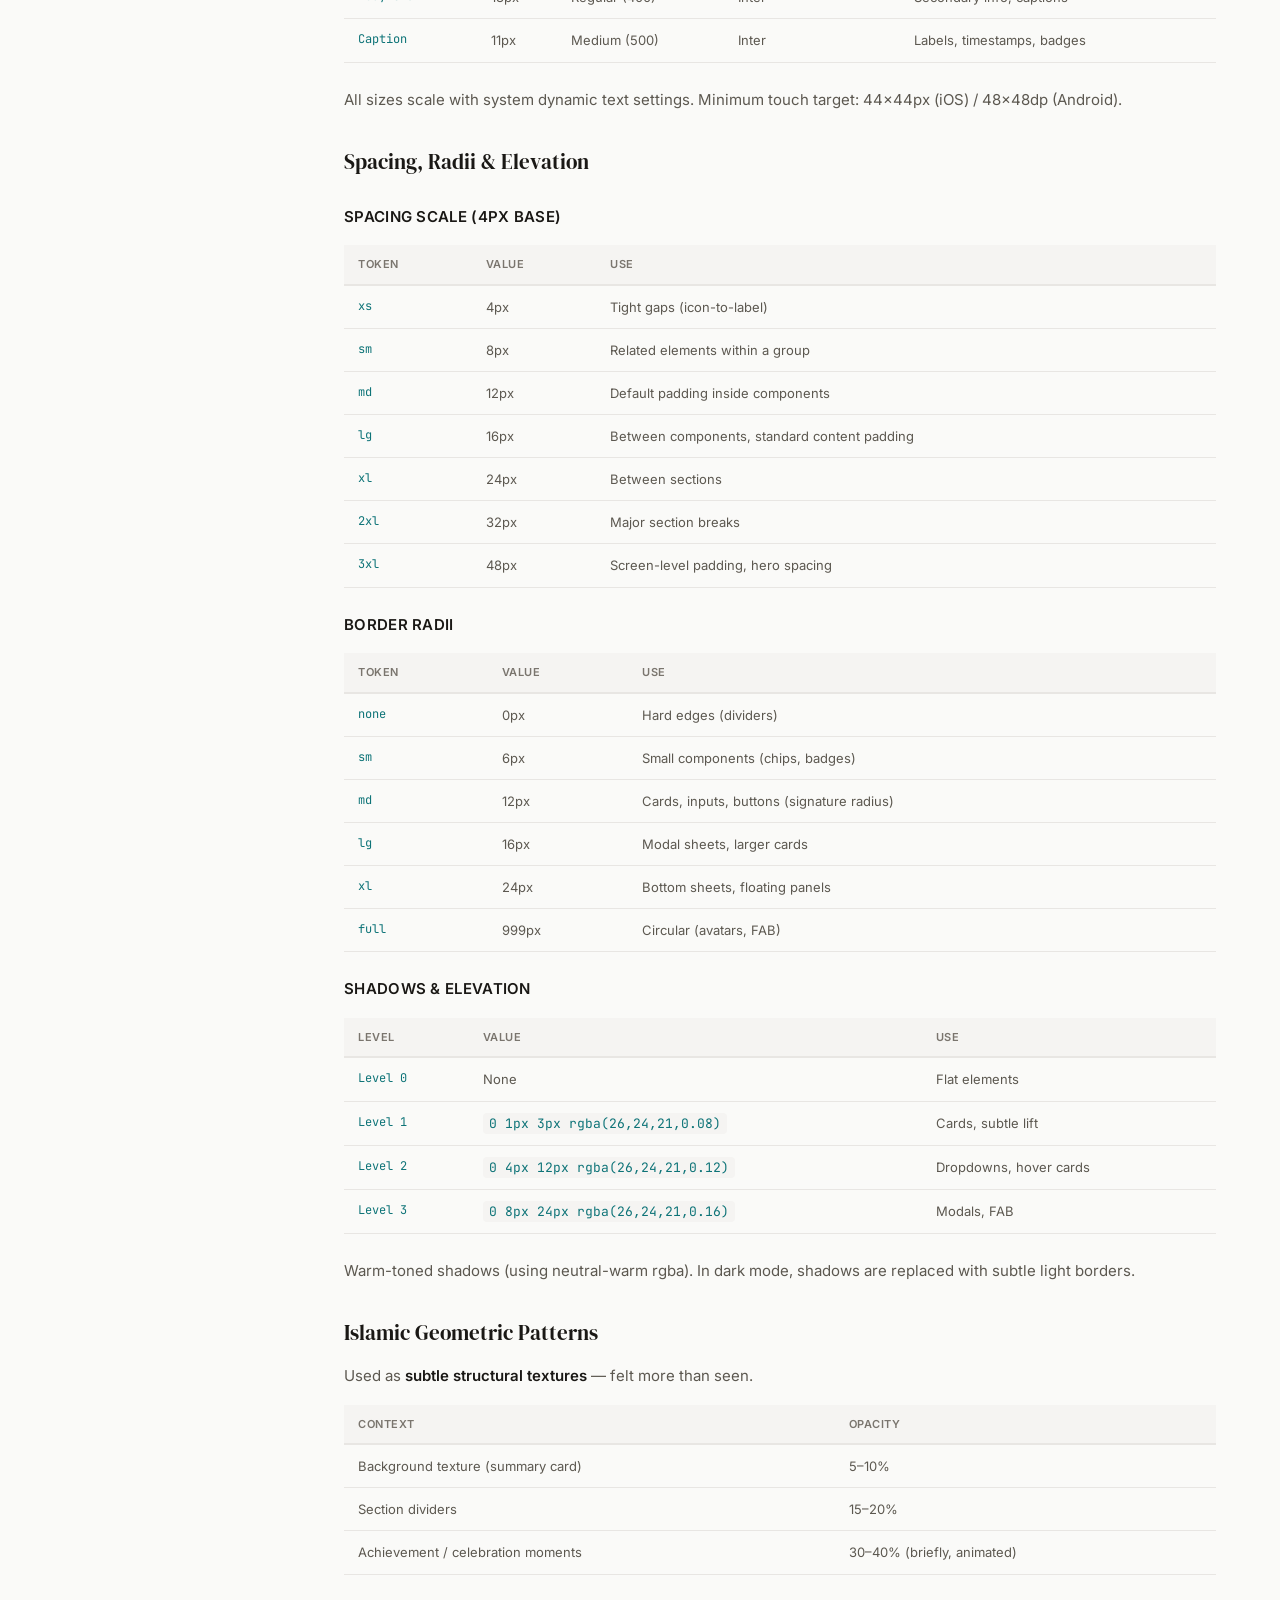
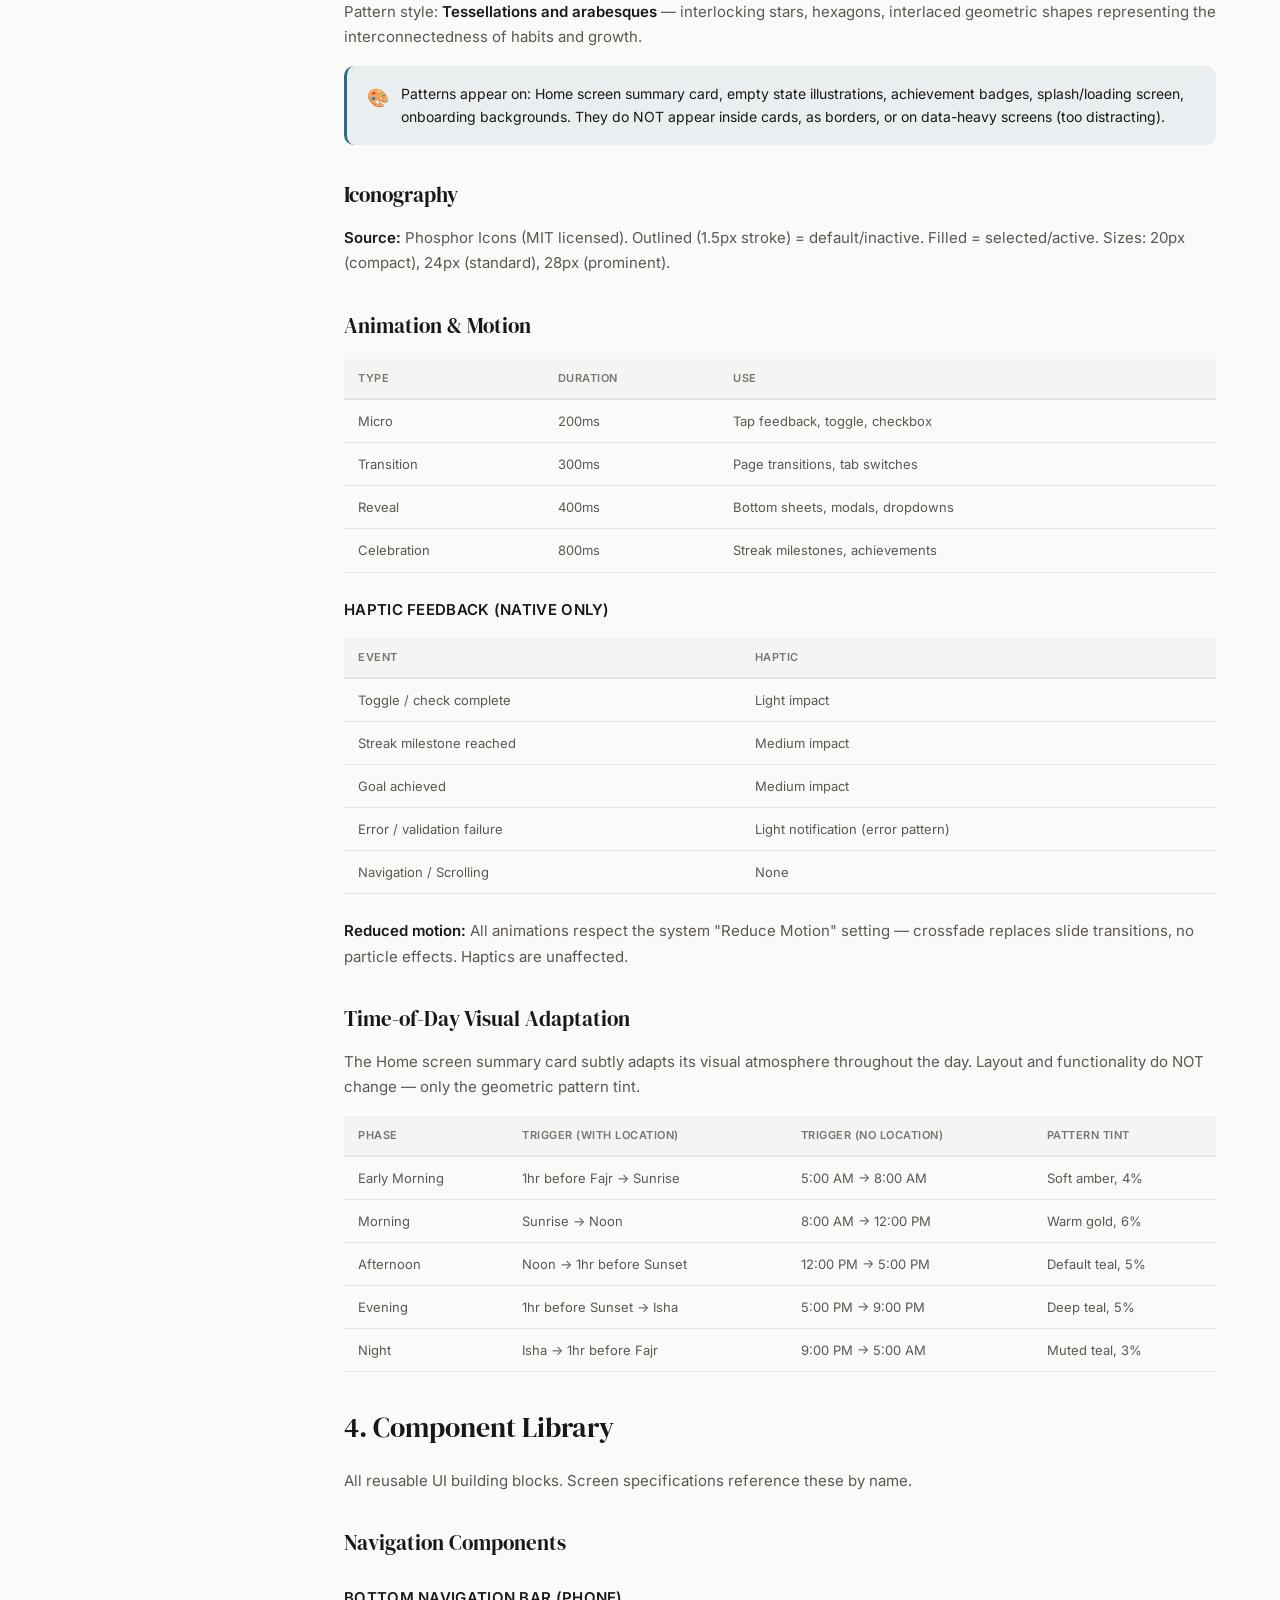
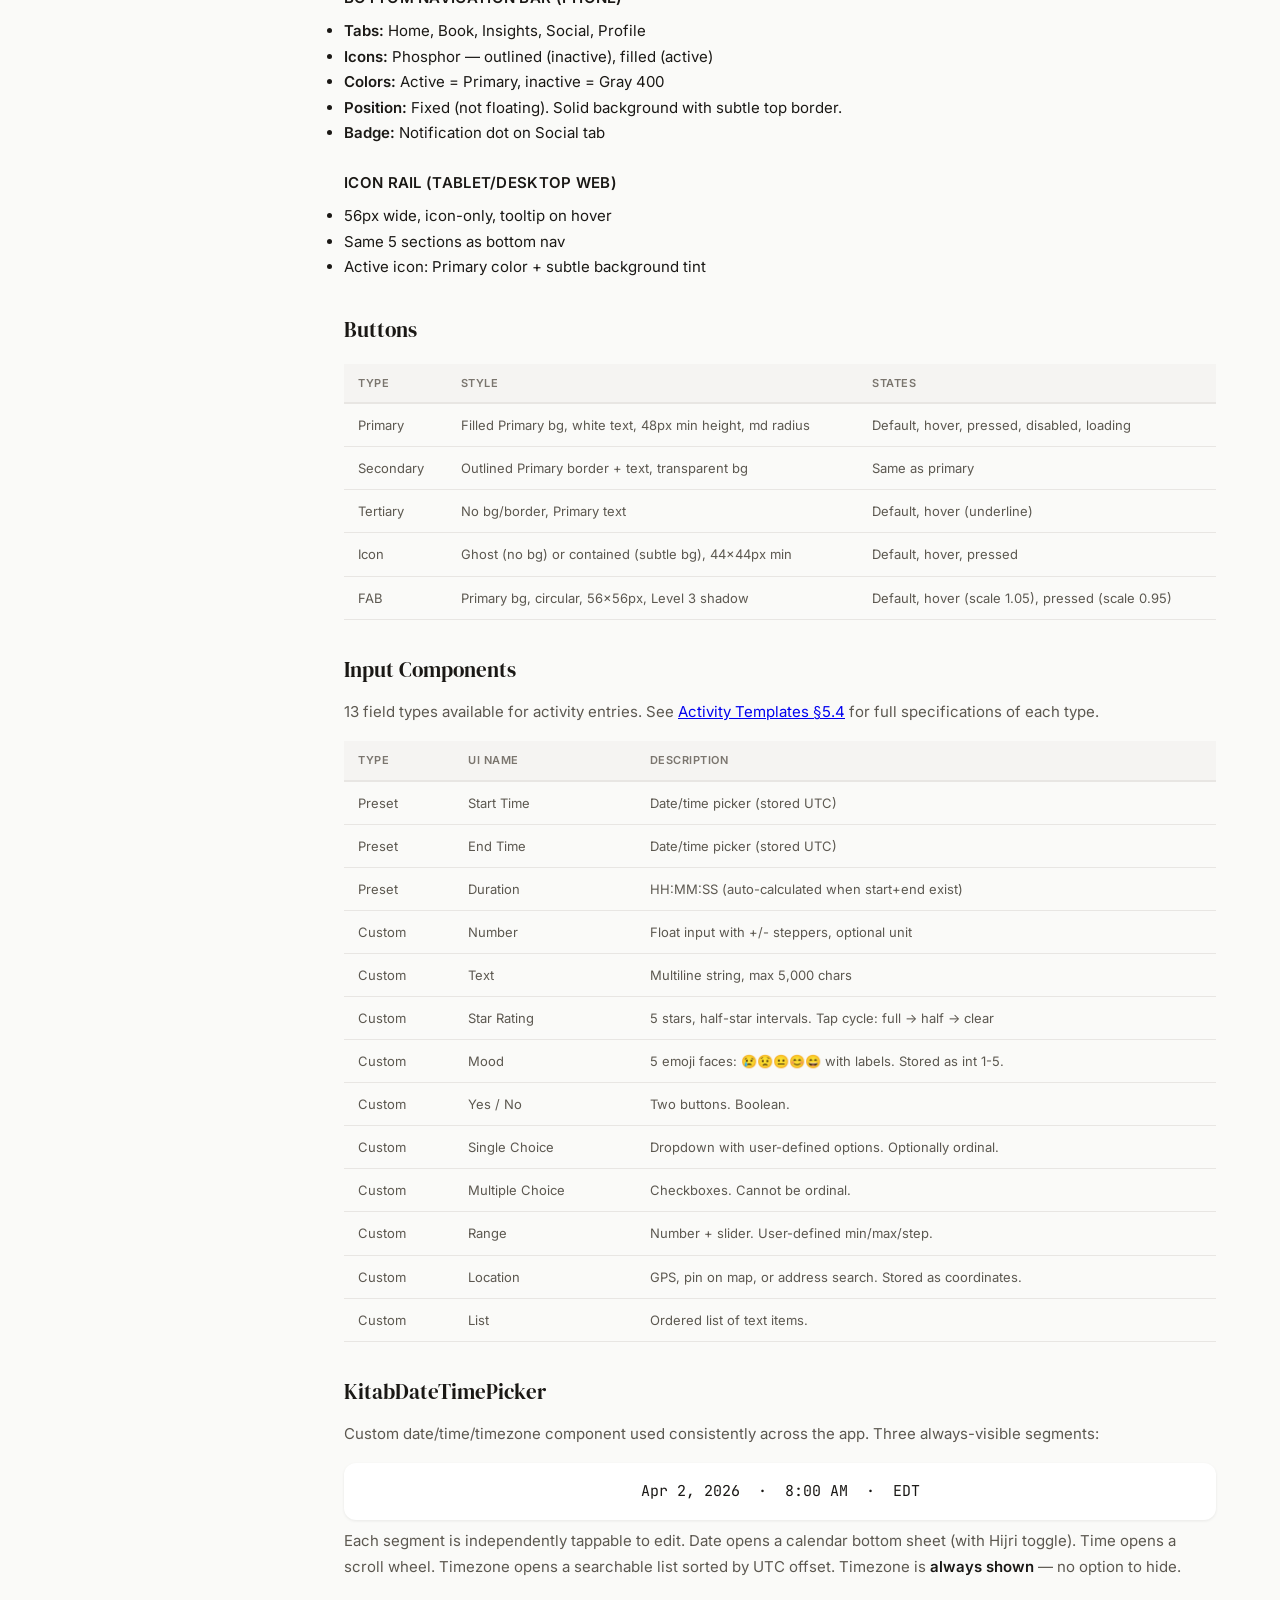
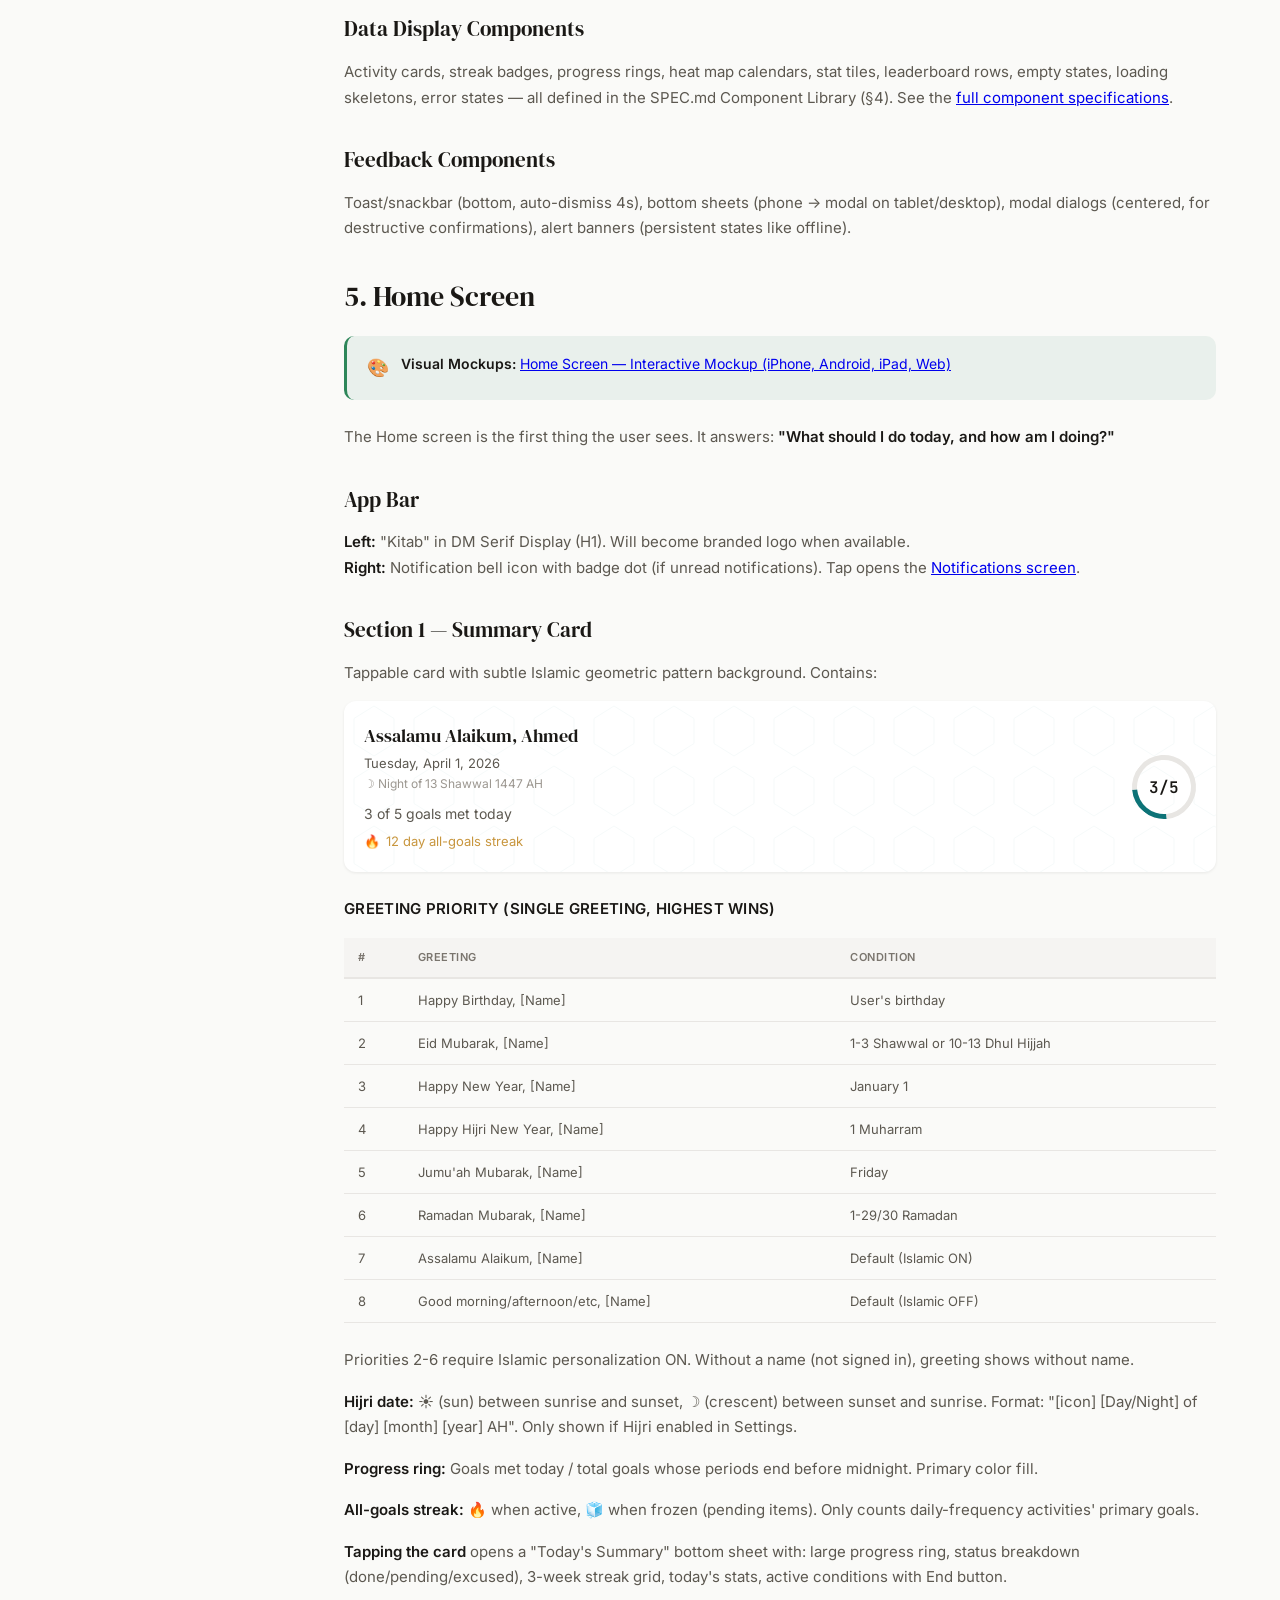
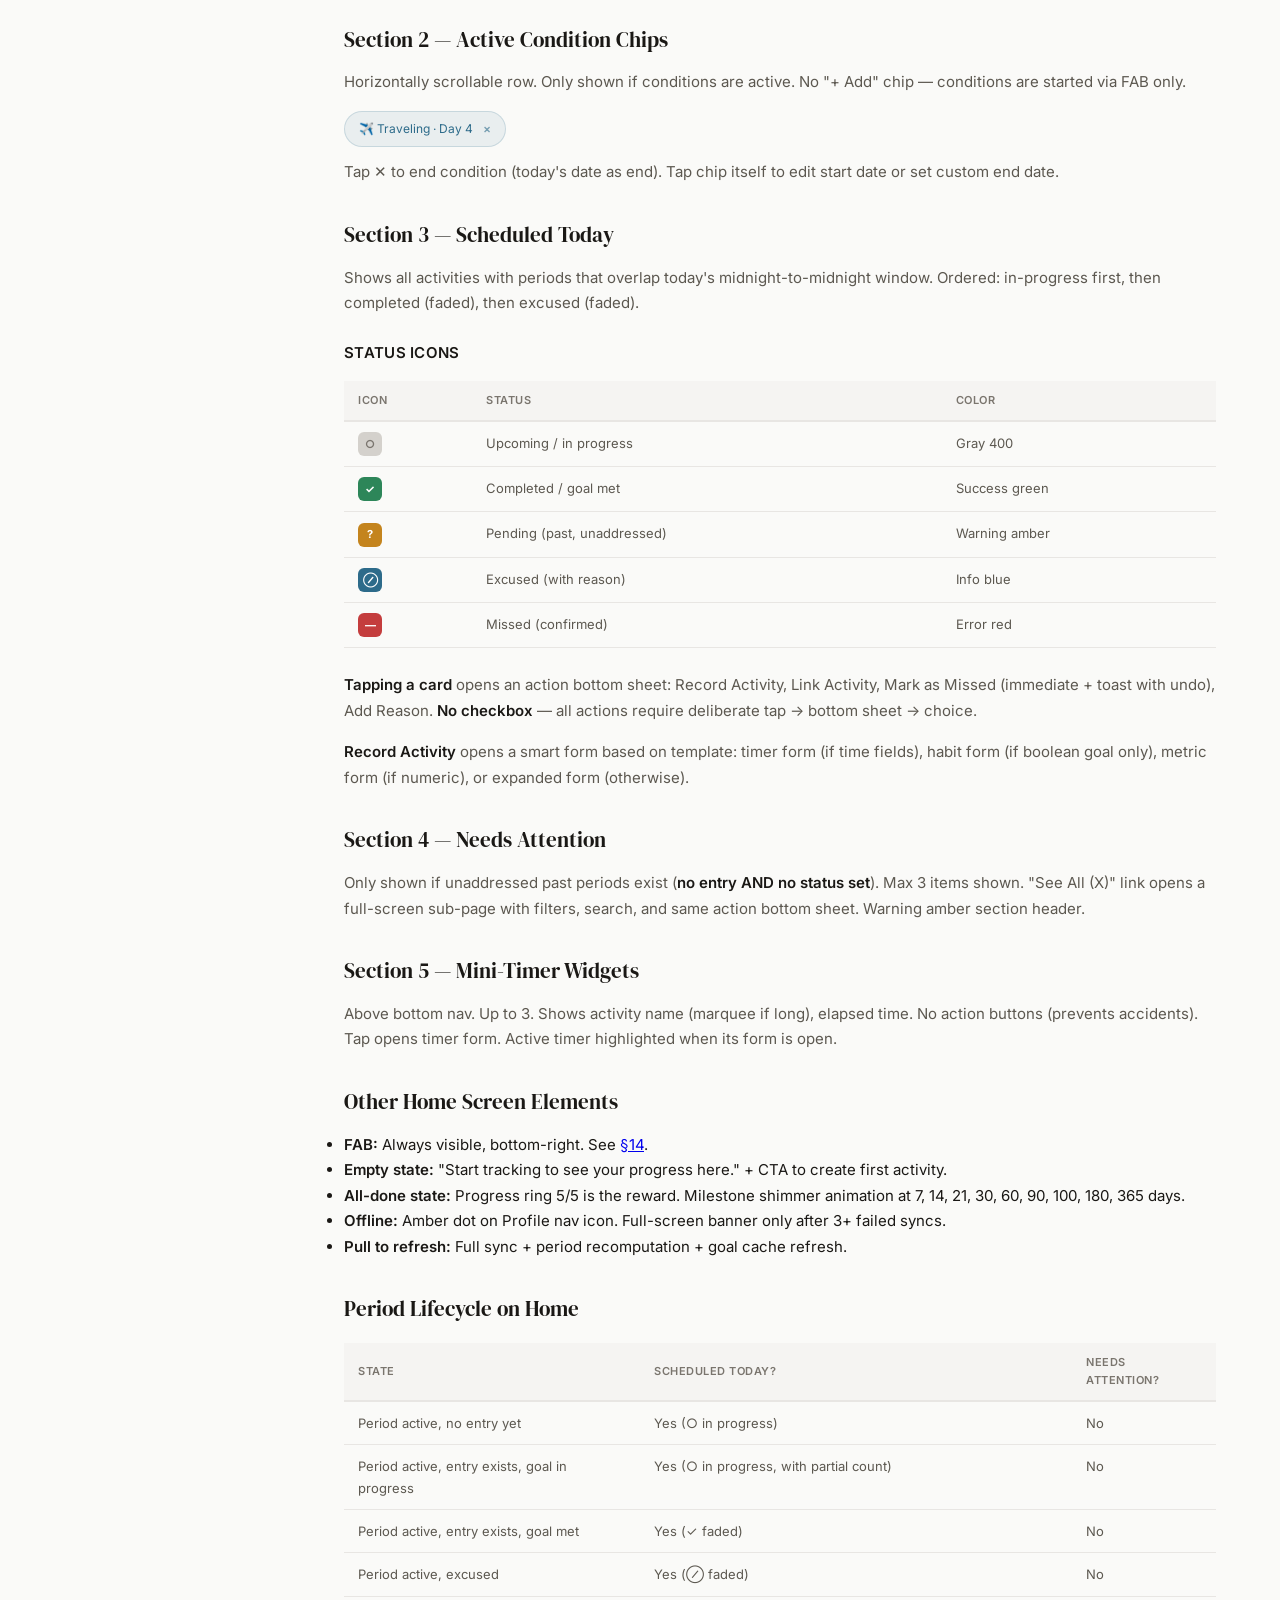
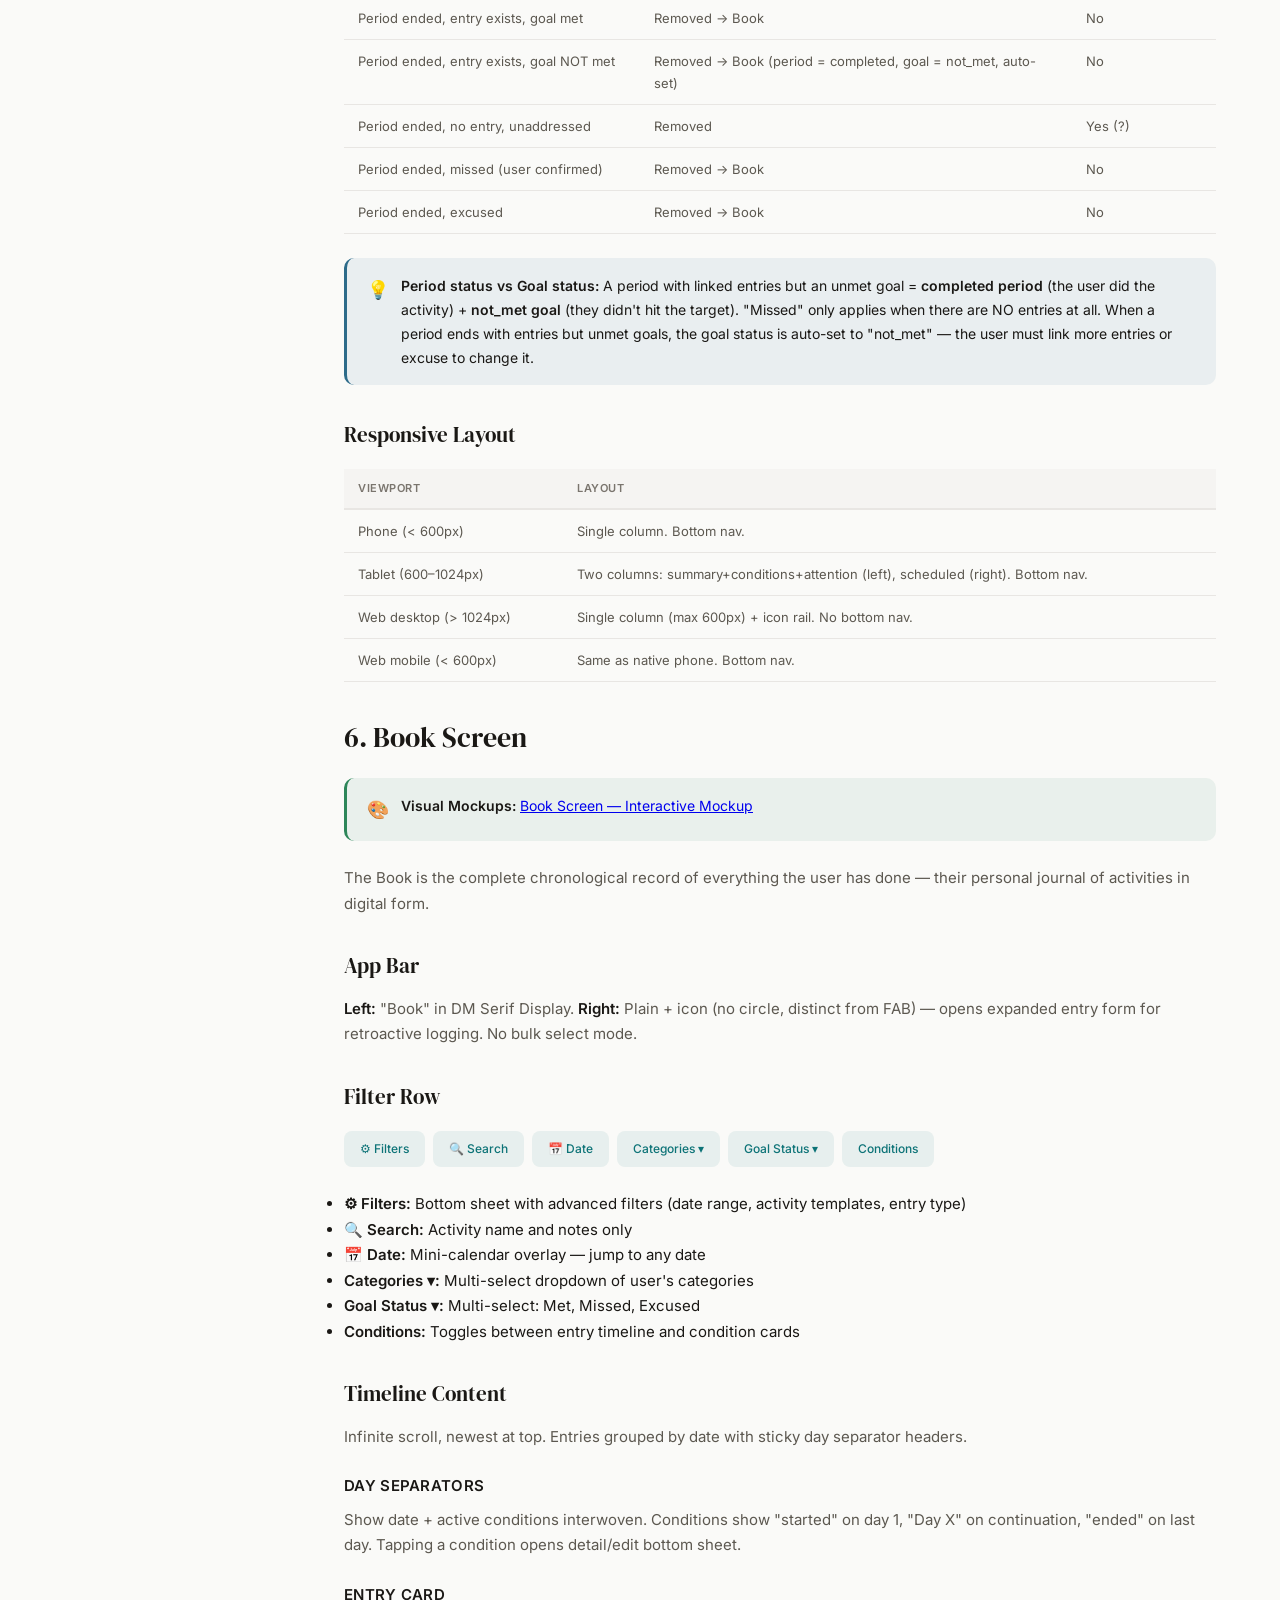
==== commit a0a5616c: "Major spec updates: yearly schedule, time offsets, username, soft delete, 50+ templates Schedule sys" ====
--- a/docs/spec.html
+++ b/docs/spec.html
@@ -500,7 +500,7 @@
 ├── Fields: what data to capture per entry (13 types)
 ├── Schedule (optional): when the activity is expected
 │   ├── Calendar type (Gregorian / Hijri)
-│   ├── Frequency (daily, weekly, monthly, custom)
+│   ├── Frequency (daily, weekly, monthly, yearly, custom)
 │   └── Time window (specific or dynamic prayer times)
 └── Goals (optional): targets to achieve
     ├── Quick Setup ("do this 3x per week")
@@ -1369,7 +1369,9 @@
     <h4>2. Schedule (toggle, default OFF)</h4>
     <p>When ON: Calendar type (Gregorian/Hijri), start date, optional end date (with ✕ clear button), repeat frequency, expected entries (once/multiple per period), optional time window (specific or dynamic times).</p>
 
-    <p><strong>Dynamic times</strong> from the <a href="#apis">Aladhan API</a>: Fajr, Sunrise, Duha, Dhuhr, Asr, Maghrib/Sunset, Isha, 1/3 Night, Middle of Night, 2/3 Night. Both start and end must be same type (no mixing). Midnight crossover warning if end ≤ start.</p>
+    <p><strong>Repeat options:</strong> Daily, Weekly (specific days), Monthly (specific days), <strong>Yearly</strong> (specific days/range within a specific month — works with both Gregorian and Hijri calendars, e.g., Ramadan 1-29/30, or January 1-31), Custom Interval (every X days/weeks/months/years).</p>
+
+    <p><strong>Dynamic times</strong> from the <a href="#apis">Aladhan API</a>: Fajr, Sunrise, Duha, Dhuhr, Asr, Maghrib/Sunset, Isha, 1/3 Night, Middle of Night, 2/3 Night. Both start and end must be same type (no mixing). <strong>Optional offset</strong> in minutes: e.g., Sunrise +15 min for Duha, or Fajr -30 min. Midnight crossover warning if end ≤ start.</p>
 
     <p><strong>High-latitude locations:</strong> If sunrise/sunset unavailable, dynamic times fall back to full-day period. Additional setting for adjustment method (Middle of Night, One-Seventh, Angle-Based, Nearest Latitude).</p>
 
@@ -1526,6 +1528,7 @@
       <tr><td>Daily</td><td>Full day (midnight-midnight Gregorian, sunset-sunset Hijri)</td><td>With time window: narrowed</td></tr>
       <tr><td>Weekly</td><td>Selected days or full week</td><td>Consecutive days: one period or separate (user choice). Week start from Settings.</td></tr>
       <tr><td>Monthly</td><td>Selected days of month</td><td>Consecutive: one or separate. Short month: defaults to last day (not skip).</td></tr>
+      <tr><td>Yearly</td><td>Specific days within a specific month</td><td>Works with Gregorian or Hijri. E.g., Ramadan 1-29/30, Dhul Hijjah 1-9.</td></tr>
       <tr><td>Custom</td><td>Single day per recurrence</td><td>Every X days/weeks/months/years from start date.</td></tr>
     </tbody></table>
     <h3>When Computed</h3>
@@ -1676,7 +1679,7 @@
     <p>Email/password (8 char min, no complexity) + 8-digit OTP email verification (via Resend/Supabase) + Google Sign-In + Apple Sign-In. Social sign-in skips email verification.</p>
     <h3>Create Account Flow</h3>
     <div class="flow">
-      <span class="flow-step">Form (name, email, password)</span><span class="flow-arrow">→</span>
+      <span class="flow-step">Form (name, username, email, password)</span><span class="flow-arrow">→</span>
       <span class="flow-step">OTP Verification (8 digits, 1hr expiry)</span><span class="flow-arrow">→</span>
       <span class="flow-step">Data Migration (if anonymous data exists)</span><span class="flow-arrow">→</span>
       <span class="flow-step">Home</span>
